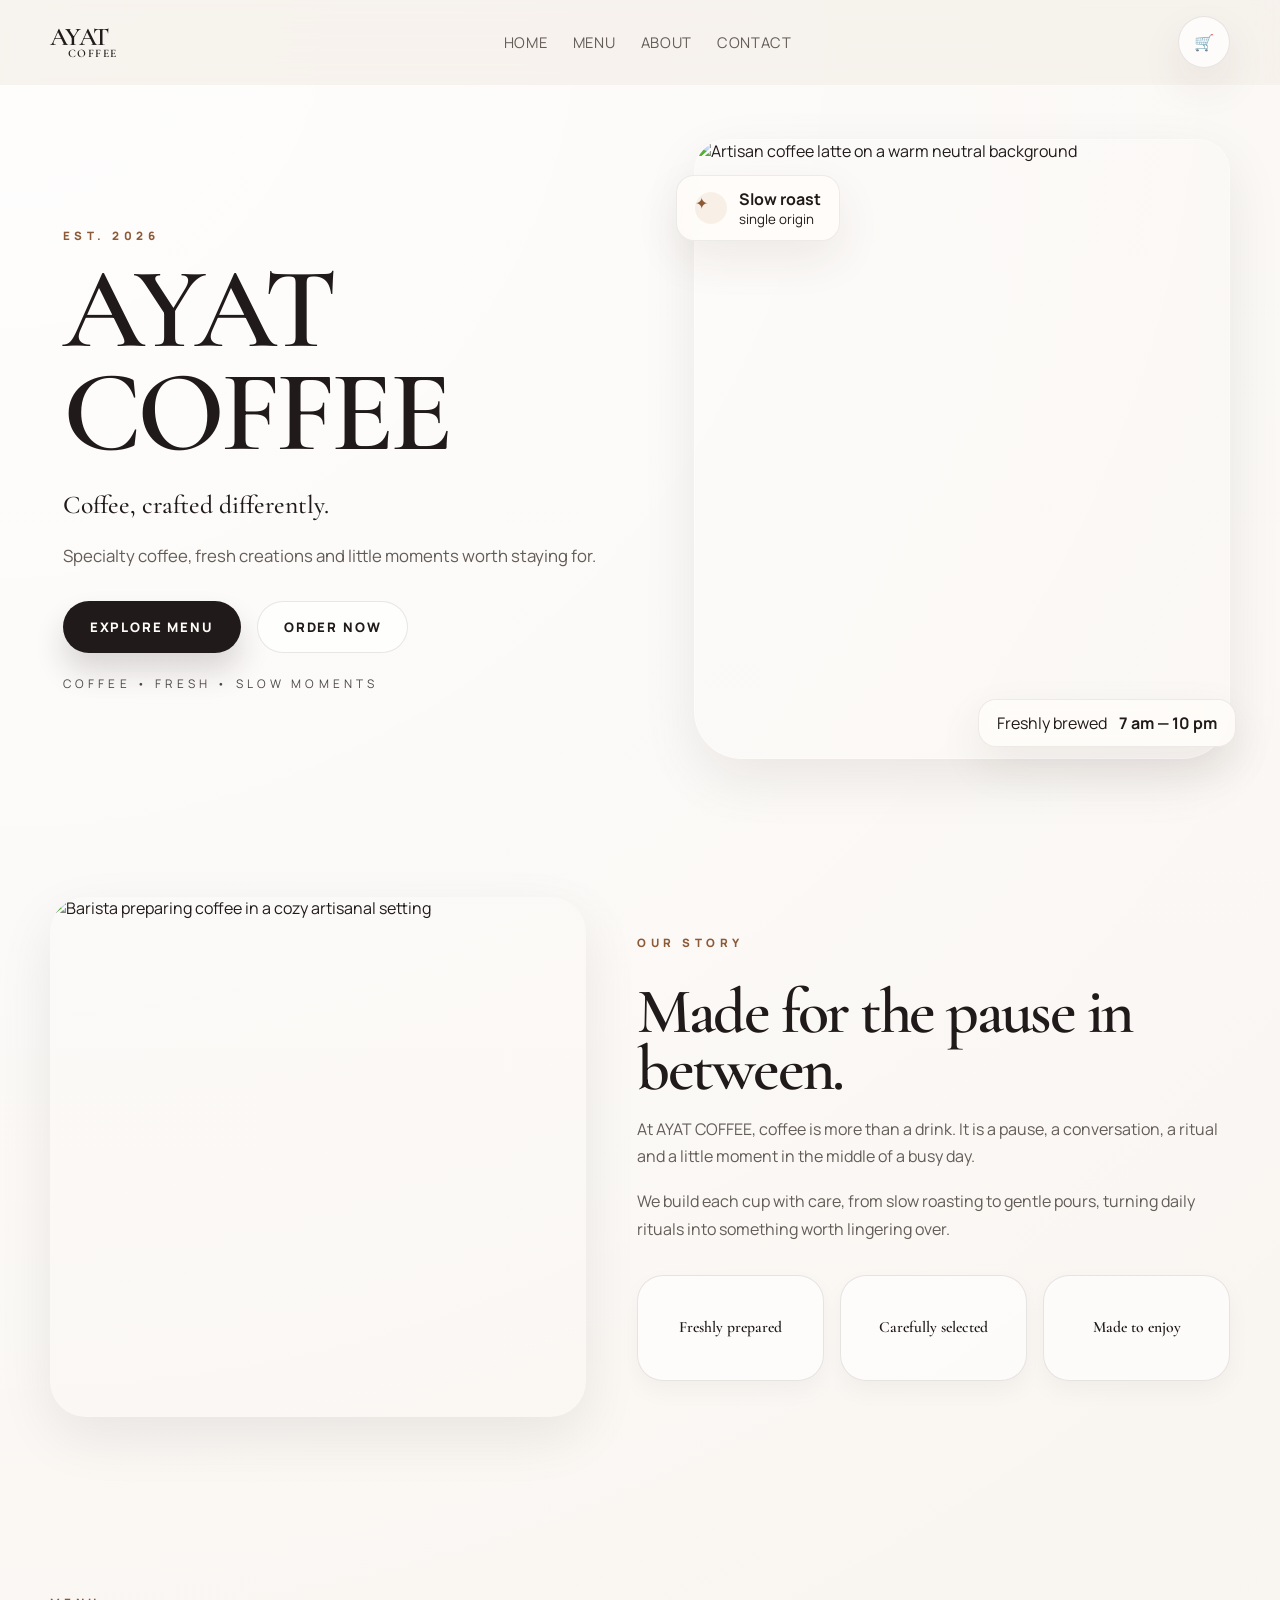
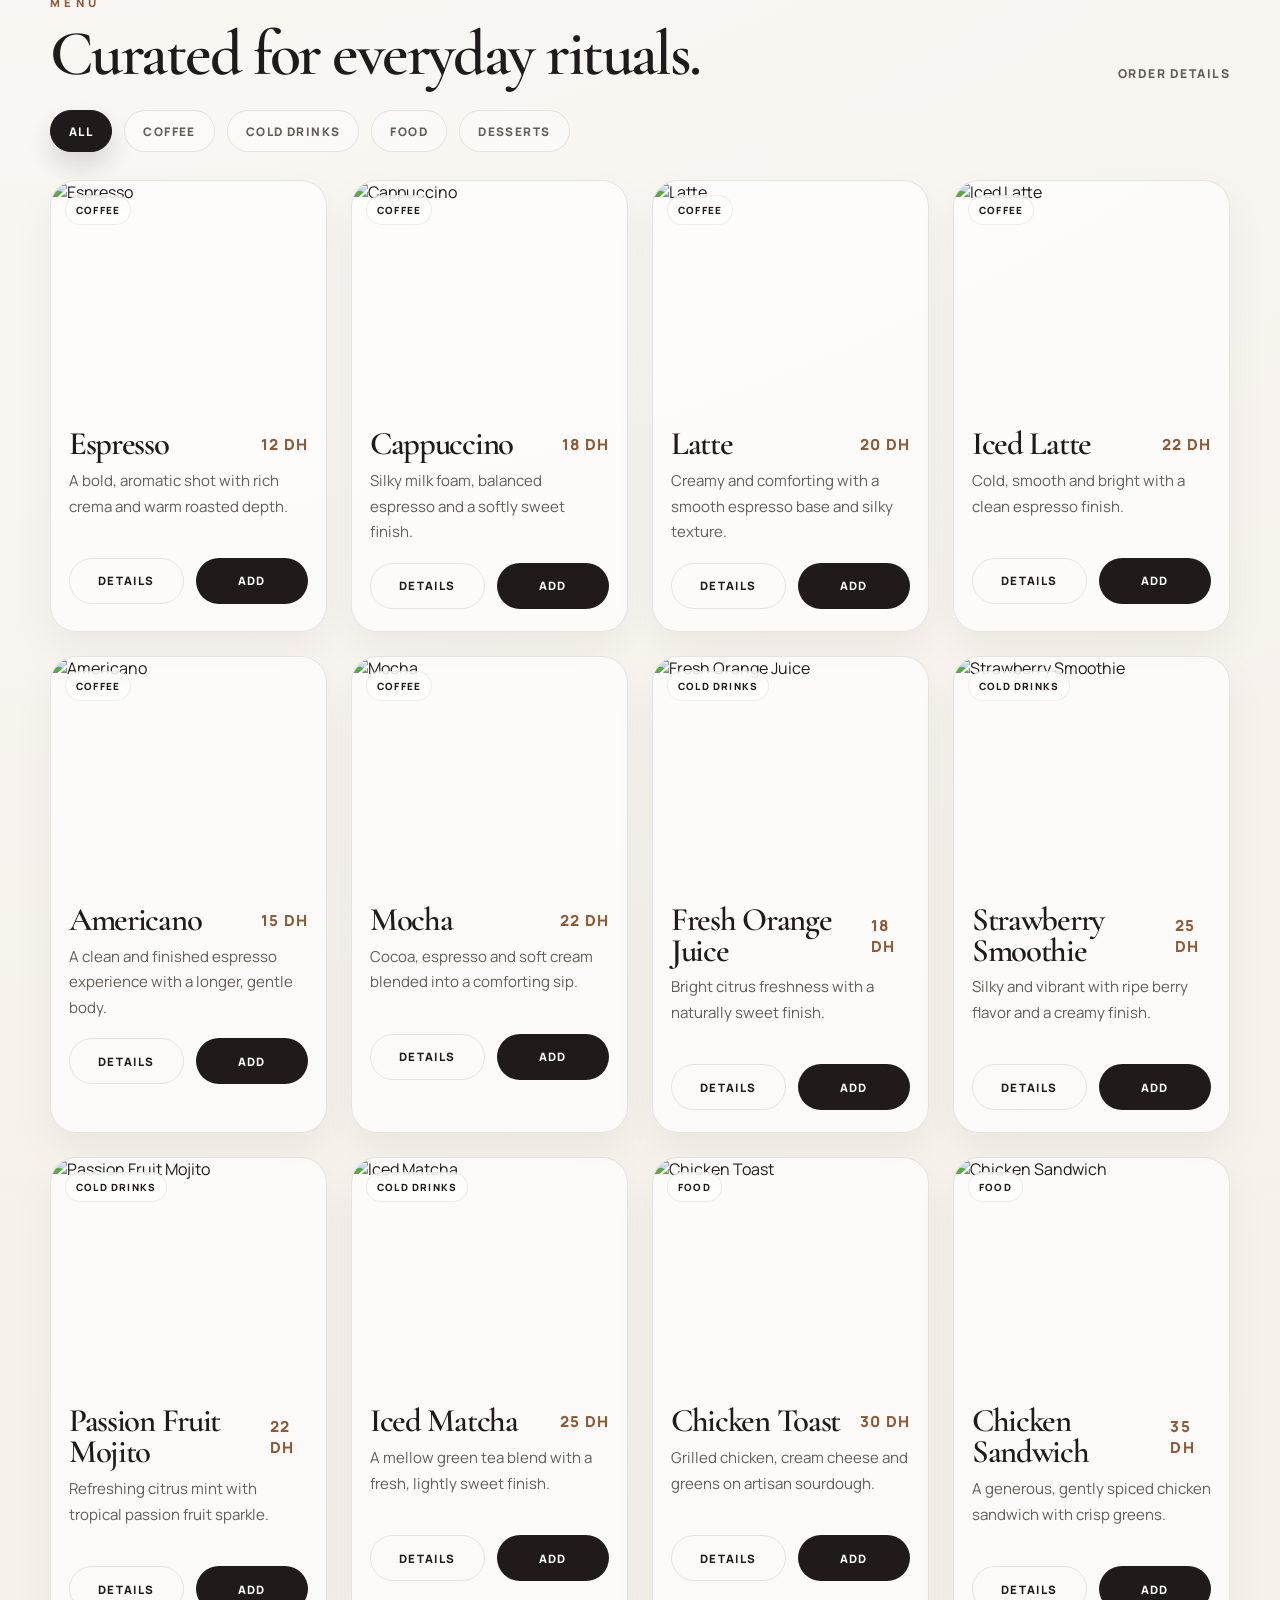
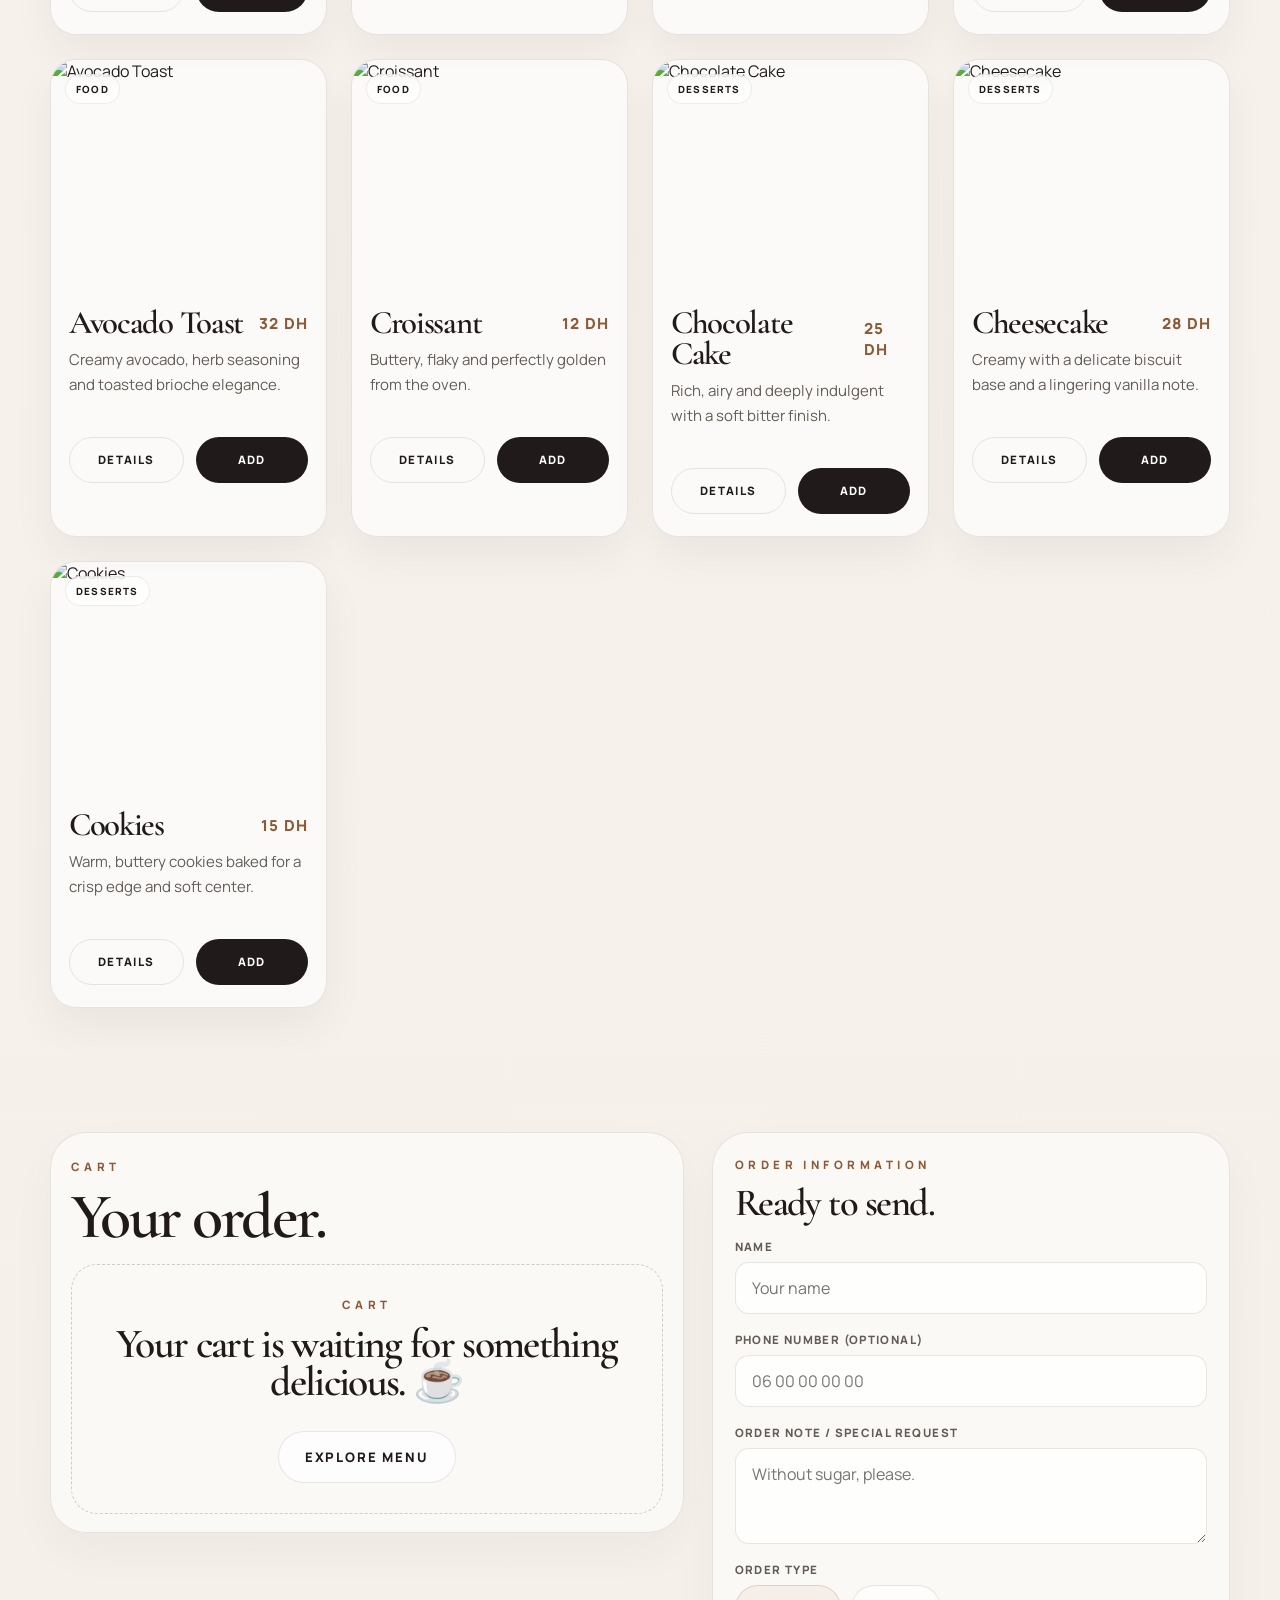
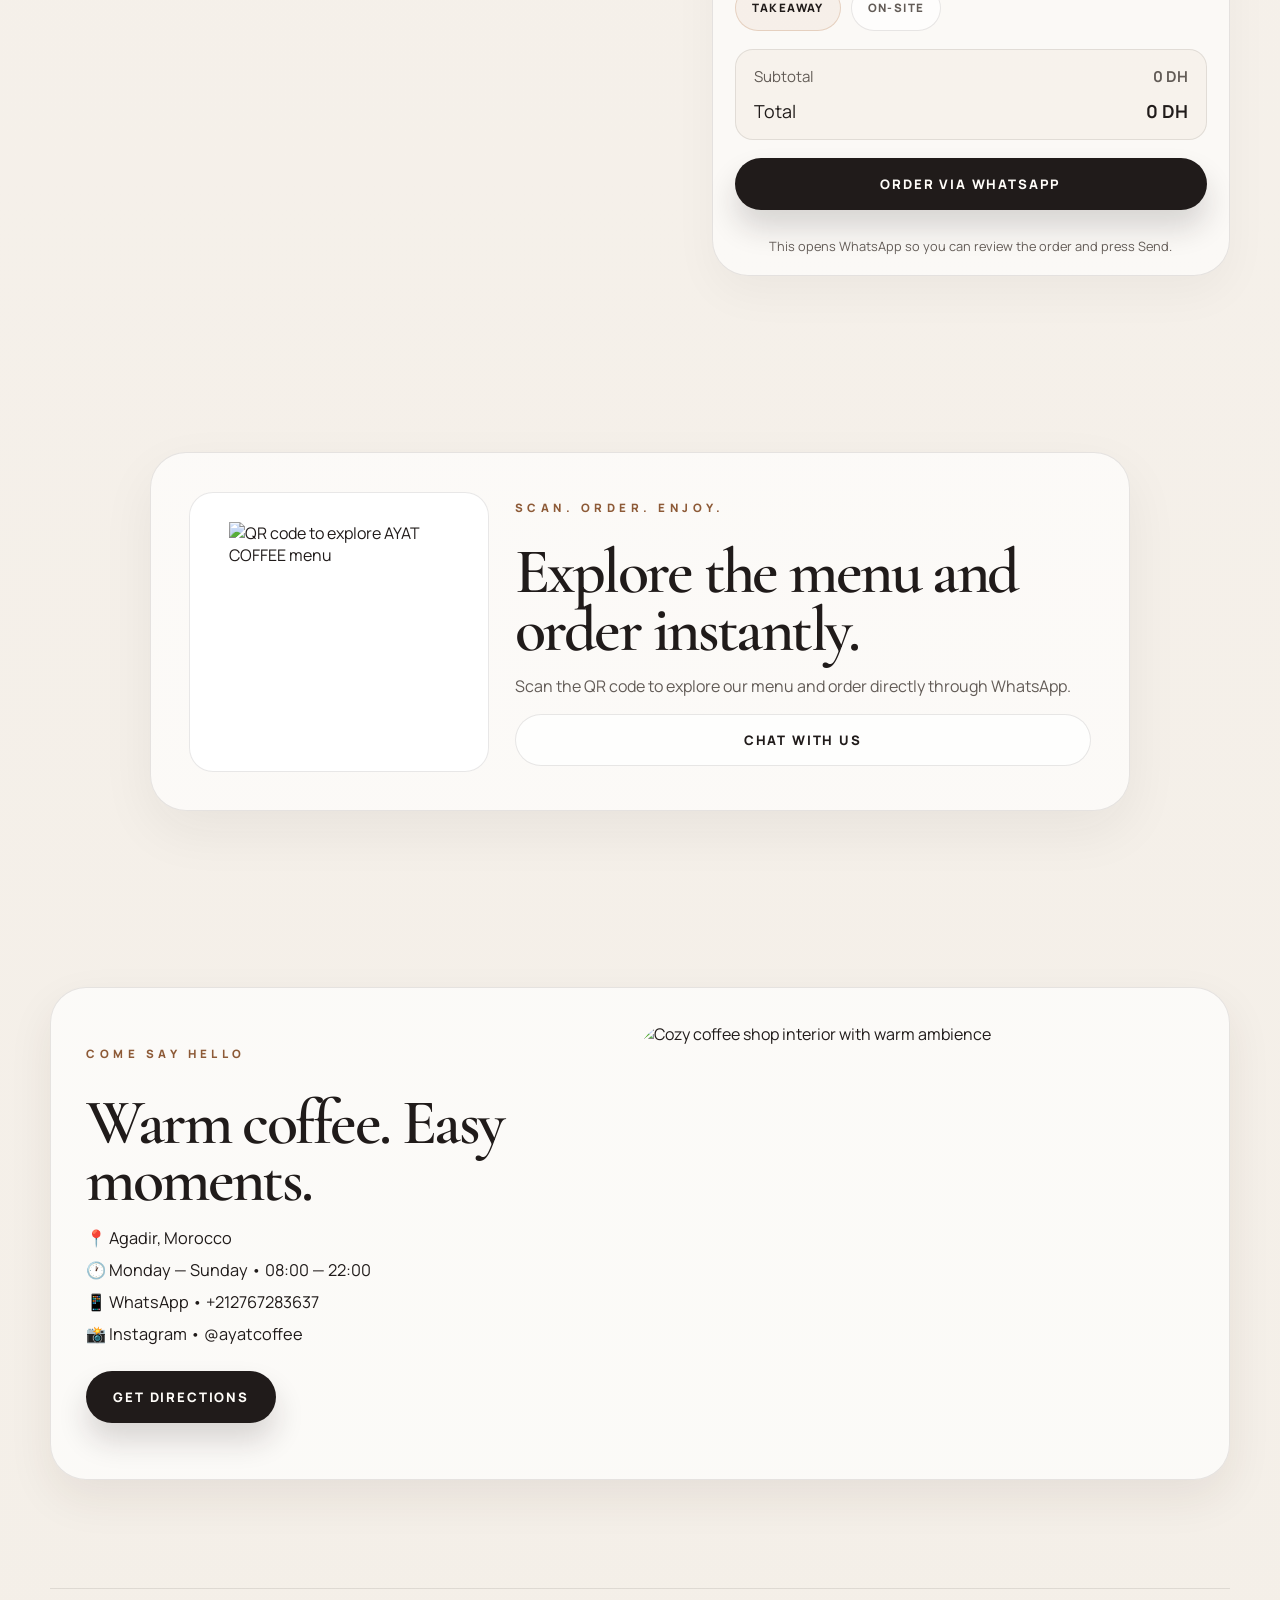
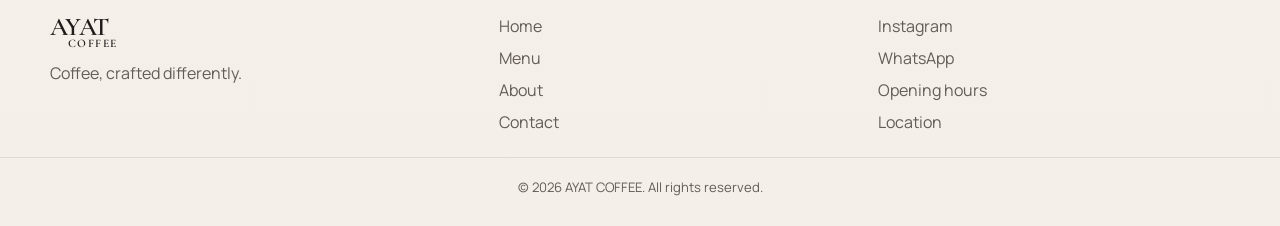
==== index.html @ 73d4ca90 "Initial AYAT COFFEE prototype" ====
<!DOCTYPE html>
<html lang="en">
  <head>
    <meta charset="UTF-8" />
    <meta name="viewport" content="width=device-width, initial-scale=1.0" />
    <title>AYAT COFFEE — Coffee, crafted differently.</title>
    <meta
      name="description"
      content="AYAT COFFEE is a premium coffee and light bites concept designed for a modern digital menu and WhatsApp ordering experience."
    />
    <meta name="theme-color" content="#f4efe8" />
    <meta property="og:title" content="AYAT COFFEE — Coffee, crafted differently." />
    <meta
      property="og:description"
      content="Premium specialty coffee, fresh creations and slow moments designed for a warm and contemporary coffee experience."
    />
    <meta property="og:type" content="website" />
    <meta property="og:image" content="https://images.unsplash.com/photo-1509042239860-f550ce710b93?auto=format&fit=crop&w=1200&q=80" />
    <link rel="icon" type="image/svg+xml" href="data:image/svg+xml,%3Csvg xmlns='http://www.w3.org/2000/svg' viewBox='0 0 120 120'%3E%3Crect width='120' height='120' rx='28' fill='%23f4efe8'/%3E%3Cpath d='M36 35h48c8 0 14 6 14 14v3c0 8-6 14-14 14H58v18c0 11-9 20-20 20h-2V35zm22 18h16c3 0 6-3 6-6v-2c0-3-3-6-6-6H58v14zm12 30h10c8 0 14 6 14 14v2H60v-16z' fill='%23211d1a'/%3E%3C/svg%3E" />
    <link rel="preconnect" href="https://fonts.googleapis.com" />
    <link rel="preconnect" href="https://fonts.gstatic.com" crossorigin />
    <link
      href="https://fonts.googleapis.com/css2?family=Cormorant+Garamond:wght@400;500;600;700&family=Manrope:wght@400;500;600;700;800&display=swap"
      rel="stylesheet"
    />
    <link rel="stylesheet" href="styles.css" />
    <script src="script.js" defer></script>
  </head>
  <body>
    <header class="site-header" id="top">
      <nav class="nav container" aria-label="Main navigation">
        <a class="brand" href="#home" aria-label="AYAT COFFEE home">
          <span class="brand-mark">AYAT</span>
          <span class="brand-sub">COFFEE</span>
        </a>

        <div class="nav-links" aria-label="Main navigation links">
          <a href="#home">Home</a>
          <a href="#menu">Menu</a>
          <a href="#about">About</a>
          <a href="#contact">Contact</a>
        </div>

        <button class="cart-button" id="open-cart-button" type="button" aria-label="Open cart">
          <span class="cart-button__icon">🛒</span>
          <span class="cart-button__count" id="cart-count-badge">0</span>
        </button>
      </nav>
    </header>

    <main>
      <section class="hero section" id="home">
        <div class="container hero-grid">
          <div class="hero-copy">
            <p class="eyebrow">EST. 2026</p>
            <h1>
              AYAT<br />
              COFFEE
            </h1>
            <p class="hero-tagline">Coffee, crafted differently.</p>
            <p class="hero-description">
              Specialty coffee, fresh creations and little moments worth staying for.
            </p>

            <div class="hero-actions">
              <a class="button button--primary" href="#menu">EXPLORE MENU</a>
              <a class="button button--secondary" href="#menu">ORDER NOW</a>
            </div>

            <div class="hero-meta">
              <span>COFFEE • FRESH • SLOW MOMENTS</span>
            </div>
          </div>

          <div class="hero-visual" aria-label="Featured coffee image">
            <div class="hero-visual__frame">
              <img
                src="https://images.unsplash.com/photo-1497636577773-f1231844b336?auto=format&fit=crop&w=1200&q=80"
                alt="Artisan coffee latte on a warm neutral background"
              />
            </div>
            <div class="floating-card floating-card--top">
              <span class="spark">✦</span>
              <div>
                <strong>Slow roast</strong>
                <small>single origin</small>
              </div>
            </div>
            <div class="floating-card floating-card--bottom">
              <span>Freshly brewed</span>
              <strong>7 am — 10 pm</strong>
            </div>
          </div>
        </div>
      </section>

      <section class="section about" id="about">
        <div class="container about-grid">
          <div class="about-visual">
            <img
              src="https://images.unsplash.com/photo-1442512595331-e89e73853f31?auto=format&fit=crop&w=1000&q=80"
              alt="Barista preparing coffee in a cozy artisanal setting"
            />
          </div>

          <div class="about-copy">
            <p class="eyebrow">OUR STORY</p>
            <h2>Made for the pause in between.</h2>
            <p>
              At AYAT COFFEE, coffee is more than a drink. It is a pause, a conversation,
              a ritual and a little moment in the middle of a busy day.
            </p>
            <p>
              We build each cup with care, from slow roasting to gentle pours, turning daily
              rituals into something worth lingering over.
            </p>

            <div class="story-highlights" aria-label="Brand highlights">
              <div>
                <strong>Freshly prepared</strong>
              </div>
              <div>
                <strong>Carefully selected</strong>
              </div>
              <div>
                <strong>Made to enjoy</strong>
              </div>
            </div>
          </div>
        </div>
      </section>

      <section class="section menu" id="menu">
        <div class="container">
          <div class="section-heading">
            <div>
              <p class="eyebrow">MENU</p>
              <h2>Curated for everyday rituals.</h2>
            </div>
            <a href="#order-info" class="inline-link">Order details</a>
          </div>

          <div class="category-nav" id="category-nav" role="tablist" aria-label="Menu categories"></div>
          <div class="menu-grid" id="menu-grid" aria-live="polite"></div>
        </div>
      </section>

      <section class="section cart-section" id="cart">
        <div class="container cart-layout">
          <div class="cart-panel">
            <div class="section-heading compact-heading">
              <div>
                <p class="eyebrow">CART</p>
                <h2>Your order.</h2>
              </div>
            </div>

            <div id="cart-items" class="cart-items" aria-live="polite"></div>
          </div>

          <aside class="order-panel" id="order-info" aria-label="Checkout information">
            <div class="order-card">
              <p class="eyebrow">ORDER INFORMATION</p>
              <h3>Ready to send.</h3>

              <form id="checkout-form" novalidate>
                <div class="field-group">
                  <label for="customer-name">Name</label>
                  <input id="customer-name" name="customer-name" type="text" placeholder="Your name" required />
                </div>

                <div class="field-group">
                  <label for="customer-phone">Phone number (optional)</label>
                  <input id="customer-phone" name="customer-phone" type="tel" placeholder="06 00 00 00 00" />
                </div>

                <div class="field-group">
                  <label for="customer-note">Order note / special request</label>
                  <textarea id="customer-note" name="customer-note" rows="3" placeholder="Without sugar, please."></textarea>
                </div>

                <div class="field-group">
                  <span class="label-title">Order type</span>
                  <div class="radio-row">
                    <label class="choice choice--radio">
                      <input type="radio" name="order-type" value="Takeaway" checked />
                      <span>Takeaway</span>
                    </label>
                    <label class="choice choice--radio">
                      <input type="radio" name="order-type" value="On-site" />
                      <span>On-site</span>
                    </label>
                  </div>
                </div>

                <div class="field-group hidden" id="table-group">
                  <label for="table-number">Table number</label>
                  <input id="table-number" name="table-number" type="text" placeholder="e.g. 12" />
                </div>

                <div class="summary-box" aria-live="polite">
                  <div class="summary-row">
                    <span>Subtotal</span>
                    <strong id="subtotal-value">0 DH</strong>
                  </div>
                  <div class="summary-row total-row">
                    <span>Total</span>
                    <strong id="total-value">0 DH</strong>
                  </div>
                </div>

                <button type="button" class="button button--primary button--full" id="whatsapp-order-button">
                  ORDER VIA WHATSAPP
                </button>
                <p class="order-hint">This opens WhatsApp so you can review the order and press Send.</p>
              </form>
            </div>
          </aside>
        </div>
      </section>

      <section class="section qr-section" id="whatsapp-ordering">
        <div class="container qr-wrap">
          <div class="qr-card">
            <div class="qr-code-box">
              <img
                id="qr-code-image"
                src="https://api.qrserver.com/v1/create-qr-code/?size=240x240&data=https%3A%2F%2Fexample.com%2Fmenu"
                alt="QR code to explore AYAT COFFEE menu"
              />
            </div>

            <div class="qr-copy">
              <p class="eyebrow">SCAN. ORDER. ENJOY.</p>
              <h2>Explore the menu and order instantly.</h2>
              <p>
                Scan the QR code to explore our menu and order directly through WhatsApp.
              </p>
              <a class="button button--secondary" href="https://wa.me/212767283637" target="_blank" rel="noreferrer">
                CHAT WITH US
              </a>
            </div>
          </div>
        </div>
      </section>

      <section class="section contact" id="contact">
        <div class="container contact-card">
          <div class="contact-copy">
            <p class="eyebrow">COME SAY HELLO</p>
            <h2>Warm coffee. Easy moments.</h2>
            <ul class="contact-list">
              <li>📍 Agadir, Morocco</li>
              <li>🕐 Monday — Sunday • 08:00 — 22:00</li>
              <li>📱 WhatsApp • +212767283637</li>
              <li>📸 Instagram • @ayatcoffee</li>
            </ul>
            <div class="contact-actions">
              <a class="button button--primary" href="https://maps.google.com/?q=Agadir%20Morocco" target="_blank" rel="noreferrer">
                GET DIRECTIONS
              </a>
            </div>
          </div>

          <div class="contact-visual">
            <img
              src="https://images.unsplash.com/photo-1554118811-1e0d58224f24?auto=format&fit=crop&w=1200&q=80"
              alt="Cozy coffee shop interior with warm ambience"
            />
          </div>
        </div>
      </section>
    </main>

    <footer class="site-footer">
      <div class="container footer-grid">
        <div class="footer-brand">
          <div class="brand footer-brand__title">
            <span class="brand-mark">AYAT</span>
            <span class="brand-sub">COFFEE</span>
          </div>
          <p>Coffee, crafted differently.</p>
        </div>

        <div class="footer-links">
          <a href="#home">Home</a>
          <a href="#menu">Menu</a>
          <a href="#about">About</a>
          <a href="#contact">Contact</a>
        </div>

        <div class="footer-links">
          <a href="https://instagram.com/ayatcoffee" target="_blank" rel="noreferrer">Instagram</a>
          <a href="https://wa.me/212767283637" target="_blank" rel="noreferrer">WhatsApp</a>
          <a href="#contact">Opening hours</a>
          <a href="https://maps.google.com/?q=Agadir%20Morocco" target="_blank" rel="noreferrer">Location</a>
        </div>
      </div>

      <div class="footer-bottom">
        <div class="container">
          <p>© 2026 AYAT COFFEE. All rights reserved.</p>
        </div>
      </div>
    </footer>

    <div class="mobile-cart-bar" id="mobile-cart-bar" aria-live="polite">
      <button type="button" id="mobile-cart-toggle">
        <span>🛒</span>
        <span id="mobile-cart-summary">0 items · 0 DH</span>
      </button>
    </div>

    <div class="modal" id="product-modal" aria-hidden="true" aria-label="Product details" role="dialog">
      <div class="modal__backdrop" data-close-modal="true"></div>
      <div class="modal__dialog" role="document">
        <button type="button" class="modal__close" id="close-product-modal" aria-label="Close product details">✕</button>
        <div id="modal-content"></div>
      </div>
    </div>

    <div id="toast" class="toast" aria-live="polite"></div>
  </body>
</html>
---- styles.css ----
:root {
  --bg: #f4efe8;
  --bg-strong: #efe6dc;
  --panel: #fffdf9;
  --panel-strong: #f5f0e7;
  --card: rgba(255, 255, 255, 0.72);
  --ink: #201b1a;
  --muted: #635c57;
  --soft: #c9bbaa;
  --line: rgba(32, 27, 26, 0.1);
  --accent: #b77d52;
  --accent-deep: #8d5a37;
  --sage: #8fa08d;
  --shadow-soft: 0 18px 45px rgba(59, 39, 20, 0.08);
  --shadow-card: 0 20px 55px rgba(20, 16, 13, 0.08);
  --radius-xl: 36px;
  --radius-lg: 26px;
  --radius-md: 18px;
  --radius-sm: 12px;
  --container: min(1180px, calc(100% - 32px));
}

* {
  box-sizing: border-box;
}

html {
  scroll-behavior: smooth;
}

body {
  margin: 0;
  font-family: "Manrope", sans-serif;
  background:
    radial-gradient(circle at top left, rgba(255, 255, 255, 0.9) 0%, rgba(255, 255, 255, 0) 40%),
    linear-gradient(180deg, #f8f3ee 0%, #f4efe8 100%);
  color: var(--ink);
}

body::before {
  content: "";
  position: fixed;
  inset: 0;
  background-image: radial-gradient(rgba(32, 27, 26, 0.03) 0.7px, transparent 0.7px);
  background-size: 12px 12px;
  pointer-events: none;
  opacity: 0.5;
}

img {
  max-width: 100%;
  display: block;
}

a {
  color: inherit;
  text-decoration: none;
}

button,
input,
textarea {
  font: inherit;
}

button {
  border: 0;
  background: none;
  cursor: pointer;
}

.container {
  width: var(--container);
  margin: 0 auto;
}

.section {
  position: relative;
  padding: 88px 0;
}

.eyebrow {
  margin: 0 0 12px;
  color: var(--accent-deep);
  font-size: 0.72rem;
  letter-spacing: 0.28rem;
  text-transform: uppercase;
  font-weight: 800;
}

h1,
h2,
h3,
.brand-mark,
.brand-sub {
  font-family: "Cormorant Garamond", serif;
  line-height: 0.9;
  letter-spacing: -0.04em;
}

h1 {
  margin: 0;
  font-size: clamp(4.3rem, 9vw, 8rem);
  font-weight: 600;
  text-transform: uppercase;
}

h2 {
  margin: 0;
  font-size: clamp(2.4rem, 5vw, 4rem);
  font-weight: 600;
}

h3 {
  margin: 0;
  font-size: clamp(2rem, 3vw, 2.6rem);
  font-weight: 600;
}

p {
  margin: 0;
  color: var(--muted);
  line-height: 1.7;
}

.site-header {
  position: sticky;
  top: 0;
  z-index: 50;
  transition: 0.3s ease;
  backdrop-filter: blur(16px);
  background: rgba(244, 239, 232, 0.72);
  border-bottom: 1px solid transparent;
}

body.scrolled .site-header {
  border-color: var(--line);
  box-shadow: 0 10px 30px rgba(32, 27, 26, 0.04);
}

.nav {
  display: flex;
  align-items: center;
  justify-content: space-between;
  min-height: 84px;
  transition: min-height 0.25s ease;
}

body.scrolled .nav {
  min-height: 72px;
}

.brand {
  display: inline-flex;
  flex-direction: column;
  gap: 0;
  line-height: 0.8;
}

.brand-mark,
.brand-sub {
  display: block;
  font-size: clamp(1.4rem, 2vw, 2.2rem);
  font-weight: 600;
  letter-spacing: -0.06em;
}

.brand-sub {
  margin-left: 18px;
  letter-spacing: 0.12em;
  font-size: 0.72rem;
  text-transform: uppercase;
}

.nav-links {
  display: flex;
  align-items: center;
  gap: clamp(0.8rem, 2vw, 2rem);
  color: var(--muted);
  font-size: 0.92rem;
  letter-spacing: 0.04em;
  text-transform: uppercase;
}

.nav-links a {
  position: relative;
  transition: color 0.2s ease;
}

.nav-links a::after {
  content: "";
  position: absolute;
  left: 0;
  bottom: -8px;
  width: 100%;
  height: 1px;
  background: var(--ink);
  transform: scaleX(0);
  transform-origin: left;
  transition: transform 0.25s ease;
}

.nav-links a:hover,
.nav-links a:focus-visible {
  color: var(--ink);
}

.nav-links a:hover::after,
.nav-links a:focus-visible::after {
  transform: scaleX(1);
}

.cart-button {
  position: relative;
  display: inline-flex;
  width: 52px;
  height: 52px;
  align-items: center;
  justify-content: center;
  border-radius: 50%;
  background: rgba(255, 255, 255, 0.72);
  border: 1px solid var(--line);
  box-shadow: var(--shadow-soft);
  transition: transform 0.22s ease, box-shadow 0.22s ease;
}

.cart-button:hover,
.cart-button:focus-visible,
.mobile-cart-bar button:hover,
.mobile-cart-bar button:focus-visible {
  transform: translateY(-1px);
}

.cart-button__count {
  position: absolute;
  right: -3px;
  top: -3px;
  min-width: 22px;
  height: 22px;
  padding: 2px 6px;
  border-radius: 999px;
  background: var(--ink);
  color: white;
  font-size: 0.7rem;
  display: grid;
  place-items: center;
  font-weight: 700;
}

.hero {
  padding-top: 54px;
}

.hero-grid {
  display: grid;
  grid-template-columns: 1.05fr 0.95fr;
  align-items: center;
  gap: clamp(2rem, 4vw, 5rem);
}

.hero-copy {
  padding-left: clamp(0rem, 1vw, 1rem);
}

.hero-tagline {
  margin-top: 18px;
  font-size: clamp(1.3rem, 2vw, 2rem);
  font-family: "Cormorant Garamond", serif;
  color: var(--ink);
  font-weight: 500;
}

.hero-description {
  max-width: 620px;
  margin-top: 16px;
  font-size: 1.05rem;
}

.hero-actions {
  display: flex;
  flex-wrap: wrap;
  gap: 16px;
  margin-top: 30px;
}

.button {
  display: inline-flex;
  align-items: center;
  justify-content: center;
  min-height: 52px;
  padding: 0 26px;
  border-radius: 999px;
  border: 1px solid transparent;
  font-size: 0.82rem;
  letter-spacing: 0.14em;
  text-transform: uppercase;
  font-weight: 800;
  transition: transform 0.22s ease, box-shadow 0.22s ease, background 0.22s ease;
}

.button:hover,
.button:focus-visible {
  transform: translateY(-2px);
}

.button--primary {
  background: var(--ink);
  color: #fffdf9;
  box-shadow: 0 18px 30px rgba(32, 27, 26, 0.16);
}

.button--secondary {
  background: rgba(255, 255, 255, 0.7);
  border-color: var(--line);
  color: var(--ink);
}

.button--full {
  width: 100%;
}

.hero-meta {
  margin-top: 22px;
  font-size: 0.74rem;
  letter-spacing: 0.26rem;
  text-transform: uppercase;
  color: var(--ink);
  opacity: 0.8;
}

.hero-visual {
  position: relative;
  min-height: 640px;
}

.hero-visual__frame {
  position: relative;
  overflow: hidden;
  border-radius: 32px 32px 48px 48px;
  height: min(76vw, 620px);
  box-shadow: var(--shadow-card);
  border: 1px solid rgba(255, 255, 255, 0.4);
}

.hero-visual__frame img {
  width: 100%;
  height: 100%;
  object-fit: cover;
}

.floating-card {
  position: absolute;
  display: flex;
  align-items: center;
  gap: 12px;
  padding: 12px 18px;
  background: rgba(255, 253, 249, 0.8);
  border: 1px solid rgba(32, 27, 26, 0.08);
  border-radius: 18px;
  backdrop-filter: blur(8px);
  box-shadow: var(--shadow-soft);
}

.floating-card strong,
.floating-card span,
.floating-card small {
  display: block;
}

.floating-card--top {
  left: -18px;
  top: 36px;
}

.floating-card--bottom {
  right: -6px;
  bottom: 32px;
}

.spark {
  display: grid;
  place-items: center;
  width: 32px;
  height: 32px;
  border-radius: 50%;
  background: rgba(183, 125, 82, 0.1);
  color: var(--accent-deep);
  font-size: 1rem;
}

.about {
  padding-top: 30px;
}

.about-grid {
  display: grid;
  grid-template-columns: 0.95fr 1.05fr;
  gap: clamp(1.8rem, 4vw, 4rem);
  align-items: center;
}

.about-visual img {
  height: 520px;
  width: 100%;
  object-fit: cover;
  border-radius: var(--radius-xl);
  box-shadow: var(--shadow-card);
}

.about-copy {
  display: grid;
  gap: 18px;
}

.story-highlights {
  display: grid;
  grid-template-columns: repeat(3, minmax(0, 1fr));
  gap: 16px;
  margin-top: 14px;
}

.story-highlights div {
  display: grid;
  place-items: center;
  min-height: 106px;
  padding: 24px 18px;
  text-align: center;
  border-radius: var(--radius-lg);
  background: rgba(255, 255, 255, 0.56);
  border: 1px solid var(--line);
  box-shadow: 0 10px 25px rgba(32, 27, 26, 0.04);
}

.story-highlights strong {
  font-size: 0.98rem;
  font-family: "Cormorant Garamond", serif;
  font-weight: 600;
  color: var(--ink);
}

.section-heading {
  display: flex;
  align-items: end;
  justify-content: space-between;
  gap: 16px;
  margin-bottom: 28px;
}

.compact-heading {
  margin-bottom: 18px;
}

.inline-link {
  color: var(--muted);
  text-transform: uppercase;
  letter-spacing: 0.12em;
  font-size: 0.76rem;
  font-weight: 800;
}

.category-nav {
  display: flex;
  flex-wrap: wrap;
  gap: 12px;
  margin-bottom: 28px;
}

.category-pill {
  min-height: 42px;
  padding: 0 18px;
  border-radius: 999px;
  font-size: 0.74rem;
  letter-spacing: 0.12em;
  font-weight: 800;
  text-transform: uppercase;
  color: var(--muted);
  border: 1px solid var(--line);
  background: rgba(255, 255, 255, 0.38);
  transition: all 0.22s ease;
}

.category-pill.is-active {
  background: var(--ink);
  color: white;
  border-color: var(--ink);
  box-shadow: 0 14px 24px rgba(32, 27, 26, 0.14);
}

.menu-grid {
  display: grid;
  grid-template-columns: repeat(4, minmax(0, 1fr));
  gap: 24px;
}

.menu-card {
  position: relative;
  overflow: hidden;
  border-radius: 26px;
  background: rgba(255, 255, 255, 0.66);
  border: 1px solid var(--line);
  box-shadow: 0 18px 44px rgba(32, 27, 26, 0.05);
  transition: transform 0.22s ease, box-shadow 0.22s ease;
}

.menu-card:hover,
.menu-card:focus-within {
  transform: translateY(-5px);
  box-shadow: 0 18px 46px rgba(32, 27, 26, 0.08);
}

.menu-card__image {
  position: relative;
  height: 230px;
  overflow: hidden;
}

.menu-card__image img {
  width: 100%;
  height: 100%;
  object-fit: cover;
  transition: transform 0.35s ease;
}

.menu-card:hover .menu-card__image img {
  transform: scale(1.05);
}

.menu-card__badge {
  position: absolute;
  left: 14px;
  top: 14px;
  padding: 7px 10px;
  border-radius: 999px;
  background: rgba(255, 255, 255, 0.7);
  backdrop-filter: blur(8px);
  border: 1px solid rgba(32, 27, 26, 0.08);
  font-size: 0.62rem;
  font-weight: 800;
  letter-spacing: 0.12em;
  text-transform: uppercase;
}

.menu-card__body {
  padding: 18px 18px 22px;
}

.menu-card__header {
  display: flex;
  align-items: center;
  justify-content: space-between;
  gap: 15px;
  margin-bottom: 8px;
}

.menu-card__title {
  margin: 0;
  font-size: 2.05rem;
  line-height: 0.94;
  font-family: "Cormorant Garamond", serif;
  color: var(--ink);
}

.menu-card__price {
  font-size: 0.95rem;
  font-weight: 800;
  letter-spacing: 0.08em;
  color: var(--accent-deep);
}

.menu-card__description {
  min-height: 72px;
  margin-top: 8px;
  font-size: 0.94rem;
}

.menu-card__actions {
  display: flex;
  align-items: center;
  justify-content: space-between;
  gap: 12px;
  margin-top: 18px;
}

.card-button {
  flex: 1;
  min-height: 46px;
  border-radius: 999px;
  background: var(--ink);
  color: white;
  font-size: 0.72rem;
  font-weight: 800;
  letter-spacing: 0.12em;
  text-transform: uppercase;
}

.card-button--ghost {
  background: transparent;
  color: var(--ink);
  border: 1px solid var(--line);
}

.cart-section {
  padding-top: 36px;
}

.cart-layout {
  display: grid;
  grid-template-columns: 1.1fr 0.9fr;
  gap: 28px;
  align-items: start;
}

.cart-panel,
.order-card {
  background: rgba(255, 255, 255, 0.58);
  border: 1px solid var(--line);
  border-radius: var(--radius-xl);
  box-shadow: 0 18px 46px rgba(32, 27, 26, 0.04);
}

.cart-panel {
  padding: 24px 20px 18px;
}

.cart-items {
  display: grid;
  gap: 18px;
}

.cart-empty {
  display: grid;
  place-items: center;
  gap: 18px;
  min-height: 250px;
  text-align: center;
  padding: 24px 16px;
  border-radius: var(--radius-lg);
  border: 1px dashed rgba(32, 27, 26, 0.2);
}

.cart-empty h3 {
  font-size: 2.6rem;
}

.cart-item {
  display: grid;
  grid-template-columns: 92px 1fr auto;
  gap: 16px;
  align-items: center;
  padding: 12px;
  border-radius: var(--radius-lg);
  background: rgba(255, 255, 255, 0.58);
  border: 1px solid rgba(32, 27, 26, 0.08);
}

.cart-item__image {
  width: 92px;
  height: 92px;
  border-radius: 18px;
  overflow: hidden;
}

.cart-item__image img {
  width: 100%;
  height: 100%;
  object-fit: cover;
}

.cart-item__content {
  min-width: 0;
}

.cart-item__top {
  display: flex;
  align-items: center;
  justify-content: space-between;
  gap: 10px;
}

.cart-item__name {
  margin: 0;
  font-size: 1.5rem;
  font-family: "Cormorant Garamond", serif;
  color: var(--ink);
}

.cart-item__meta {
  margin-top: 5px;
  font-size: 0.74rem;
  letter-spacing: 0.05em;
  text-transform: uppercase;
  color: var(--muted);
  line-height: 1.6;
}

.cart-item__qty {
  display: inline-flex;
  align-items: center;
  gap: 8px;
  padding: 8px 10px;
  border-radius: 999px;
  background: var(--panel-strong);
  border: 1px solid var(--line);
  margin-top: 10px;
}

.qty-button {
  width: 22px;
  height: 22px;
  display: grid;
  place-items: center;
  border-radius: 50%;
  background: rgba(32, 27, 26, 0.04);
  font-weight: 700;
}

.cart-item__right {
  display: grid;
  justify-items: end;
  gap: 10px;
}

.remove-button {
  background: transparent;
  color: var(--muted);
  border: 1px solid var(--line);
  border-radius: 999px;
  min-height: 34px;
  padding: 0 12px;
  font-size: 0.7rem;
  font-weight: 700;
  letter-spacing: 0.08em;
  text-transform: uppercase;
}

.order-card {
  padding: 22px 22px 18px;
}

#checkout-form {
  display: grid;
  gap: 18px;
  margin-top: 18px;
}

.field-group {
  display: grid;
  gap: 8px;
}

.field-group label,
.label-title {
  font-size: 0.72rem;
  letter-spacing: 0.12em;
  text-transform: uppercase;
  color: var(--muted);
  font-weight: 800;
}

input[type="text"],
input[type="tel"],
textarea {
  width: 100%;
  border: 1px solid var(--line);
  background: rgba(255, 255, 255, 0.72);
  border-radius: 14px;
  min-height: 52px;
  padding: 14px 16px;
  color: var(--ink);
  transition: border-color 0.2s ease, box-shadow 0.2s ease;
}

input[type="text"]:focus,
input[type="tel"]:focus,
textarea:focus {
  outline: none;
  border-color: rgba(32, 27, 26, 0.28);
  box-shadow: 0 0 0 4px rgba(32, 27, 26, 0.03);
}

textarea {
  resize: vertical;
  min-height: 96px;
}

.radio-row {
  display: flex;
  gap: 10px;
  flex-wrap: wrap;
}

.choice {
  position: relative;
  display: inline-flex;
  align-items: center;
  justify-content: center;
  min-height: 46px;
  padding: 0 16px;
  border-radius: 999px;
  border: 1px solid var(--line);
  background: rgba(255, 255, 255, 0.6);
  color: var(--ink);
  cursor: pointer;
}

.choice input {
  position: absolute;
  opacity: 0;
  pointer-events: none;
}

.choice--radio input:checked + span,
.choice--checkbox input:checked + span {
  color: var(--ink);
}

.choice--radio input:checked ~ span,
.choice--checkbox input:checked ~ span {
  font-weight: 800;
}

.choice--radio,
.choice--checkbox {
  transition: background 0.2s ease, border-color 0.2s ease;
}

.choice--radio:has(input:checked),
.choice--checkbox:has(input:checked) {
  background: rgba(183, 125, 82, 0.08);
  border-color: rgba(183, 125, 82, 0.28);
}

.summary-box {
  display: grid;
  gap: 12px;
  padding: 16px 18px;
  border-radius: 18px;
  border: 1px solid var(--line);
  background: rgba(245, 240, 231, 0.7);
}

.summary-row {
  display: flex;
  align-items: center;
  justify-content: space-between;
  gap: 12px;
  color: var(--muted);
  font-size: 0.94rem;
}

.total-row {
  color: var(--ink);
  font-size: 1.12rem;
}

.order-hint {
  text-align: center;
  font-size: 0.8rem;
  color: var(--muted);
  margin-top: 8px;
}

.qr-wrap {
  display: flex;
  justify-content: center;
}

.qr-card {
  display: grid;
  grid-template-columns: 300px 1fr;
  gap: clamp(1.5rem, 2vw, 2rem);
  align-items: center;
  padding: clamp(1.5rem, 3vw, 2.4rem);
  width: min(980px, 100%);
  background: rgba(255, 255, 255, 0.64);
  border: 1px solid var(--line);
  border-radius: var(--radius-xl);
  box-shadow: 0 20px 55px rgba(32, 27, 26, 0.06);
}

.qr-code-box {
  display: flex;
  justify-content: center;
  align-items: center;
  min-height: 280px;
  border: 1px solid var(--line);
  border-radius: 24px;
  background: white;
  padding: 18px;
}

.qr-code-box img {
  width: 220px;
  height: 220px;
  object-fit: cover;
}

.qr-copy {
  display: grid;
  gap: 14px;
}

.contact-card {
  display: grid;
  grid-template-columns: 0.95fr 1.05fr;
  gap: clamp(2rem, 4vw, 3rem);
  padding: clamp(1.5rem, 3vw, 2.2rem);
  border-radius: var(--radius-xl);
  background: rgba(255, 255, 255, 0.66);
  border: 1px solid var(--line);
  box-shadow: var(--shadow-soft);
}

.contact-copy {
  display: grid;
  gap: 18px;
  align-content: center;
}

.contact-list {
  list-style: none;
  padding: 0;
  margin: 0;
  display: grid;
  gap: 10px;
  color: var(--ink);
  font-size: 1.02rem;
}

.contact-actions {
  display: flex;
  flex-wrap: wrap;
  gap: 12px;
  margin-top: 8px;
}

.contact-visual img {
  width: 100%;
  height: 100%;
  min-height: 420px;
  object-fit: cover;
  border-radius: var(--radius-xl);
}

.site-footer {
  padding-top: 20px;
}

.footer-grid {
  display: grid;
  grid-template-columns: 1.2fr 1fr 1fr;
  gap: 26px;
  align-items: start;
  padding: 26px 0 24px;
  border-top: 1px solid var(--line);
}

.footer-brand__title {
  margin-bottom: 12px;
}

.footer-links {
  display: grid;
  gap: 10px;
  color: var(--muted);
}

.footer-links a {
  transition: color 0.2s ease;
}

.footer-links a:hover,
.footer-links a:focus-visible {
  color: var(--ink);
}

.footer-bottom {
  padding: 18px 0 28px;
  border-top: 1px solid var(--line);
}

.footer-bottom p {
  text-align: center;
  color: var(--muted);
  font-size: 0.82rem;
}

.mobile-cart-bar {
  position: fixed;
  left: 50%;
  transform: translateX(-50%);
  bottom: 18px;
  width: min(92vw, 420px);
  z-index: 40;
  display: none;
}

.mobile-cart-bar button {
  width: 100%;
  display: flex;
  align-items: center;
  justify-content: center;
  gap: 10px;
  min-height: 58px;
  border-radius: 999px;
  background: var(--ink);
  color: white;
  box-shadow: 0 24px 42px rgba(32, 27, 26, 0.16);
  font-size: 0.8rem;
  letter-spacing: 0.12em;
  text-transform: uppercase;
  font-weight: 800;
}

.modal {
  position: fixed;
  inset: 0;
  z-index: 120;
  display: none;
  align-items: center;
  justify-content: center;
  padding: 20px;
}

.modal.is-open {
  display: flex;
}

.modal__backdrop {
  position: absolute;
  inset: 0;
  background: rgba(22, 17, 15, 0.4);
  backdrop-filter: blur(6px);
}

.modal__dialog {
  position: relative;
  width: min(760px, 100%);
  max-height: min(90vh, 900px);
  overflow: auto;
  background: var(--panel);
  border: 1px solid var(--line);
  border-radius: 32px;
  box-shadow: 0 30px 70px rgba(18, 13, 12, 0.14);
  z-index: 1;
}

.modal__close {
  position: absolute;
  top: 18px;
  right: 18px;
  width: 42px;
  height: 42px;
  border-radius: 50%;
  background: rgba(255, 255, 255, 0.82);
  border: 1px solid var(--line);
  z-index: 2;
}

.modal__content {
  padding: 18px 18px 24px;
}

.modal-product {
  display: grid;
  grid-template-columns: 0.9fr 1.1fr;
  gap: 24px;
}

.modal-product__image {
  overflow: hidden;
  min-height: 420px;
  border-radius: 28px;
}

.modal-product__image img {
  width: 100%;
  height: 100%;
  object-fit: cover;
}

.modal-product__body {
  display: grid;
  gap: 20px;
  padding: 10px 8px 0 0;
}

.modal-product__header {
  display: flex;
  align-items: center;
  justify-content: space-between;
  gap: 16px;
}

.modal-product__name {
  margin: 0;
  font-size: clamp(2.5rem, 4vw, 3.6rem);
  line-height: 0.95;
  font-family: "Cormorant Garamond", serif;
}

.modal-product__price {
  font-size: 1.1rem;
  font-weight: 800;
  letter-spacing: 0.08em;
  color: var(--accent-deep);
}

.option-groups {
  display: grid;
  gap: 18px;
}

.option-group {
  display: grid;
  gap: 10px;
}

.option-group__title {
  margin: 0;
  font-size: 0.72rem;
  letter-spacing: 0.12em;
  text-transform: uppercase;
  color: var(--muted);
  font-weight: 800;
}

.option-set {
  display: flex;
  flex-wrap: wrap;
  gap: 10px;
}

.option-choice {
  position: relative;
  display: inline-flex;
  align-items: center;
  justify-content: center;
  min-height: 44px;
  padding: 0 14px;
  border-radius: 999px;
  background: rgba(255, 255, 255, 0.7);
  border: 1px solid var(--line);
  color: var(--ink);
  cursor: pointer;
  transition: all 0.2s ease;
}

.option-choice input {
  position: absolute;
  opacity: 0;
  pointer-events: none;
}

.option-choice span {
  display: inline-flex;
  align-items: center;
  gap: 6px;
  font-size: 0.8rem;
  font-weight: 600;
}

.option-choice--checked {
  background: rgba(183, 125, 82, 0.08);
  border-color: rgba(183, 125, 82, 0.28);
}

.option-choice em {
  font-style: normal;
  color: var(--accent-deep);
  font-weight: 800;
}

.modal-product__quantity {
  display: flex;
  justify-content: space-between;
  align-items: center;
  gap: 18px;
  padding-top: 4px;
}

.quantity-control {
  display: inline-flex;
  align-items: center;
  gap: 10px;
  padding: 7px 10px;
  border-radius: 999px;
  background: rgba(245, 240, 231, 0.7);
  border: 1px solid var(--line);
}

.quantity-control button {
  width: 28px;
  height: 28px;
  display: grid;
  place-items: center;
  border-radius: 50%;
  background: rgba(32, 27, 26, 0.05);
}

.quantity-value {
  width: 26px;
  text-align: center;
  font-weight: 800;
}

.modal-product__total {
  display: flex;
  align-items: center;
  justify-content: space-between;
  gap: 12px;
  padding-top: 8px;
  border-top: 1px solid var(--line);
  font-size: 0.92rem;
}

.modal-product__total strong {
  font-size: 1.4rem;
  color: var(--ink);
  font-family: "Cormorant Garamond", serif;
}

.add-to-cart-button {
  min-height: 54px;
  width: 100%;
  border-radius: 999px;
  background: var(--ink);
  color: white;
  font-size: 0.72rem;
  font-weight: 800;
  letter-spacing: 0.12em;
  text-transform: uppercase;
}

.toast {
  position: fixed;
  left: 50%;
  bottom: 88px;
  transform: translateX(-50%) translateY(20px);
  opacity: 0;
  background: rgba(32, 27, 26, 0.92);
  color: white;
  padding: 12px 18px;
  border-radius: 999px;
  font-size: 0.76rem;
  letter-spacing: 0.08em;
  text-transform: uppercase;
  font-weight: 800;
  pointer-events: none;
  transition: opacity 0.2s ease, transform 0.2s ease;
  z-index: 130;
}

.toast.is-visible {
  opacity: 1;
  transform: translateX(-50%) translateY(0);
}

.hidden {
  display: none !important;
}

@media (max-width: 980px) {
  .menu-grid {
    grid-template-columns: repeat(2, minmax(0, 1fr));
  }

  .cart-layout,
  .hero-grid,
  .about-grid,
  .contact-card,
  .modal-product {
    grid-template-columns: 1fr;
  }

  .footer-grid {
    grid-template-columns: 1fr 1fr;
  }

  .nav-links {
    display: none;
  }

  .hero-visual {
    min-height: auto;
  }

  .qr-card {
    grid-template-columns: 1fr;
  }
}

@media (max-width: 640px) {
  .section {
    padding: 72px 0;
  }

  .hero {
    padding-top: 34px;
  }

  .hero-copy {
    text-align: center;
  }

  .hero-actions {
    justify-content: center;
  }

  .hero-meta {
    text-align: center;
    letter-spacing: 0.18rem;
  }

  .story-highlights {
    grid-template-columns: 1fr;
  }

  .menu-grid {
    grid-template-columns: 1fr;
  }

  .cart-item {
    grid-template-columns: 76px 1fr;
  }

  .cart-item__right {
    grid-column: 1 / -1;
    justify-items: stretch;
    display: flex;
    align-items: center;
    justify-content: space-between;
  }

  .mobile-cart-bar {
    display: block;
  }

  .site-footer {
    padding-bottom: 110px;
  }

  .footer-grid {
    grid-template-columns: 1fr;
  }

  .modal {
    padding: 16px 12px;
  }

  .modal__dialog {
    border-radius: 22px;
  }

  .modal-product__image {
    min-height: 260px;
  }

  .modal-product__body {
    padding-right: 0;
  }
}
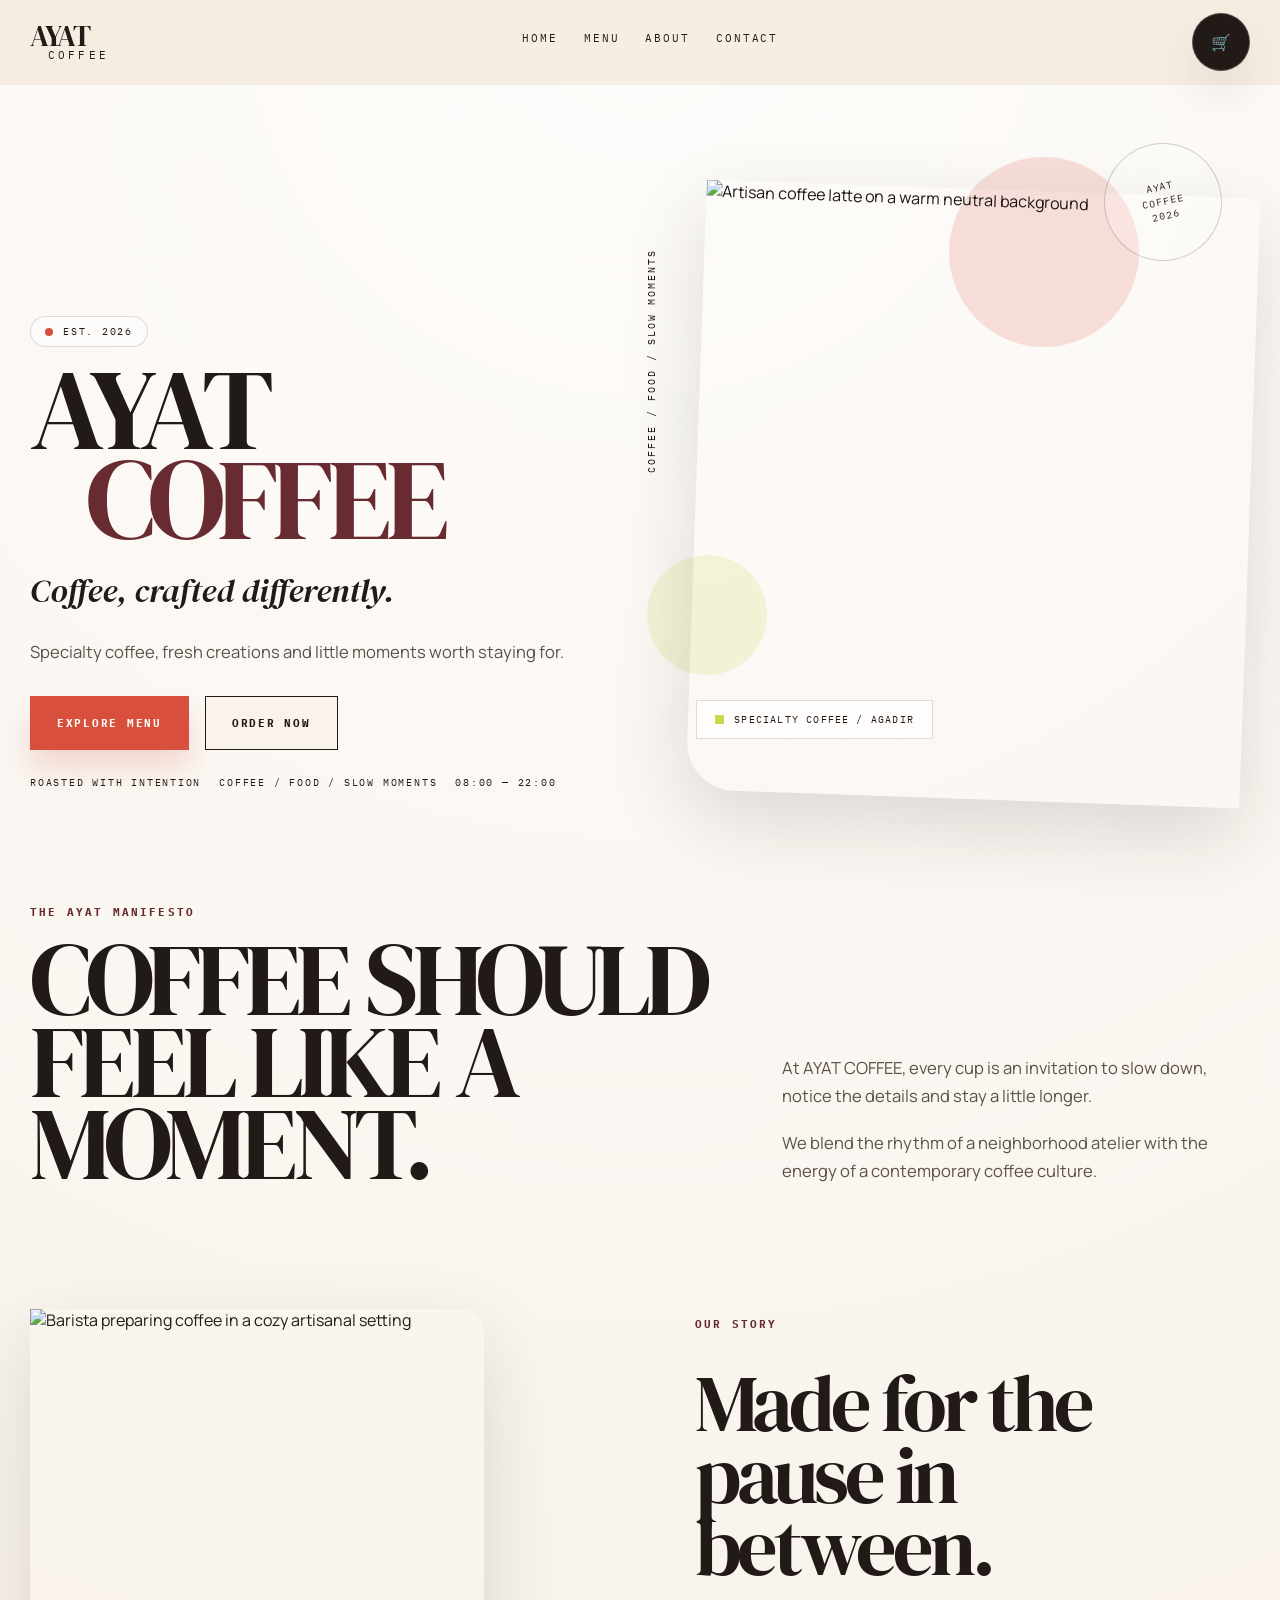
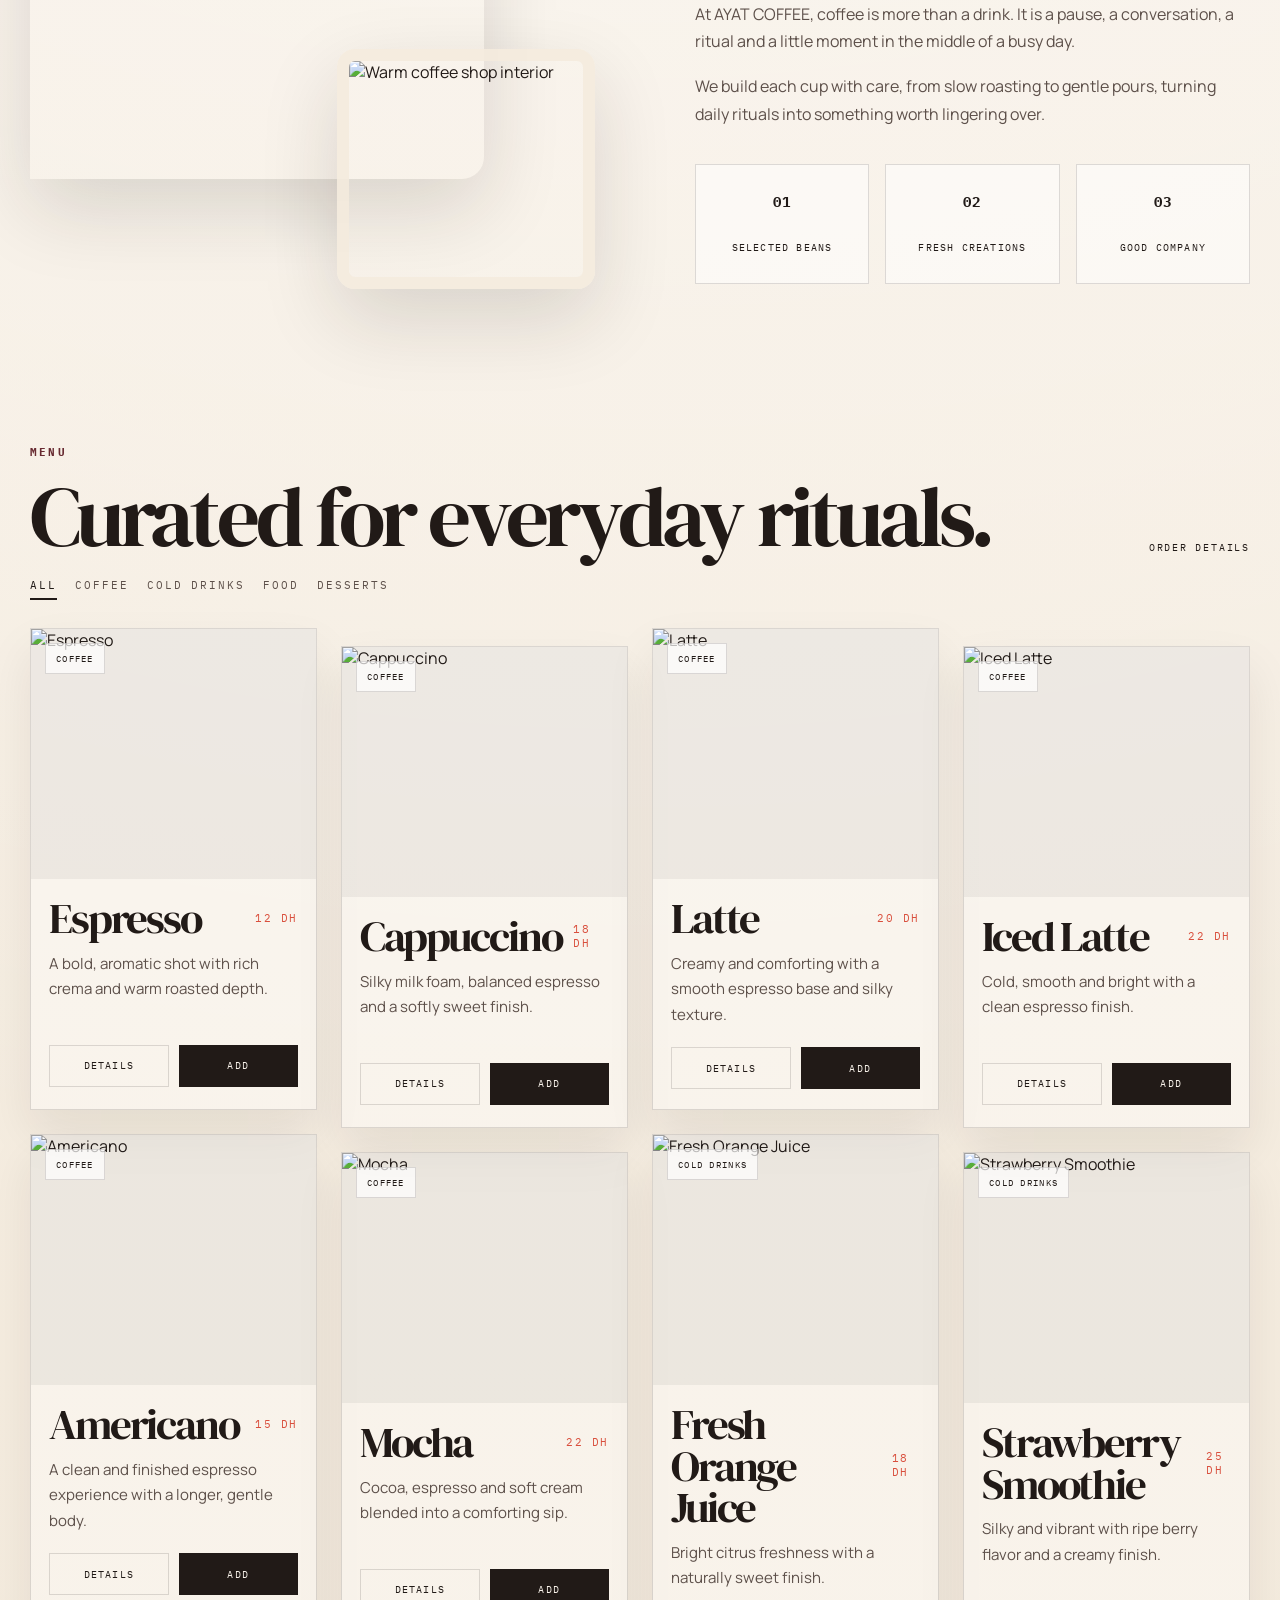
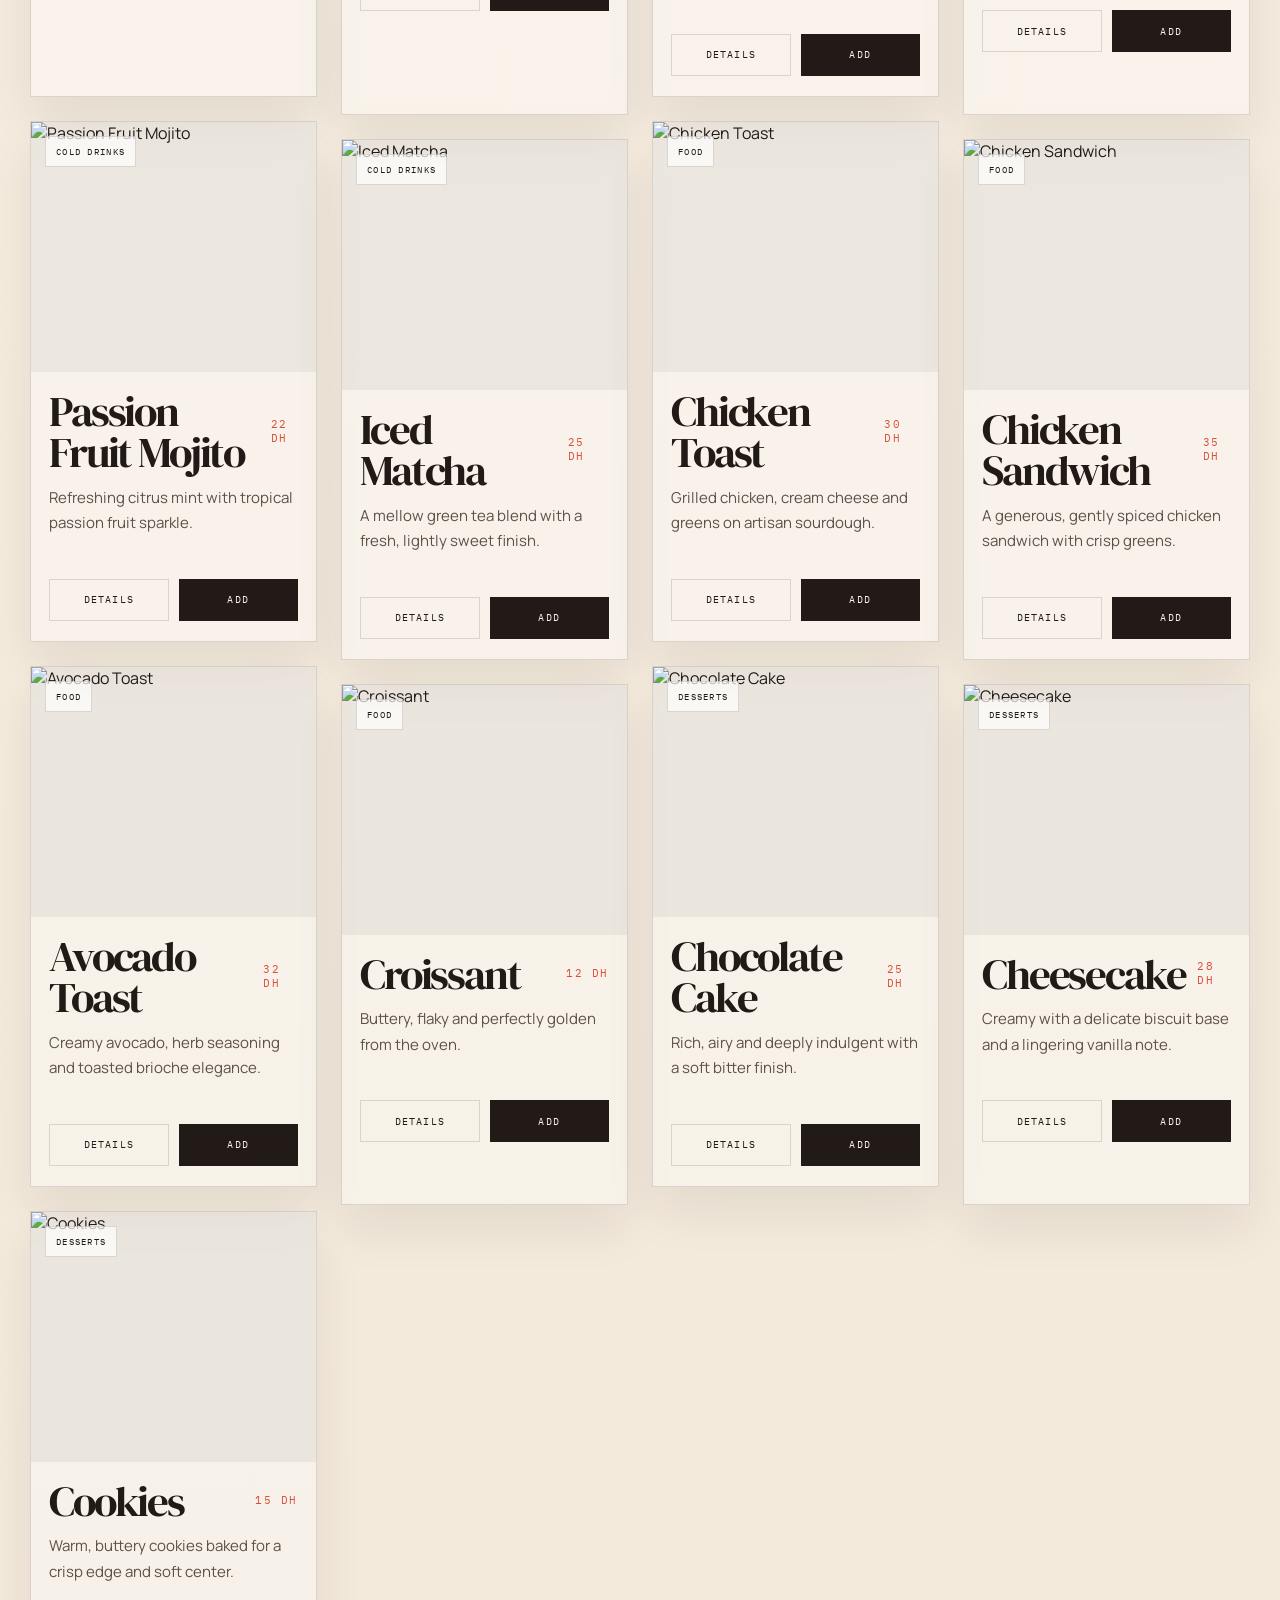
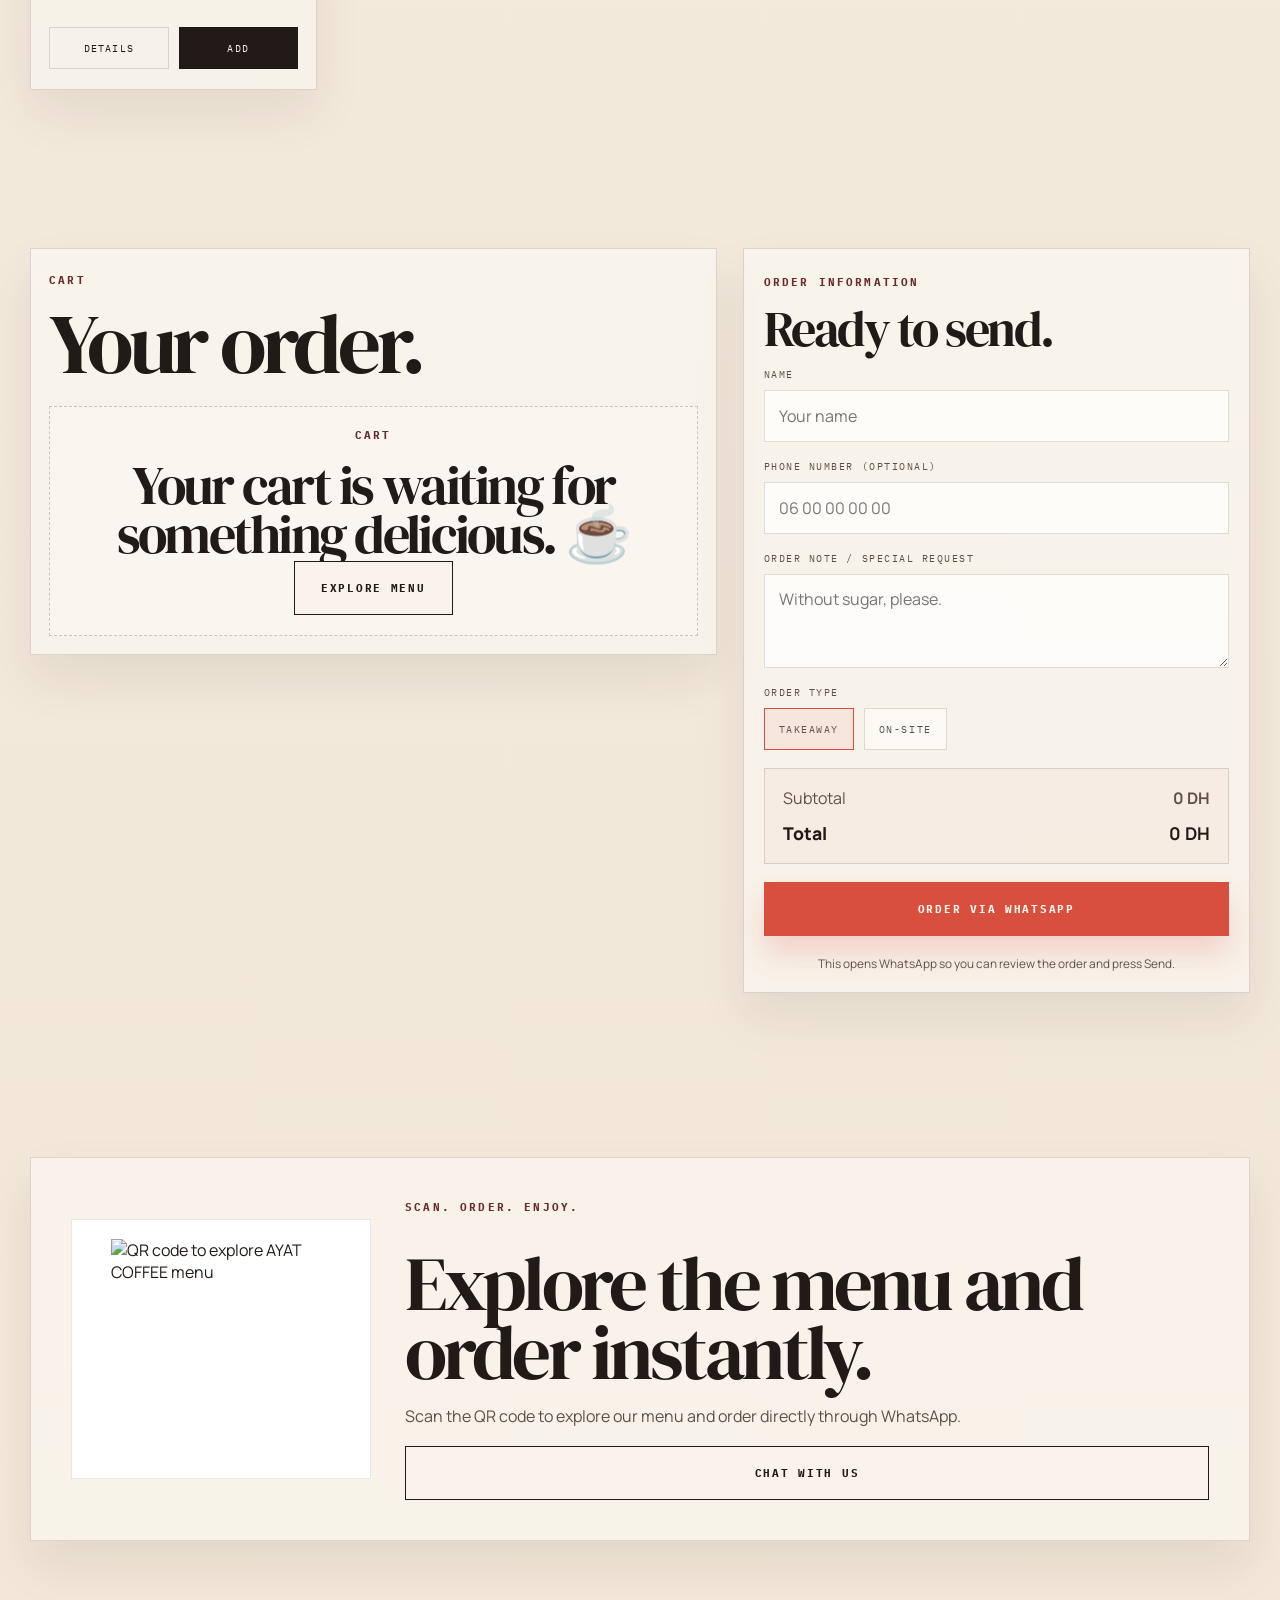
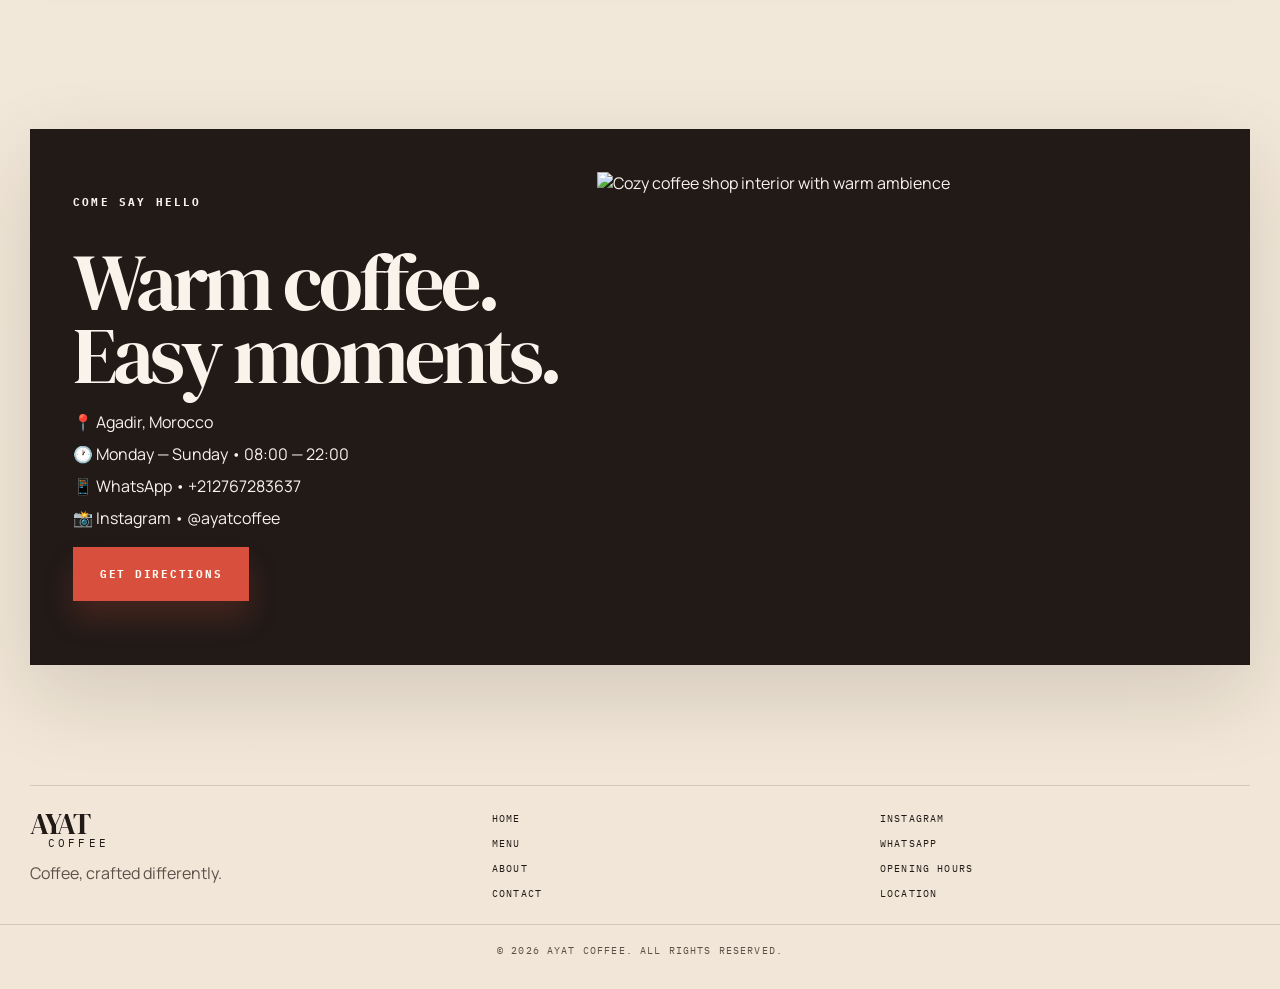
==== commit 0cbd9646: "Refine AYAT COFFEE premium editorial redesign" ====
--- a/index.html
+++ b/index.html
@@ -20,7 +20,7 @@
     <link rel="preconnect" href="https://fonts.googleapis.com" />
     <link rel="preconnect" href="https://fonts.gstatic.com" crossorigin />
     <link
-      href="https://fonts.googleapis.com/css2?family=Cormorant+Garamond:wght@400;500;600;700&family=Manrope:wght@400;500;600;700;800&display=swap"
+      href="https://fonts.googleapis.com/css2?family=DM+Serif+Display:ital@0;1&family=IBM+Plex+Mono:wght@400;500;600;700&family=Manrope:wght@400;500;600;700;800&display=swap"
       rel="stylesheet"
     />
     <link rel="stylesheet" href="styles.css" />
@@ -50,61 +50,82 @@
 
     <main>
       <section class="hero section" id="home">
-        <div class="container hero-grid">
+        <div class="container hero-shell">
           <div class="hero-copy">
-            <p class="eyebrow">EST. 2026</p>
-            <h1>
-              AYAT<br />
-              COFFEE
-            </h1>
+            <div class="hero-kicker">Est. 2026</div>
+            <div class="hero-word-wrap">
+              <span class="hero-word">AYAT</span>
+              <span class="hero-word hero-word--two">COFFEE</span>
+            </div>
             <p class="hero-tagline">Coffee, crafted differently.</p>
             <p class="hero-description">
               Specialty coffee, fresh creations and little moments worth staying for.
             </p>
 
             <div class="hero-actions">
-              <a class="button button--primary" href="#menu">EXPLORE MENU</a>
-              <a class="button button--secondary" href="#menu">ORDER NOW</a>
-            </div>
-
-            <div class="hero-meta">
-              <span>COFFEE • FRESH • SLOW MOMENTS</span>
-            </div>
-          </div>
-
-          <div class="hero-visual" aria-label="Featured coffee image">
-            <div class="hero-visual__frame">
+              <a class="button button--primary" href="#menu">Explore menu</a>
+              <a class="button button--secondary" href="#menu">Order now</a>
+            </div>
+
+            <div class="hero-meta" aria-label="Brand details">
+              <span>Roasted with intention</span>
+              <span>Coffee / food / slow moments</span>
+              <span>08:00 — 22:00</span>
+            </div>
+          </div>
+
+          <div class="hero-art" aria-label="Featured coffee image">
+            <div class="shape shape--coral" aria-hidden="true"></div>
+            <div class="shape shape--chartreuse" aria-hidden="true"></div>
+            <div class="hero-label">Coffee / food / slow moments</div>
+            <div class="hero-stamp">AYAT<br />COFFEE<br />2026</div>
+            <div class="hero-photo">
               <img
                 src="https://images.unsplash.com/photo-1497636577773-f1231844b336?auto=format&fit=crop&w=1200&q=80"
                 alt="Artisan coffee latte on a warm neutral background"
               />
             </div>
-            <div class="floating-card floating-card--top">
-              <span class="spark">✦</span>
-              <div>
-                <strong>Slow roast</strong>
-                <small>single origin</small>
-              </div>
-            </div>
-            <div class="floating-card floating-card--bottom">
-              <span>Freshly brewed</span>
-              <strong>7 am — 10 pm</strong>
-            </div>
+            <div class="hero-badge">Specialty coffee / Agadir</div>
+          </div>
+        </div>
+      </section>
+
+      <section class="section manifesto" aria-label="Coffee manifesto">
+        <div class="container manifesto-grid">
+          <div class="manifesto-copy">
+            <p class="eyebrow">The AYAT manifesto</p>
+            <h2>COFFEE SHOULD FEEL LIKE A MOMENT.</h2>
+          </div>
+          <div class="manifesto-text">
+            <p>
+              At AYAT COFFEE, every cup is an invitation to slow down, notice the details and stay a little longer.
+            </p>
+            <p>
+              We blend the rhythm of a neighborhood atelier with the energy of a contemporary coffee culture.
+            </p>
           </div>
         </div>
       </section>
 
       <section class="section about" id="about">
         <div class="container about-grid">
-          <div class="about-visual">
-            <img
-              src="https://images.unsplash.com/photo-1442512595331-e89e73853f31?auto=format&fit=crop&w=1000&q=80"
-              alt="Barista preparing coffee in a cozy artisanal setting"
-            />
+          <div class="about-collage" aria-label="Coffee shop editorial collage">
+            <div class="about-photo-large">
+              <img
+                src="https://images.unsplash.com/photo-1442512595331-e89e73853f31?auto=format&fit=crop&w=1000&q=80"
+                alt="Barista preparing coffee in a cozy artisanal setting"
+              />
+            </div>
+            <div class="about-photo-small">
+              <img
+                src="https://images.unsplash.com/photo-1554118811-1e0d58224f24?auto=format&fit=crop&w=800&q=80"
+                alt="Warm coffee shop interior"
+              />
+            </div>
           </div>
 
           <div class="about-copy">
-            <p class="eyebrow">OUR STORY</p>
+            <p class="eyebrow">Our story</p>
             <h2>Made for the pause in between.</h2>
             <p>
               At AYAT COFFEE, coffee is more than a drink. It is a pause, a conversation,
@@ -117,13 +138,16 @@
 
             <div class="story-highlights" aria-label="Brand highlights">
               <div>
-                <strong>Freshly prepared</strong>
+                <strong>01</strong><br />
+                Selected beans
               </div>
               <div>
-                <strong>Carefully selected</strong>
+                <strong>02</strong><br />
+                Fresh creations
               </div>
               <div>
-                <strong>Made to enjoy</strong>
+                <strong>03</strong><br />
+                Good company
               </div>
             </div>
           </div>
--- a/styles.css
+++ b/styles.css
@@ -1,23 +1,22 @@
 :root {
-  --bg: #f4efe8;
-  --bg-strong: #efe6dc;
-  --panel: #fffdf9;
-  --panel-strong: #f5f0e7;
-  --card: rgba(255, 255, 255, 0.72);
-  --ink: #201b1a;
-  --muted: #635c57;
-  --soft: #c9bbaa;
-  --line: rgba(32, 27, 26, 0.1);
-  --accent: #b77d52;
-  --accent-deep: #8d5a37;
-  --sage: #8fa08d;
-  --shadow-soft: 0 18px 45px rgba(59, 39, 20, 0.08);
-  --shadow-card: 0 20px 55px rgba(20, 16, 13, 0.08);
-  --radius-xl: 36px;
-  --radius-lg: 26px;
+  --parchment: #f4ebdd;
+  --parchment-strong: #eadfc5;
+  --paper: #f9f3eb;
+  --ink: #211a17;
+  --muted: #5d504a;
+  --line: rgba(33, 26, 23, 0.14);
+  --coral: #d94f3d;
+  --chartreuse: #c7d94a;
+  --burgundy: #682b32;
+  --cobalt: #3155a6;
+  --soft-white: rgba(255, 255, 255, 0.8);
+  --shadow-soft: 0 24px 46px rgba(33, 26, 23, 0.08);
+  --shadow-strong: 0 30px 80px rgba(33, 26, 23, 0.14);
+  --radius-xl: 32px;
+  --radius-lg: 24px;
   --radius-md: 18px;
   --radius-sm: 12px;
-  --container: min(1180px, calc(100% - 32px));
+  --container: min(1220px, calc(100% - 28px));
 }
 
 * {
@@ -31,20 +30,29 @@
 body {
   margin: 0;
   font-family: "Manrope", sans-serif;
+  color: var(--ink);
   background:
-    radial-gradient(circle at top left, rgba(255, 255, 255, 0.9) 0%, rgba(255, 255, 255, 0) 40%),
-    linear-gradient(180deg, #f8f3ee 0%, #f4efe8 100%);
-  color: var(--ink);
+    radial-gradient(circle at top, rgba(255, 255, 255, 0.8), transparent 38%),
+    linear-gradient(180deg, #f7f0e7 0%, var(--parchment) 50%, #f1e6d7 100%);
 }
 
 body::before {
   content: "";
   position: fixed;
   inset: 0;
-  background-image: radial-gradient(rgba(32, 27, 26, 0.03) 0.7px, transparent 0.7px);
-  background-size: 12px 12px;
+  background-image:
+    radial-gradient(rgba(33, 26, 23, 0.05) 0.7px, transparent 0.7px),
+    radial-gradient(rgba(255, 255, 255, 0.8) 0.8px, transparent 0.8px);
+  background-position: 0 0, 7px 7px;
+  background-size: 14px 14px;
+  opacity: 0.28;
   pointer-events: none;
-  opacity: 0.5;
+  z-index: 0;
+}
+
+body > * {
+  position: relative;
+  z-index: 1;
 }
 
 img {
@@ -76,45 +84,54 @@
 
 .section {
   position: relative;
-  padding: 88px 0;
+  padding: 94px 0;
+}
+
+.eyebrow,
+.meta-tag,
+.label-small {
+  font-family: "IBM Plex Mono", monospace;
+  letter-spacing: 0.2em;
+  text-transform: uppercase;
+  font-weight: 700;
 }
 
 .eyebrow {
-  margin: 0 0 12px;
-  color: var(--accent-deep);
-  font-size: 0.72rem;
-  letter-spacing: 0.28rem;
-  text-transform: uppercase;
-  font-weight: 800;
+  margin: 0 0 16px;
+  color: var(--burgundy);
+  font-size: 0.68rem;
 }
 
 h1,
 h2,
 h3,
+.hero-word,
+.menu-card__title,
+.cart-item__name,
+.modal-product__name,
 .brand-mark,
 .brand-sub {
-  font-family: "Cormorant Garamond", serif;
+  font-family: "DM Serif Display", serif;
+  letter-spacing: -0.05em;
   line-height: 0.9;
-  letter-spacing: -0.04em;
 }
 
 h1 {
   margin: 0;
-  font-size: clamp(4.3rem, 9vw, 8rem);
-  font-weight: 600;
-  text-transform: uppercase;
+  font-size: clamp(4.6rem, 9vw, 9.5rem);
+  font-weight: 400;
 }
 
 h2 {
   margin: 0;
-  font-size: clamp(2.4rem, 5vw, 4rem);
-  font-weight: 600;
+  font-size: clamp(2.6rem, 6vw, 5.1rem);
+  font-weight: 400;
 }
 
 h3 {
   margin: 0;
-  font-size: clamp(2rem, 3vw, 2.6rem);
-  font-weight: 600;
+  font-size: clamp(2.2rem, 4vw, 3.1rem);
+  font-weight: 400;
 }
 
 p {
@@ -127,15 +144,15 @@
   position: sticky;
   top: 0;
   z-index: 50;
-  transition: 0.3s ease;
-  backdrop-filter: blur(16px);
-  background: rgba(244, 239, 232, 0.72);
+  backdrop-filter: blur(18px);
+  background: rgba(244, 235, 221, 0.82);
   border-bottom: 1px solid transparent;
+  transition: box-shadow 0.25s ease, border-color 0.25s ease;
 }
 
 body.scrolled .site-header {
   border-color: var(--line);
-  box-shadow: 0 10px 30px rgba(32, 27, 26, 0.04);
+  box-shadow: 0 10px 36px rgba(33, 26, 23, 0.05);
 }
 
 .nav {
@@ -143,66 +160,62 @@
   align-items: center;
   justify-content: space-between;
   min-height: 84px;
-  transition: min-height 0.25s ease;
-}
-
-body.scrolled .nav {
-  min-height: 72px;
+  gap: 18px;
 }
 
 .brand {
   display: inline-flex;
   flex-direction: column;
   gap: 0;
-  line-height: 0.8;
+  line-height: 0.7;
 }
 
 .brand-mark,
 .brand-sub {
   display: block;
-  font-size: clamp(1.4rem, 2vw, 2.2rem);
-  font-weight: 600;
-  letter-spacing: -0.06em;
+  font-weight: 400;
+}
+
+.brand-mark {
+  font-size: clamp(1.8rem, 2vw, 2.5rem);
 }
 
 .brand-sub {
   margin-left: 18px;
-  letter-spacing: 0.12em;
-  font-size: 0.72rem;
-  text-transform: uppercase;
+  font-size: 0.7rem;
+  letter-spacing: 0.28em;
+  text-transform: uppercase;
+  font-family: "IBM Plex Mono", monospace;
 }
 
 .nav-links {
   display: flex;
   align-items: center;
-  gap: clamp(0.8rem, 2vw, 2rem);
-  color: var(--muted);
-  font-size: 0.92rem;
-  letter-spacing: 0.04em;
-  text-transform: uppercase;
+  gap: clamp(1rem, 2vw, 2rem);
+  font-family: "IBM Plex Mono", monospace;
+  font-size: 0.68rem;
+  letter-spacing: 0.18em;
+  text-transform: uppercase;
+  color: var(--ink);
 }
 
 .nav-links a {
   position: relative;
-  transition: color 0.2s ease;
+  display: inline-block;
+  padding-bottom: 8px;
 }
 
 .nav-links a::after {
   content: "";
   position: absolute;
   left: 0;
-  bottom: -8px;
+  bottom: 0;
   width: 100%;
   height: 1px;
   background: var(--ink);
   transform: scaleX(0);
   transform-origin: left;
-  transition: transform 0.25s ease;
-}
-
-.nav-links a:hover,
-.nav-links a:focus-visible {
-  color: var(--ink);
+  transition: transform 0.22s ease;
 }
 
 .nav-links a:hover::after,
@@ -212,68 +225,108 @@
 
 .cart-button {
   position: relative;
-  display: inline-flex;
-  width: 52px;
-  height: 52px;
-  align-items: center;
-  justify-content: center;
+  width: 58px;
+  height: 58px;
   border-radius: 50%;
-  background: rgba(255, 255, 255, 0.72);
-  border: 1px solid var(--line);
+  background: var(--ink);
+  color: var(--paper);
+  border: 1px solid rgba(255, 255, 255, 0.2);
   box-shadow: var(--shadow-soft);
-  transition: transform 0.22s ease, box-shadow 0.22s ease;
+  transition: transform 0.18s ease, box-shadow 0.18s ease;
 }
 
 .cart-button:hover,
-.cart-button:focus-visible,
-.mobile-cart-bar button:hover,
-.mobile-cart-bar button:focus-visible {
-  transform: translateY(-1px);
+.mobile-cart-bar button:hover {
+  transform: translateY(-2px);
 }
 
 .cart-button__count {
   position: absolute;
-  right: -3px;
-  top: -3px;
+  top: -7px;
+  right: -5px;
+  display: grid;
+  place-items: center;
   min-width: 22px;
   height: 22px;
-  padding: 2px 6px;
+  padding: 0 6px;
   border-radius: 999px;
-  background: var(--ink);
+  background: var(--coral);
   color: white;
-  font-size: 0.7rem;
-  display: grid;
-  place-items: center;
-  font-weight: 700;
+  font-size: 0.64rem;
+  font-weight: 800;
 }
 
 .hero {
-  padding-top: 54px;
-}
-
-.hero-grid {
-  display: grid;
-  grid-template-columns: 1.05fr 0.95fr;
-  align-items: center;
-  gap: clamp(2rem, 4vw, 5rem);
+  padding-top: 24px;
+}
+
+.hero-shell {
+  display: grid;
+  grid-template-columns: 0.95fr 1.05fr;
+  align-items: end;
+  gap: clamp(18px, 4vw, 48px);
 }
 
 .hero-copy {
-  padding-left: clamp(0rem, 1vw, 1rem);
+  position: relative;
+  padding: 16px 0 10px;
+}
+
+.hero-kicker {
+  display: inline-flex;
+  align-items: center;
+  gap: 10px;
+  padding: 8px 14px;
+  border: 1px solid var(--line);
+  border-radius: 999px;
+  background: rgba(255, 255, 255, 0.42);
+  font-family: "IBM Plex Mono", monospace;
+  text-transform: uppercase;
+  letter-spacing: 0.18em;
+  font-size: 0.62rem;
+  color: var(--ink);
+}
+
+.hero-kicker::before {
+  content: "";
+  width: 8px;
+  height: 8px;
+  border-radius: 50%;
+  background: var(--coral);
+  display: inline-block;
+}
+
+.hero-word-wrap {
+  position: relative;
+  margin-top: 18px;
+}
+
+.hero-word {
+  display: block;
+  font-size: clamp(5rem, 9vw, 9.3rem);
+  font-weight: 400;
+  line-height: 0.78;
+  text-transform: uppercase;
+  color: var(--ink);
+}
+
+.hero-word--two {
+  margin-left: 10%;
+  color: var(--burgundy);
 }
 
 .hero-tagline {
   margin-top: 18px;
-  font-size: clamp(1.3rem, 2vw, 2rem);
-  font-family: "Cormorant Garamond", serif;
+  font-size: clamp(1.5rem, 2.6vw, 2.7rem);
+  font-family: "DM Serif Display", serif;
+  font-style: italic;
   color: var(--ink);
-  font-weight: 500;
 }
 
 .hero-description {
-  max-width: 620px;
-  margin-top: 16px;
-  font-size: 1.05rem;
+  max-width: 560px;
+  margin-top: 18px;
+  font-size: 1.04rem;
 }
 
 .hero-actions {
@@ -287,15 +340,16 @@
   display: inline-flex;
   align-items: center;
   justify-content: center;
-  min-height: 52px;
+  min-height: 54px;
   padding: 0 26px;
-  border-radius: 999px;
-  border: 1px solid transparent;
-  font-size: 0.82rem;
-  letter-spacing: 0.14em;
-  text-transform: uppercase;
-  font-weight: 800;
-  transition: transform 0.22s ease, box-shadow 0.22s ease, background 0.22s ease;
+  border-radius: 0;
+  border: 1px solid var(--ink);
+  font-family: "IBM Plex Mono", monospace;
+  letter-spacing: 0.16em;
+  text-transform: uppercase;
+  font-size: 0.68rem;
+  font-weight: 700;
+  transition: transform 0.18s ease, background 0.2s ease, color 0.2s ease, border-color 0.2s ease;
 }
 
 .button:hover,
@@ -304,88 +358,164 @@
 }
 
 .button--primary {
+  background: var(--coral);
+  border-color: var(--coral);
+  color: #fffaf3;
+  box-shadow: 0 18px 30px rgba(217, 79, 61, 0.2);
+}
+
+.button--primary:hover,
+.button--primary:focus-visible {
   background: var(--ink);
-  color: #fffdf9;
-  box-shadow: 0 18px 30px rgba(32, 27, 26, 0.16);
+  border-color: var(--ink);
 }
 
 .button--secondary {
-  background: rgba(255, 255, 255, 0.7);
-  border-color: var(--line);
+  background: var(--paper);
   color: var(--ink);
 }
 
-.button--full {
-  width: 100%;
-}
-
 .hero-meta {
-  margin-top: 22px;
-  font-size: 0.74rem;
-  letter-spacing: 0.26rem;
-  text-transform: uppercase;
+  display: flex;
+  flex-wrap: wrap;
+  gap: 10px 18px;
+  margin-top: 26px;
   color: var(--ink);
-  opacity: 0.8;
-}
-
-.hero-visual {
+  font-family: "IBM Plex Mono", monospace;
+  letter-spacing: 0.18em;
+  text-transform: uppercase;
+  font-size: 0.62rem;
+}
+
+.hero-art {
   position: relative;
-  min-height: 640px;
-}
-
-.hero-visual__frame {
-  position: relative;
+  min-height: 690px;
+}
+
+.hero-photo {
+  position: absolute;
+  right: 0;
+  bottom: 0;
+  width: min(90%, 720px);
+  height: 610px;
   overflow: hidden;
-  border-radius: 32px 32px 48px 48px;
-  height: min(76vw, 620px);
-  box-shadow: var(--shadow-card);
-  border: 1px solid rgba(255, 255, 255, 0.4);
-}
-
-.hero-visual__frame img {
+  border-radius: 0 0 0 48px;
+  box-shadow: var(--shadow-strong);
+  transform: rotate(2deg);
+}
+
+.hero-photo img {
   width: 100%;
   height: 100%;
   object-fit: cover;
-}
-
-.floating-card {
+  filter: saturate(0.95) contrast(1.05);
+}
+
+.shape {
   position: absolute;
-  display: flex;
-  align-items: center;
-  gap: 12px;
+  display: block;
+  border-radius: 50%;
+  filter: blur(0.5px);
+}
+
+.shape--coral {
+  width: 190px;
+  height: 190px;
+  right: 18%;
+  top: 7%;
+  background: rgba(217, 79, 61, 0.16);
+}
+
+.shape--chartreuse {
+  width: 120px;
+  height: 120px;
+  left: 2%;
+  bottom: 18%;
+  background: rgba(199, 217, 74, 0.18);
+}
+
+.hero-label {
+  position: absolute;
+  left: 10px;
+  top: 140px;
+  writing-mode: vertical-rl;
+  transform: rotate(180deg);
+  font-family: "IBM Plex Mono", monospace;
+  font-size: 0.63rem;
+  letter-spacing: 0.2em;
+  text-transform: uppercase;
+  color: var(--ink);
+}
+
+.hero-stamp {
+  position: absolute;
+  right: 28px;
+  top: 34px;
+  display: grid;
+  place-items: center;
+  width: 118px;
+  height: 118px;
+  border-radius: 50%;
+  border: 1px solid rgba(33, 26, 23, 0.2);
+  background: rgba(255, 255, 255, 0.2);
+  font-family: "IBM Plex Mono", monospace;
+  text-transform: uppercase;
+  letter-spacing: 0.12em;
+  font-size: 0.6rem;
+  line-height: 1.5;
+  text-align: center;
+  transform: rotate(-12deg);
+}
+
+.hero-badge {
+  position: absolute;
+  left: 10%;
+  bottom: 60px;
+  display: inline-flex;
+  align-items: center;
+  gap: 10px;
   padding: 12px 18px;
-  background: rgba(255, 253, 249, 0.8);
-  border: 1px solid rgba(32, 27, 26, 0.08);
-  border-radius: 18px;
+  background: rgba(255, 255, 255, 0.66);
+  border: 1px solid var(--line);
   backdrop-filter: blur(8px);
-  box-shadow: var(--shadow-soft);
-}
-
-.floating-card strong,
-.floating-card span,
-.floating-card small {
-  display: block;
-}
-
-.floating-card--top {
-  left: -18px;
-  top: 36px;
-}
-
-.floating-card--bottom {
-  right: -6px;
-  bottom: 32px;
-}
-
-.spark {
-  display: grid;
-  place-items: center;
-  width: 32px;
-  height: 32px;
-  border-radius: 50%;
-  background: rgba(183, 125, 82, 0.1);
-  color: var(--accent-deep);
-  font-size: 1rem;
+  font-family: "IBM Plex Mono", monospace;
+  letter-spacing: 0.12em;
+  text-transform: uppercase;
+  font-size: 0.62rem;
+}
+
+.hero-badge::before {
+  content: "";
+  width: 9px;
+  height: 9px;
+  background: var(--chartreuse);
+  display: inline-block;
+}
+
+.manifesto {
+  padding-top: 10px;
+}
+
+.manifesto-grid {
+  display: grid;
+  grid-template-columns: 1.2fr 0.8fr;
+  align-items: end;
+  gap: clamp(20px, 4vw, 60px);
+}
+
+.manifesto-copy h2 {
+  font-size: clamp(3rem, 8vw, 7rem);
+  line-height: 0.8;
+}
+
+.manifesto-copy .eyebrow {
+  margin-bottom: 18px;
+}
+
+.manifesto-text {
+  display: grid;
+  gap: 18px;
+  font-size: 1.04rem;
 }
 
 .about {
@@ -394,48 +524,84 @@
 
 .about-grid {
   display: grid;
-  grid-template-columns: 0.95fr 1.05fr;
-  gap: clamp(1.8rem, 4vw, 4rem);
-  align-items: center;
-}
-
-.about-visual img {
-  height: 520px;
+  grid-template-columns: 1.05fr 0.95fr;
+  gap: clamp(22px, 4vw, 52px);
+  align-items: center;
+}
+
+.about-collage {
+  position: relative;
+  min-height: 580px;
+}
+
+.about-photo-large,
+.about-photo-small {
+  overflow: hidden;
+  position: absolute;
+  box-shadow: var(--shadow-strong);
+}
+
+.about-photo-large {
+  left: 0;
+  top: 0;
+  width: 74%;
+  height: 470px;
+  border-radius: 0 22px 22px 0;
+}
+
+.about-photo-large img,
+.about-photo-small img {
   width: 100%;
+  height: 100%;
   object-fit: cover;
-  border-radius: var(--radius-xl);
-  box-shadow: var(--shadow-card);
+}
+
+.about-photo-small {
+  right: 8%;
+  bottom: 0;
+  width: 42%;
+  height: 240px;
+  border-radius: 18px;
+  border: 12px solid rgba(244, 235, 221, 0.88);
 }
 
 .about-copy {
   display: grid;
   gap: 18px;
+}
+
+.about-copy h2 {
+  font-size: clamp(3rem, 7vw, 5rem);
 }
 
 .story-highlights {
   display: grid;
   grid-template-columns: repeat(3, minmax(0, 1fr));
   gap: 16px;
-  margin-top: 14px;
+  margin-top: 18px;
 }
 
 .story-highlights div {
+  min-height: 120px;
+  padding: 20px 14px;
   display: grid;
   place-items: center;
-  min-height: 106px;
-  padding: 24px 18px;
+  border: 1px solid var(--line);
+  background: rgba(255, 255, 255, 0.5);
+  font-family: "IBM Plex Mono", monospace;
+  letter-spacing: 0.12em;
+  text-transform: uppercase;
+  font-size: 0.62rem;
   text-align: center;
-  border-radius: var(--radius-lg);
-  background: rgba(255, 255, 255, 0.56);
-  border: 1px solid var(--line);
-  box-shadow: 0 10px 25px rgba(32, 27, 26, 0.04);
 }
 
 .story-highlights strong {
-  font-size: 0.98rem;
-  font-family: "Cormorant Garamond", serif;
-  font-weight: 600;
-  color: var(--ink);
+  font-size: 0.88rem;
+  font-weight: 700;
+}
+
+.menu {
+  padding-top: 60px;
 }
 
 .section-heading {
@@ -443,47 +609,60 @@
   align-items: end;
   justify-content: space-between;
   gap: 16px;
+  margin-bottom: 24px;
+}
+
+.section-heading h2 {
+  font-size: clamp(3rem, 7vw, 5.3rem);
+}
+
+.inline-link {
+  font-family: "IBM Plex Mono", monospace;
+  letter-spacing: 0.18em;
+  text-transform: uppercase;
+  font-size: 0.62rem;
+  color: var(--ink);
+}
+
+.category-nav {
+  display: flex;
+  flex-wrap: wrap;
+  gap: 18px;
   margin-bottom: 28px;
 }
 
-.compact-heading {
-  margin-bottom: 18px;
-}
-
-.inline-link {
+.category-pill {
+  position: relative;
+  padding: 0 0 8px;
+  border: 0;
+  background: transparent;
   color: var(--muted);
-  text-transform: uppercase;
-  letter-spacing: 0.12em;
-  font-size: 0.76rem;
-  font-weight: 800;
-}
-
-.category-nav {
-  display: flex;
-  flex-wrap: wrap;
-  gap: 12px;
-  margin-bottom: 28px;
-}
-
-.category-pill {
-  min-height: 42px;
-  padding: 0 18px;
-  border-radius: 999px;
-  font-size: 0.74rem;
-  letter-spacing: 0.12em;
-  font-weight: 800;
-  text-transform: uppercase;
-  color: var(--muted);
-  border: 1px solid var(--line);
-  background: rgba(255, 255, 255, 0.38);
-  transition: all 0.22s ease;
+  font-family: "IBM Plex Mono", monospace;
+  font-size: 0.68rem;
+  letter-spacing: 0.18em;
+  text-transform: uppercase;
+  cursor: pointer;
+}
+
+.category-pill::after {
+  content: "";
+  position: absolute;
+  left: 0;
+  bottom: 0;
+  width: 100%;
+  height: 2px;
+  background: var(--ink);
+  transform: scaleX(0);
+  transform-origin: left;
+  transition: transform 0.2s ease;
 }
 
 .category-pill.is-active {
-  background: var(--ink);
-  color: white;
-  border-color: var(--ink);
-  box-shadow: 0 14px 24px rgba(32, 27, 26, 0.14);
+  color: var(--ink);
+}
+
+.category-pill.is-active::after {
+  transform: scaleX(1);
 }
 
 .menu-grid {
@@ -495,102 +674,103 @@
 .menu-card {
   position: relative;
   overflow: hidden;
-  border-radius: 26px;
-  background: rgba(255, 255, 255, 0.66);
-  border: 1px solid var(--line);
-  box-shadow: 0 18px 44px rgba(32, 27, 26, 0.05);
-  transition: transform 0.22s ease, box-shadow 0.22s ease;
+  border: 1px solid var(--line);
+  background: rgba(255, 255, 255, 0.38);
+  box-shadow: var(--shadow-soft);
+  transition: transform 0.18s ease, box-shadow 0.18s ease;
+}
+
+.menu-card:nth-child(2n) {
+  transform: translateY(18px);
 }
 
 .menu-card:hover,
 .menu-card:focus-within {
-  transform: translateY(-5px);
-  box-shadow: 0 18px 46px rgba(32, 27, 26, 0.08);
+  transform: translateY(-4px);
+  box-shadow: 0 26px 55px rgba(33, 26, 23, 0.08);
 }
 
 .menu-card__image {
   position: relative;
-  height: 230px;
+  height: 250px;
   overflow: hidden;
+  background: rgba(0, 0, 0, 0.05);
 }
 
 .menu-card__image img {
   width: 100%;
   height: 100%;
   object-fit: cover;
-  transition: transform 0.35s ease;
+  transition: transform 0.3s ease;
 }
 
 .menu-card:hover .menu-card__image img {
-  transform: scale(1.05);
+  transform: scale(1.04);
 }
 
 .menu-card__badge {
   position: absolute;
   left: 14px;
   top: 14px;
-  padding: 7px 10px;
-  border-radius: 999px;
+  border: 1px solid rgba(33, 26, 23, 0.15);
   background: rgba(255, 255, 255, 0.7);
-  backdrop-filter: blur(8px);
-  border: 1px solid rgba(32, 27, 26, 0.08);
-  font-size: 0.62rem;
-  font-weight: 800;
-  letter-spacing: 0.12em;
+  padding: 8px 10px;
+  font-family: "IBM Plex Mono", monospace;
+  font-size: 0.58rem;
+  letter-spacing: 0.14em;
   text-transform: uppercase;
 }
 
 .menu-card__body {
-  padding: 18px 18px 22px;
+  padding: 18px 18px 20px;
 }
 
 .menu-card__header {
-  display: flex;
-  align-items: center;
-  justify-content: space-between;
-  gap: 15px;
-  margin-bottom: 8px;
-}
-
-.menu-card__title {
-  margin: 0;
-  font-size: 2.05rem;
-  line-height: 0.94;
-  font-family: "Cormorant Garamond", serif;
-  color: var(--ink);
-}
-
-.menu-card__price {
-  font-size: 0.95rem;
-  font-weight: 800;
-  letter-spacing: 0.08em;
-  color: var(--accent-deep);
-}
-
-.menu-card__description {
-  min-height: 72px;
-  margin-top: 8px;
-  font-size: 0.94rem;
-}
-
-.menu-card__actions {
   display: flex;
   align-items: center;
   justify-content: space-between;
   gap: 12px;
-  margin-top: 18px;
+  margin-bottom: 12px;
+}
+
+.menu-card__title {
+  font-size: clamp(2rem, 4vw, 2.7rem);
+  line-height: 0.96;
+}
+
+.menu-card__price {
+  font-family: "IBM Plex Mono", monospace;
+  font-size: 0.68rem;
+  letter-spacing: 0.14em;
+  text-transform: uppercase;
+  color: var(--coral);
+}
+
+.menu-card__description {
+  min-height: 74px;
+  font-size: 0.94rem;
+}
+
+.menu-card__actions {
+  display: flex;
+  gap: 10px;
+  margin-top: 20px;
+}
+
+.card-button,
+.card-button--ghost {
+  flex: 1;
+  min-height: 42px;
+  font-family: "IBM Plex Mono", monospace;
+  letter-spacing: 0.12em;
+  text-transform: uppercase;
+  font-size: 0.62rem;
 }
 
 .card-button {
-  flex: 1;
-  min-height: 46px;
-  border-radius: 999px;
   background: var(--ink);
-  color: white;
-  font-size: 0.72rem;
-  font-weight: 800;
-  letter-spacing: 0.12em;
-  text-transform: uppercase;
+  color: var(--paper);
+  border: 1px solid var(--ink);
 }
 
 .card-button--ghost {
@@ -600,63 +780,58 @@
 }
 
 .cart-section {
-  padding-top: 36px;
+  padding-top: 64px;
 }
 
 .cart-layout {
   display: grid;
-  grid-template-columns: 1.1fr 0.9fr;
-  gap: 28px;
+  grid-template-columns: 1.15fr 0.85fr;
+  gap: 26px;
   align-items: start;
 }
 
 .cart-panel,
 .order-card {
-  background: rgba(255, 255, 255, 0.58);
-  border: 1px solid var(--line);
-  border-radius: var(--radius-xl);
-  box-shadow: 0 18px 46px rgba(32, 27, 26, 0.04);
+  background: rgba(255, 255, 255, 0.44);
+  border: 1px solid var(--line);
+  box-shadow: var(--shadow-soft);
 }
 
 .cart-panel {
-  padding: 24px 20px 18px;
+  padding: 22px 18px 18px;
 }
 
 .cart-items {
   display: grid;
-  gap: 18px;
+  gap: 16px;
 }
 
 .cart-empty {
+  min-height: 230px;
   display: grid;
   place-items: center;
-  gap: 18px;
-  min-height: 250px;
   text-align: center;
-  padding: 24px 16px;
-  border-radius: var(--radius-lg);
-  border: 1px dashed rgba(32, 27, 26, 0.2);
+  border: 1px dashed rgba(33, 26, 23, 0.22);
+  background: rgba(255, 255, 255, 0.22);
+  padding: 18px;
 }
 
 .cart-empty h3 {
-  font-size: 2.6rem;
+  font-size: clamp(2.1rem, 5vw, 3.4rem);
 }
 
 .cart-item {
   display: grid;
-  grid-template-columns: 92px 1fr auto;
+  grid-template-columns: 94px 1fr auto;
   gap: 16px;
-  align-items: center;
   padding: 12px;
-  border-radius: var(--radius-lg);
-  background: rgba(255, 255, 255, 0.58);
-  border: 1px solid rgba(32, 27, 26, 0.08);
+  border: 1px solid rgba(33, 26, 23, 0.1);
+  background: rgba(255, 255, 255, 0.48);
 }
 
 .cart-item__image {
-  width: 92px;
-  height: 92px;
-  border-radius: 18px;
+  width: 94px;
+  height: 94px;
   overflow: hidden;
 }
 
@@ -672,36 +847,34 @@
 
 .cart-item__top {
   display: flex;
-  align-items: center;
   justify-content: space-between;
-  gap: 10px;
+  gap: 12px;
+  align-items: center;
 }
 
 .cart-item__name {
-  margin: 0;
-  font-size: 1.5rem;
-  font-family: "Cormorant Garamond", serif;
-  color: var(--ink);
+  font-size: 2rem;
+  line-height: 0.95;
 }
 
 .cart-item__meta {
   margin-top: 5px;
-  font-size: 0.74rem;
-  letter-spacing: 0.05em;
+  font-family: "IBM Plex Mono", monospace;
+  font-size: 0.58rem;
+  letter-spacing: 0.12em;
   text-transform: uppercase;
   color: var(--muted);
-  line-height: 1.6;
 }
 
 .cart-item__qty {
   display: inline-flex;
   align-items: center;
-  gap: 8px;
-  padding: 8px 10px;
+  gap: 10px;
+  margin-top: 10px;
+  padding: 7px 10px;
   border-radius: 999px;
-  background: var(--panel-strong);
-  border: 1px solid var(--line);
-  margin-top: 10px;
+  border: 1px solid var(--line);
+  background: rgba(255, 255, 255, 0.6);
 }
 
 .qty-button {
@@ -710,7 +883,7 @@
   display: grid;
   place-items: center;
   border-radius: 50%;
-  background: rgba(32, 27, 26, 0.04);
+  background: rgba(33, 26, 23, 0.06);
   font-weight: 700;
 }
 
@@ -721,86 +894,77 @@
 }
 
 .remove-button {
+  padding: 9px 12px;
+  border: 1px solid var(--line);
   background: transparent;
-  color: var(--muted);
-  border: 1px solid var(--line);
-  border-radius: 999px;
-  min-height: 34px;
-  padding: 0 12px;
-  font-size: 0.7rem;
-  font-weight: 700;
-  letter-spacing: 0.08em;
+  font-family: "IBM Plex Mono", monospace;
+  font-size: 0.56rem;
+  letter-spacing: 0.14em;
   text-transform: uppercase;
 }
 
 .order-card {
-  padding: 22px 22px 18px;
+  padding: 24px 20px 18px;
 }
 
 #checkout-form {
   display: grid;
   gap: 18px;
-  margin-top: 18px;
+  margin-top: 16px;
 }
 
 .field-group {
   display: grid;
-  gap: 8px;
+  gap: 9px;
 }
 
 .field-group label,
 .label-title {
-  font-size: 0.72rem;
-  letter-spacing: 0.12em;
+  font-family: "IBM Plex Mono", monospace;
+  font-size: 0.6rem;
+  letter-spacing: 0.16em;
   text-transform: uppercase;
   color: var(--muted);
-  font-weight: 800;
 }
 
 input[type="text"],
 input[type="tel"],
 textarea {
   width: 100%;
-  border: 1px solid var(--line);
-  background: rgba(255, 255, 255, 0.72);
-  border-radius: 14px;
   min-height: 52px;
-  padding: 14px 16px;
+  border: 1px solid var(--line);
+  background: rgba(255, 255, 255, 0.7);
+  border-radius: 0;
+  padding: 13px 14px;
   color: var(--ink);
-  transition: border-color 0.2s ease, box-shadow 0.2s ease;
-}
-
-input[type="text"]:focus,
-input[type="tel"]:focus,
+}
+
+input:focus,
 textarea:focus {
-  outline: none;
-  border-color: rgba(32, 27, 26, 0.28);
-  box-shadow: 0 0 0 4px rgba(32, 27, 26, 0.03);
+  outline: 2px solid rgba(217, 79, 61, 0.2);
+  outline-offset: 2px;
 }
 
 textarea {
+  min-height: 92px;
   resize: vertical;
-  min-height: 96px;
 }
 
 .radio-row {
   display: flex;
+  flex-wrap: wrap;
   gap: 10px;
-  flex-wrap: wrap;
 }
 
 .choice {
+  display: inline-flex;
+  align-items: center;
+  justify-content: center;
+  min-height: 42px;
+  border: 1px solid var(--line);
+  background: rgba(255, 255, 255, 0.5);
+  padding: 0 14px;
   position: relative;
-  display: inline-flex;
-  align-items: center;
-  justify-content: center;
-  min-height: 46px;
-  padding: 0 16px;
-  border-radius: 999px;
-  border: 1px solid var(--line);
-  background: rgba(255, 255, 255, 0.6);
-  color: var(--ink);
-  cursor: pointer;
 }
 
 .choice input {
@@ -809,112 +973,105 @@
   pointer-events: none;
 }
 
-.choice--radio input:checked + span,
-.choice--checkbox input:checked + span {
-  color: var(--ink);
-}
-
-.choice--radio input:checked ~ span,
-.choice--checkbox input:checked ~ span {
-  font-weight: 800;
-}
-
-.choice--radio,
-.choice--checkbox {
-  transition: background 0.2s ease, border-color 0.2s ease;
-}
-
 .choice--radio:has(input:checked),
 .choice--checkbox:has(input:checked) {
-  background: rgba(183, 125, 82, 0.08);
-  border-color: rgba(183, 125, 82, 0.28);
+  border-color: var(--coral);
+  background: rgba(217, 79, 61, 0.08);
 }
 
 .summary-box {
   display: grid;
   gap: 12px;
-  padding: 16px 18px;
-  border-radius: 18px;
-  border: 1px solid var(--line);
-  background: rgba(245, 240, 231, 0.7);
+  padding: 18px;
+  border: 1px solid var(--line);
+  background: rgba(217, 79, 61, 0.04);
 }
 
 .summary-row {
   display: flex;
-  align-items: center;
   justify-content: space-between;
-  gap: 12px;
+  gap: 10px;
   color: var(--muted);
-  font-size: 0.94rem;
 }
 
 .total-row {
   color: var(--ink);
-  font-size: 1.12rem;
+  font-size: 1.1rem;
+  font-weight: 800;
 }
 
 .order-hint {
+  font-size: 0.74rem;
   text-align: center;
-  font-size: 0.8rem;
   color: var(--muted);
-  margin-top: 8px;
-}
-
-.qr-wrap {
-  display: flex;
-  justify-content: center;
+}
+
+.qr-section {
+  padding-top: 70px;
 }
 
 .qr-card {
   display: grid;
   grid-template-columns: 300px 1fr;
-  gap: clamp(1.5rem, 2vw, 2rem);
-  align-items: center;
-  padding: clamp(1.5rem, 3vw, 2.4rem);
-  width: min(980px, 100%);
-  background: rgba(255, 255, 255, 0.64);
-  border: 1px solid var(--line);
-  border-radius: var(--radius-xl);
-  box-shadow: 0 20px 55px rgba(32, 27, 26, 0.06);
+  gap: clamp(18px, 3vw, 34px);
+  align-items: center;
+  border: 1px solid var(--line);
+  background: rgba(255, 255, 255, 0.45);
+  padding: clamp(18px, 4vw, 40px);
+  box-shadow: var(--shadow-soft);
 }
 
 .qr-code-box {
-  display: flex;
-  justify-content: center;
-  align-items: center;
-  min-height: 280px;
-  border: 1px solid var(--line);
-  border-radius: 24px;
-  background: white;
+  display: grid;
+  place-items: center;
+  min-height: 260px;
+  background: #fff;
+  border: 1px solid rgba(33, 26, 23, 0.1);
   padding: 18px;
 }
 
 .qr-code-box img {
   width: 220px;
   height: 220px;
-  object-fit: cover;
+  object-fit: contain;
 }
 
 .qr-copy {
   display: grid;
-  gap: 14px;
+  gap: 16px;
+}
+
+.qr-copy h2 {
+  font-size: clamp(2.9rem, 6vw, 4.8rem);
 }
 
 .contact-card {
   display: grid;
-  grid-template-columns: 0.95fr 1.05fr;
-  gap: clamp(2rem, 4vw, 3rem);
-  padding: clamp(1.5rem, 3vw, 2.2rem);
-  border-radius: var(--radius-xl);
-  background: rgba(255, 255, 255, 0.66);
-  border: 1px solid var(--line);
-  box-shadow: var(--shadow-soft);
+  grid-template-columns: 0.9fr 1.1fr;
+  gap: 24px;
+  align-items: center;
+  border: 1px solid var(--line);
+  background: var(--ink);
+  color: var(--paper);
+  padding: clamp(22px, 4vw, 42px);
+  box-shadow: var(--shadow-strong);
+}
+
+.contact-card .eyebrow,
+.contact-card .contact-list,
+.contact-card .contact-list li,
+.contact-card h2 {
+  color: var(--paper);
 }
 
 .contact-copy {
   display: grid;
   gap: 18px;
-  align-content: center;
+}
+
+.contact-copy h2 {
+  font-size: clamp(3rem, 7vw, 5rem);
+  line-height: 0.92;
 }
 
 .contact-list {
@@ -923,33 +1080,25 @@
   margin: 0;
   display: grid;
   gap: 10px;
-  color: var(--ink);
-  font-size: 1.02rem;
-}
-
-.contact-actions {
-  display: flex;
-  flex-wrap: wrap;
-  gap: 12px;
-  margin-top: 8px;
+  font-size: 1rem;
 }
 
 .contact-visual img {
   width: 100%;
   height: 100%;
-  min-height: 420px;
+  min-height: 450px;
   object-fit: cover;
-  border-radius: var(--radius-xl);
+  border-radius: 0;
 }
 
 .site-footer {
-  padding-top: 20px;
+  padding-top: 26px;
 }
 
 .footer-grid {
   display: grid;
   grid-template-columns: 1.2fr 1fr 1fr;
-  gap: 26px;
+  gap: 18px;
   align-items: start;
   padding: 26px 0 24px;
   border-top: 1px solid var(--line);
@@ -961,28 +1110,24 @@
 
 .footer-links {
   display: grid;
-  gap: 10px;
-  color: var(--muted);
-}
-
-.footer-links a {
-  transition: color 0.2s ease;
-}
-
-.footer-links a:hover,
-.footer-links a:focus-visible {
-  color: var(--ink);
+  gap: 12px;
+  font-family: "IBM Plex Mono", monospace;
+  font-size: 0.6rem;
+  letter-spacing: 0.12em;
+  text-transform: uppercase;
 }
 
 .footer-bottom {
-  padding: 18px 0 28px;
   border-top: 1px solid var(--line);
+  padding: 18px 0 30px;
 }
 
 .footer-bottom p {
   text-align: center;
-  color: var(--muted);
-  font-size: 0.82rem;
+  font-family: "IBM Plex Mono", monospace;
+  font-size: 0.6rem;
+  letter-spacing: 0.12em;
+  text-transform: uppercase;
 }
 
 .mobile-cart-bar {
@@ -990,32 +1135,31 @@
   left: 50%;
   transform: translateX(-50%);
   bottom: 18px;
-  width: min(92vw, 420px);
+  width: min(92vw, 440px);
   z-index: 40;
   display: none;
 }
 
 .mobile-cart-bar button {
   width: 100%;
+  min-height: 60px;
   display: flex;
   align-items: center;
   justify-content: center;
-  gap: 10px;
-  min-height: 58px;
-  border-radius: 999px;
+  gap: 12px;
   background: var(--ink);
-  color: white;
-  box-shadow: 0 24px 42px rgba(32, 27, 26, 0.16);
-  font-size: 0.8rem;
-  letter-spacing: 0.12em;
-  text-transform: uppercase;
-  font-weight: 800;
+  color: var(--paper);
+  box-shadow: 0 24px 45px rgba(33, 26, 23, 0.15);
+  font-family: "IBM Plex Mono", monospace;
+  letter-spacing: 0.14em;
+  text-transform: uppercase;
+  font-size: 0.62rem;
 }
 
 .modal {
   position: fixed;
   inset: 0;
-  z-index: 120;
+  z-index: 110;
   display: none;
   align-items: center;
   justify-content: center;
@@ -1029,36 +1173,35 @@
 .modal__backdrop {
   position: absolute;
   inset: 0;
-  background: rgba(22, 17, 15, 0.4);
-  backdrop-filter: blur(6px);
+  background: rgba(17, 15, 14, 0.44);
+  backdrop-filter: blur(8px);
 }
 
 .modal__dialog {
   position: relative;
-  width: min(760px, 100%);
-  max-height: min(90vh, 900px);
+  z-index: 1;
+  width: min(780px, 100%);
+  max-height: min(92vh, 900px);
   overflow: auto;
-  background: var(--panel);
-  border: 1px solid var(--line);
-  border-radius: 32px;
-  box-shadow: 0 30px 70px rgba(18, 13, 12, 0.14);
-  z-index: 1;
+  background: var(--paper);
+  border: 1px solid var(--line);
+  box-shadow: var(--shadow-strong);
 }
 
 .modal__close {
   position: absolute;
   top: 18px;
   right: 18px;
+  z-index: 2;
   width: 42px;
   height: 42px;
   border-radius: 50%;
-  background: rgba(255, 255, 255, 0.82);
-  border: 1px solid var(--line);
-  z-index: 2;
+  background: rgba(255, 255, 255, 0.94);
+  border: 1px solid var(--line);
 }
 
 .modal__content {
-  padding: 18px 18px 24px;
+  padding: 18px 18px 22px;
 }
 
 .modal-product {
@@ -1068,9 +1211,9 @@
 }
 
 .modal-product__image {
+  min-height: 420px;
   overflow: hidden;
-  min-height: 420px;
-  border-radius: 28px;
+  background: rgba(0, 0, 0, 0.04);
 }
 
 .modal-product__image img {
@@ -1082,68 +1225,58 @@
 .modal-product__body {
   display: grid;
   gap: 20px;
-  padding: 10px 8px 0 0;
+  padding: 8px 4px 6px 0;
 }
 
 .modal-product__header {
   display: flex;
-  align-items: center;
   justify-content: space-between;
+  gap: 14px;
+  align-items: start;
+}
+
+.modal-product__price {
+  font-family: "IBM Plex Mono", monospace;
+  font-size: 0.62rem;
+  letter-spacing: 0.14em;
+  text-transform: uppercase;
+  color: var(--coral);
+}
+
+.option-groups {
+  display: grid;
   gap: 16px;
 }
 
-.modal-product__name {
-  margin: 0;
-  font-size: clamp(2.5rem, 4vw, 3.6rem);
-  line-height: 0.95;
-  font-family: "Cormorant Garamond", serif;
-}
-
-.modal-product__price {
-  font-size: 1.1rem;
-  font-weight: 800;
-  letter-spacing: 0.08em;
-  color: var(--accent-deep);
-}
-
-.option-groups {
-  display: grid;
-  gap: 18px;
-}
-
 .option-group {
   display: grid;
   gap: 10px;
 }
 
 .option-group__title {
-  margin: 0;
-  font-size: 0.72rem;
-  letter-spacing: 0.12em;
+  font-family: "IBM Plex Mono", monospace;
+  font-size: 0.6rem;
+  letter-spacing: 0.16em;
   text-transform: uppercase;
   color: var(--muted);
-  font-weight: 800;
 }
 
 .option-set {
   display: flex;
   flex-wrap: wrap;
-  gap: 10px;
+  gap: 8px;
 }
 
 .option-choice {
+  display: inline-flex;
+  align-items: center;
+  justify-content: center;
+  min-height: 40px;
+  padding: 0 14px;
+  border: 1px solid var(--line);
+  background: rgba(255, 255, 255, 0.72);
+  color: var(--ink);
   position: relative;
-  display: inline-flex;
-  align-items: center;
-  justify-content: center;
-  min-height: 44px;
-  padding: 0 14px;
-  border-radius: 999px;
-  background: rgba(255, 255, 255, 0.7);
-  border: 1px solid var(--line);
-  color: var(--ink);
-  cursor: pointer;
-  transition: all 0.2s ease;
 }
 
 .option-choice input {
@@ -1156,19 +1289,17 @@
   display: inline-flex;
   align-items: center;
   gap: 6px;
-  font-size: 0.8rem;
-  font-weight: 600;
-}
-
-.option-choice--checked {
-  background: rgba(183, 125, 82, 0.08);
-  border-color: rgba(183, 125, 82, 0.28);
+  font-size: 0.76rem;
 }
 
 .option-choice em {
   font-style: normal;
-  color: var(--accent-deep);
-  font-weight: 800;
+  color: var(--coral);
+}
+
+.option-choice--checked {
+  background: rgba(217, 79, 61, 0.08);
+  border-color: rgba(217, 79, 61, 0.28);
 }
 
 .modal-product__quantity {
@@ -1176,17 +1307,15 @@
   justify-content: space-between;
   align-items: center;
   gap: 18px;
-  padding-top: 4px;
 }
 
 .quantity-control {
   display: inline-flex;
-  align-items: center;
   gap: 10px;
+  align-items: center;
+  border: 1px solid var(--line);
+  background: rgba(255, 255, 255, 0.7);
   padding: 7px 10px;
-  border-radius: 999px;
-  background: rgba(245, 240, 231, 0.7);
-  border: 1px solid var(--line);
 }
 
 .quantity-control button {
@@ -1195,41 +1324,40 @@
   display: grid;
   place-items: center;
   border-radius: 50%;
-  background: rgba(32, 27, 26, 0.05);
+  background: rgba(33, 26, 23, 0.04);
 }
 
 .quantity-value {
-  width: 26px;
+  min-width: 24px;
   text-align: center;
   font-weight: 800;
 }
 
 .modal-product__total {
   display: flex;
-  align-items: center;
   justify-content: space-between;
   gap: 12px;
+  align-items: center;
   padding-top: 8px;
   border-top: 1px solid var(--line);
-  font-size: 0.92rem;
 }
 
 .modal-product__total strong {
-  font-size: 1.4rem;
-  color: var(--ink);
-  font-family: "Cormorant Garamond", serif;
+  font-size: 1.6rem;
+  font-family: "DM Serif Display", serif;
+  font-weight: 400;
 }
 
 .add-to-cart-button {
+  width: 100%;
   min-height: 54px;
-  width: 100%;
-  border-radius: 999px;
   background: var(--ink);
-  color: white;
-  font-size: 0.72rem;
-  font-weight: 800;
-  letter-spacing: 0.12em;
-  text-transform: uppercase;
+  border: 1px solid var(--ink);
+  color: var(--paper);
+  font-family: "IBM Plex Mono", monospace;
+  letter-spacing: 0.16em;
+  text-transform: uppercase;
+  font-size: 0.62rem;
 }
 
 .toast {
@@ -1238,17 +1366,16 @@
   bottom: 88px;
   transform: translateX(-50%) translateY(20px);
   opacity: 0;
-  background: rgba(32, 27, 26, 0.92);
-  color: white;
+  background: var(--ink);
+  color: var(--paper);
   padding: 12px 18px;
-  border-radius: 999px;
-  font-size: 0.76rem;
-  letter-spacing: 0.08em;
-  text-transform: uppercase;
-  font-weight: 800;
+  font-family: "IBM Plex Mono", monospace;
+  font-size: 0.58rem;
+  letter-spacing: 0.12em;
+  text-transform: uppercase;
   pointer-events: none;
   transition: opacity 0.2s ease, transform 0.2s ease;
-  z-index: 130;
+  z-index: 120;
 }
 
 .toast.is-visible {
@@ -1261,55 +1388,79 @@
 }
 
 @media (max-width: 980px) {
+  .hero-shell,
+  .manifesto-grid,
+  .about-grid,
+  .cart-layout,
+  .contact-card,
+  .modal-product,
+  .qr-card {
+    grid-template-columns: 1fr;
+  }
+
   .menu-grid {
     grid-template-columns: repeat(2, minmax(0, 1fr));
   }
 
-  .cart-layout,
-  .hero-grid,
-  .about-grid,
-  .contact-card,
-  .modal-product {
-    grid-template-columns: 1fr;
+  .nav-links {
+    display: none;
+  }
+
+  .hero-art {
+    min-height: 560px;
   }
 
   .footer-grid {
     grid-template-columns: 1fr 1fr;
   }
-
-  .nav-links {
-    display: none;
-  }
-
-  .hero-visual {
-    min-height: auto;
-  }
-
-  .qr-card {
-    grid-template-columns: 1fr;
-  }
 }
 
 @media (max-width: 640px) {
   .section {
-    padding: 72px 0;
+    padding: 80px 0;
   }
 
   .hero {
-    padding-top: 34px;
+    padding-top: 18px;
   }
 
   .hero-copy {
     text-align: center;
   }
 
-  .hero-actions {
+  .hero-actions,
+  .hero-meta {
     justify-content: center;
   }
 
-  .hero-meta {
-    text-align: center;
-    letter-spacing: 0.18rem;
+  .hero-word {
+    font-size: clamp(4.2rem, 24vw, 6.3rem);
+  }
+
+  .hero-word--two {
+    margin-left: 0;
+  }
+
+  .hero-photo {
+    position: relative;
+    width: 100%;
+    height: 420px;
+    margin-top: 20px;
+    transform: none;
+  }
+
+  .hero-badge,
+  .hero-label,
+  .hero-stamp,
+  .shape {
+    display: none;
+  }
+
+  .manifesto-copy h2,
+  .section-heading h2,
+  .qr-copy h2,
+  .contact-copy h2 {
+    line-height: 0.94;
   }
 
   .story-highlights {
@@ -1320,16 +1471,20 @@
     grid-template-columns: 1fr;
   }
 
+  .menu-card:nth-child(2n) {
+    transform: none;
+  }
+
   .cart-item {
-    grid-template-columns: 76px 1fr;
+    grid-template-columns: 80px 1fr;
   }
 
   .cart-item__right {
     grid-column: 1 / -1;
     justify-items: stretch;
     display: flex;
+    justify-content: space-between;
     align-items: center;
-    justify-content: space-between;
   }
 
   .mobile-cart-bar {
@@ -1337,26 +1492,10 @@
   }
 
   .site-footer {
-    padding-bottom: 110px;
+    padding-bottom: 96px;
   }
 
   .footer-grid {
     grid-template-columns: 1fr;
   }
-
-  .modal {
-    padding: 16px 12px;
-  }
-
-  .modal__dialog {
-    border-radius: 22px;
-  }
-
-  .modal-product__image {
-    min-height: 260px;
-  }
-
-  .modal-product__body {
-    padding-right: 0;
-  }
-}
+}
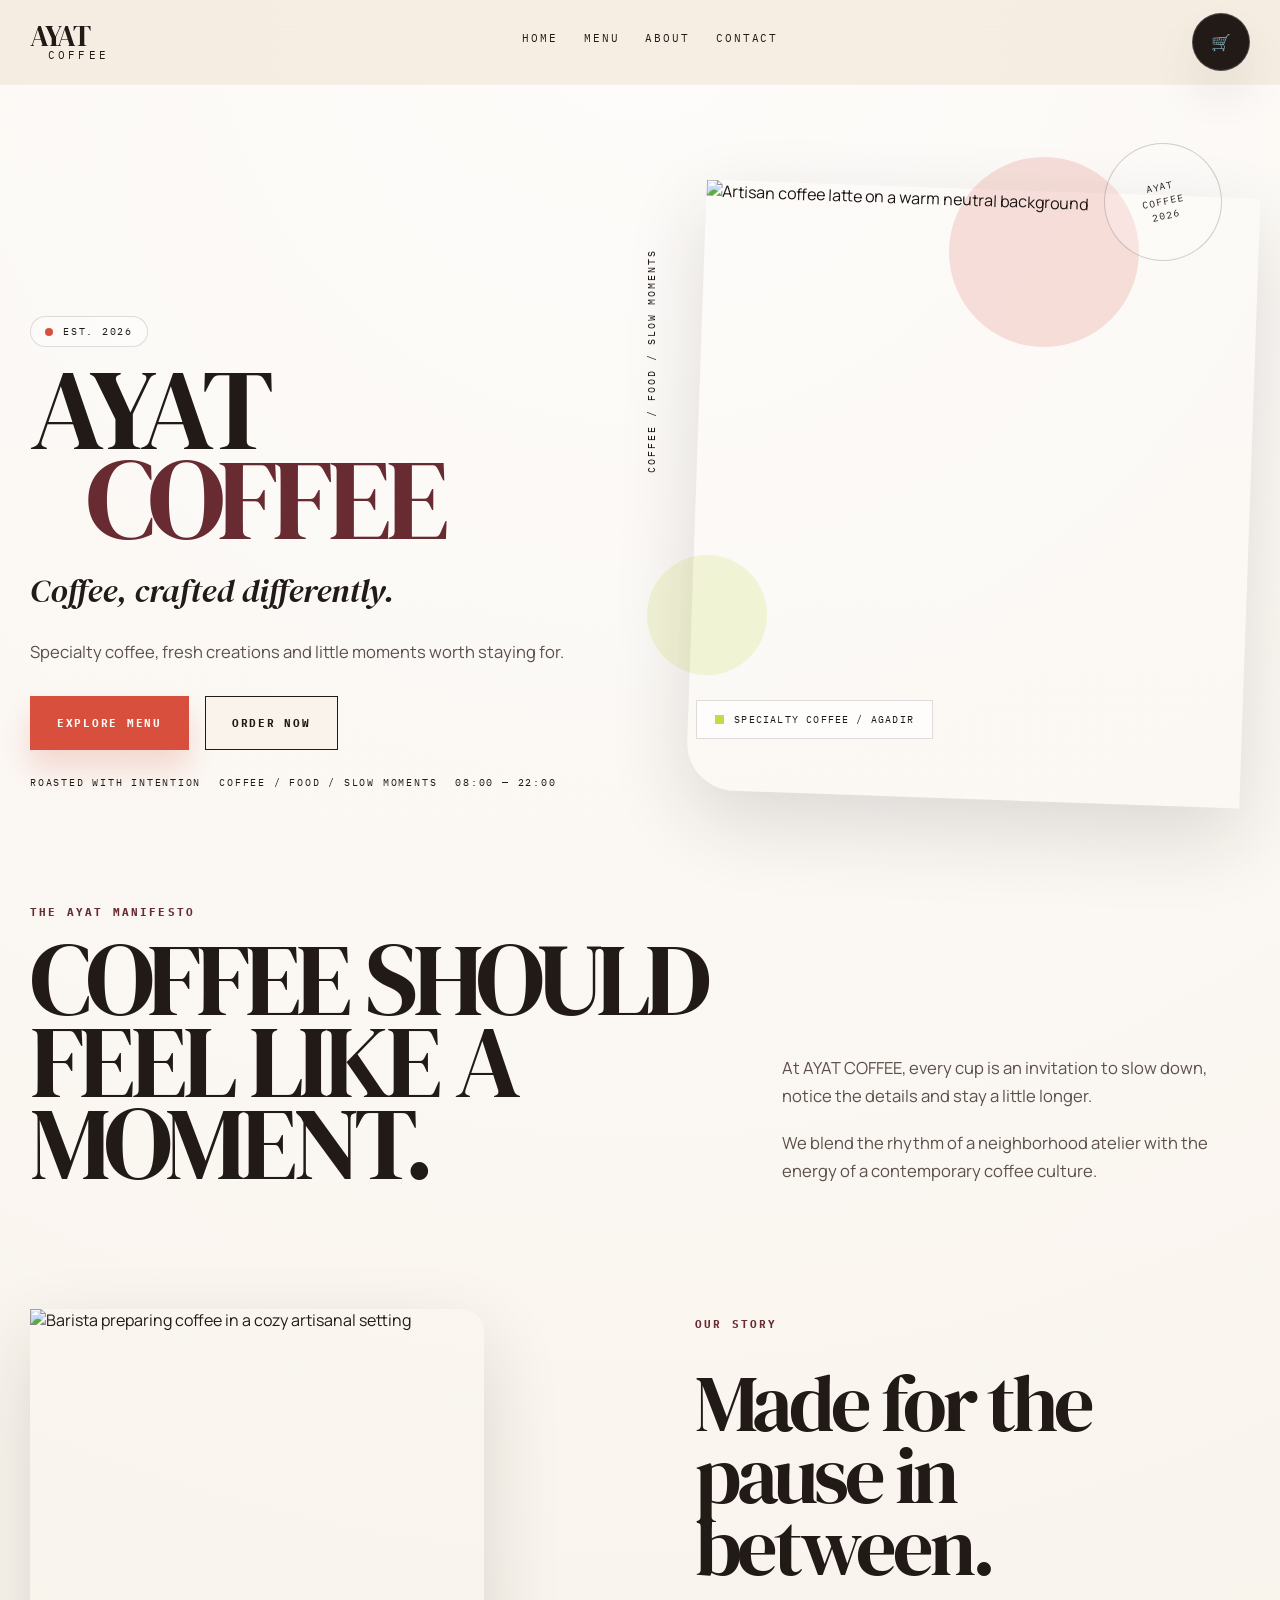
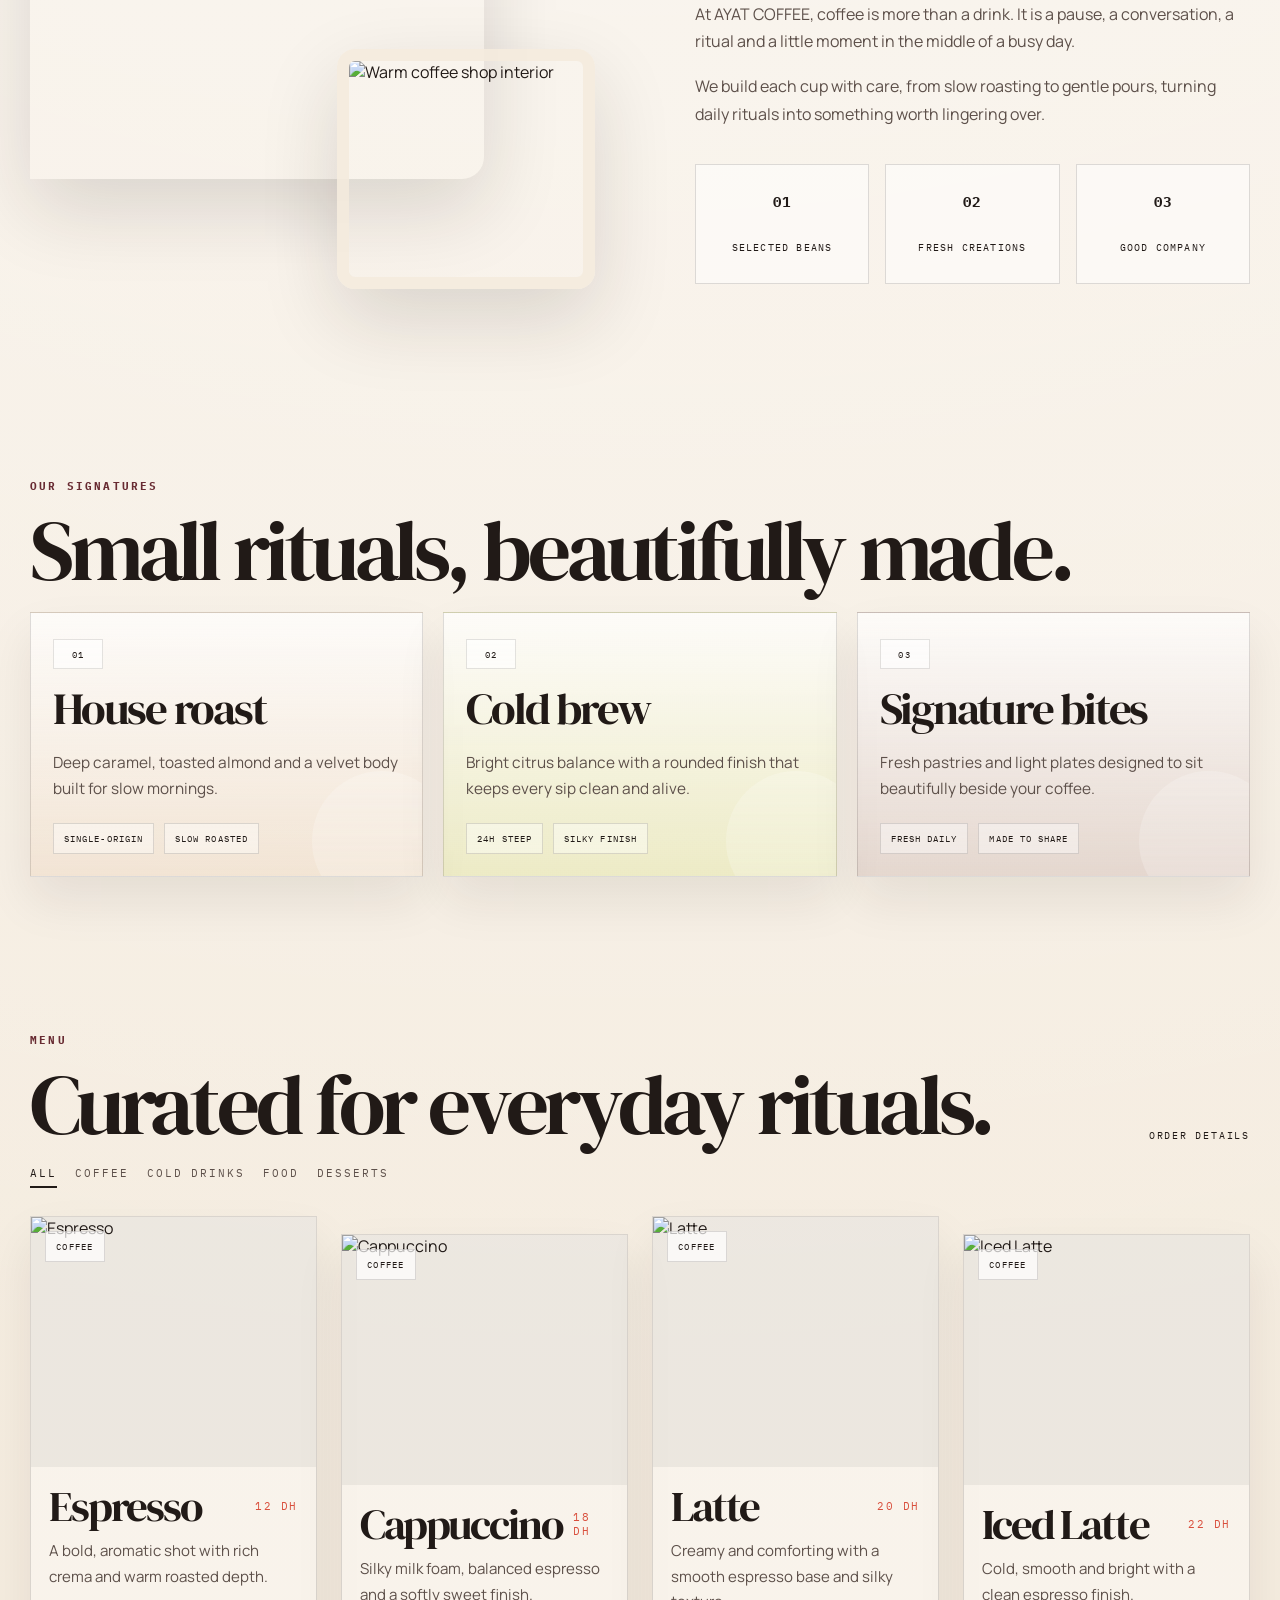
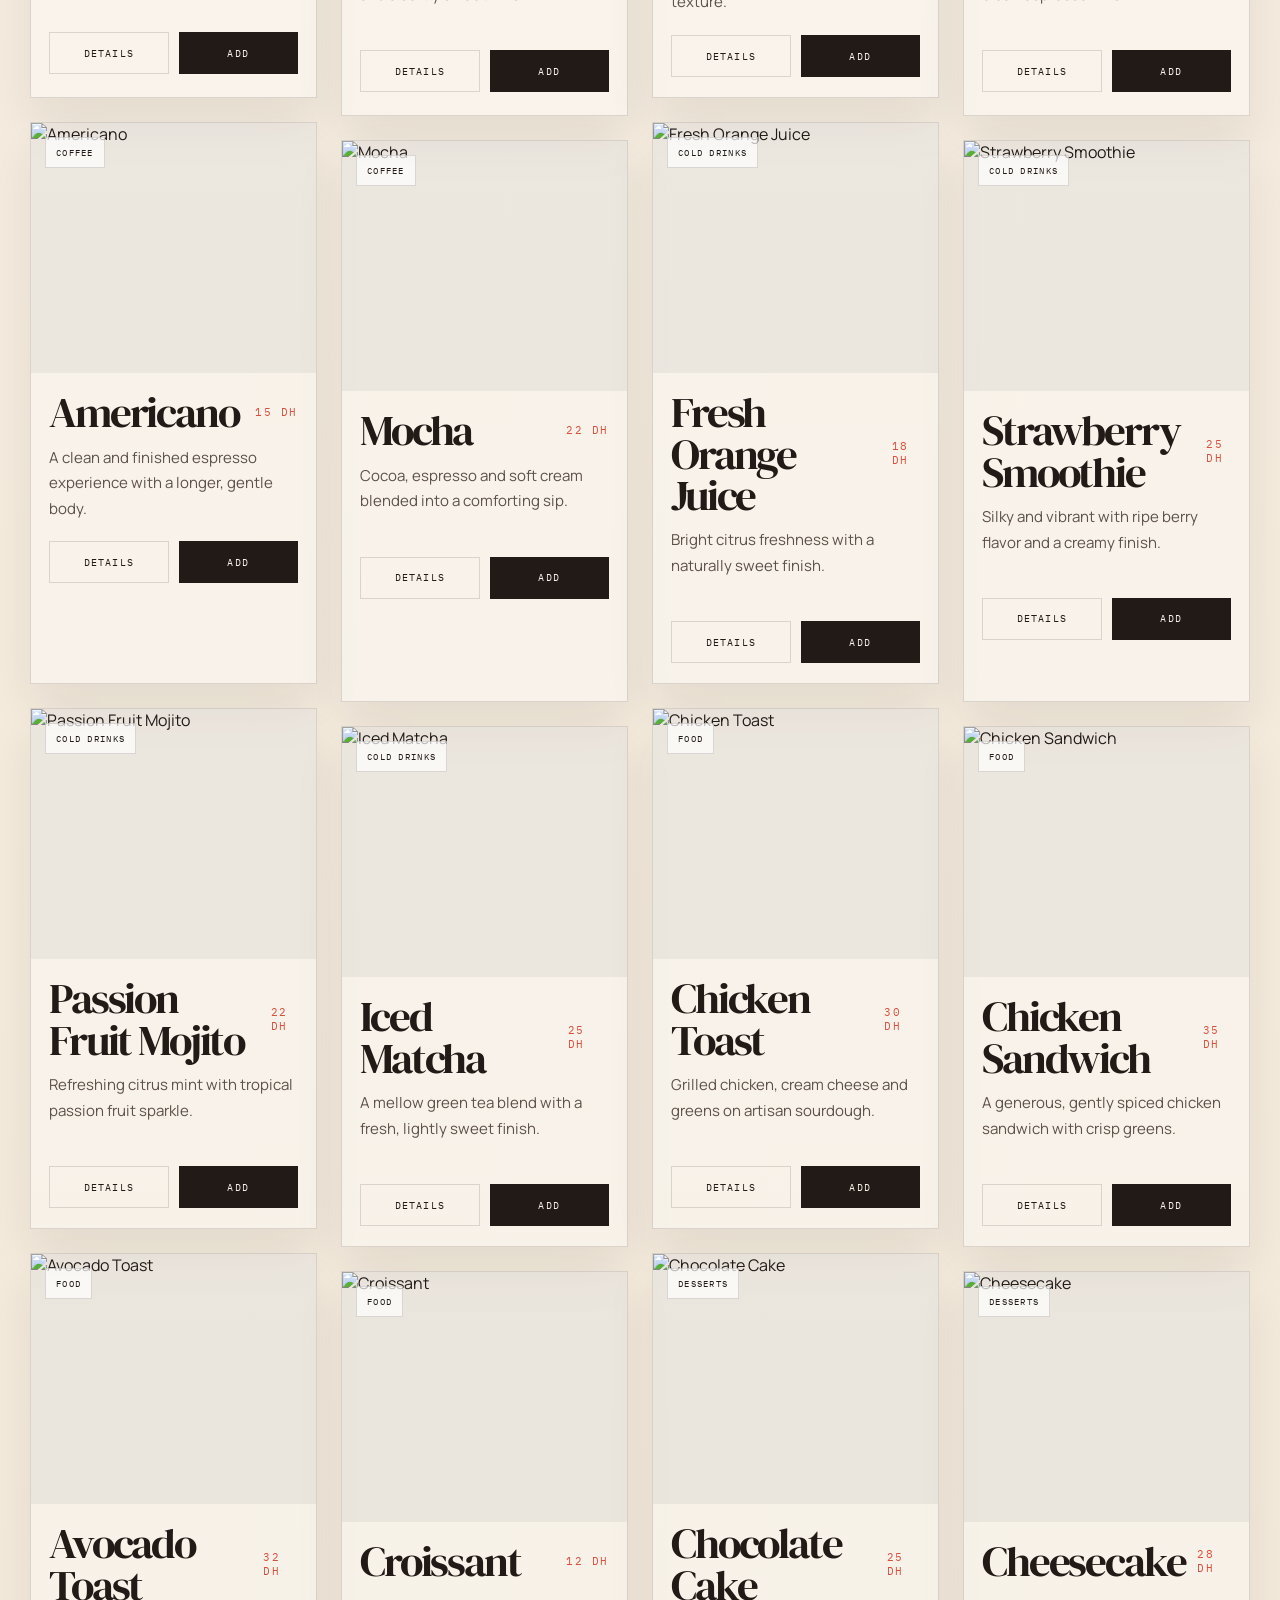
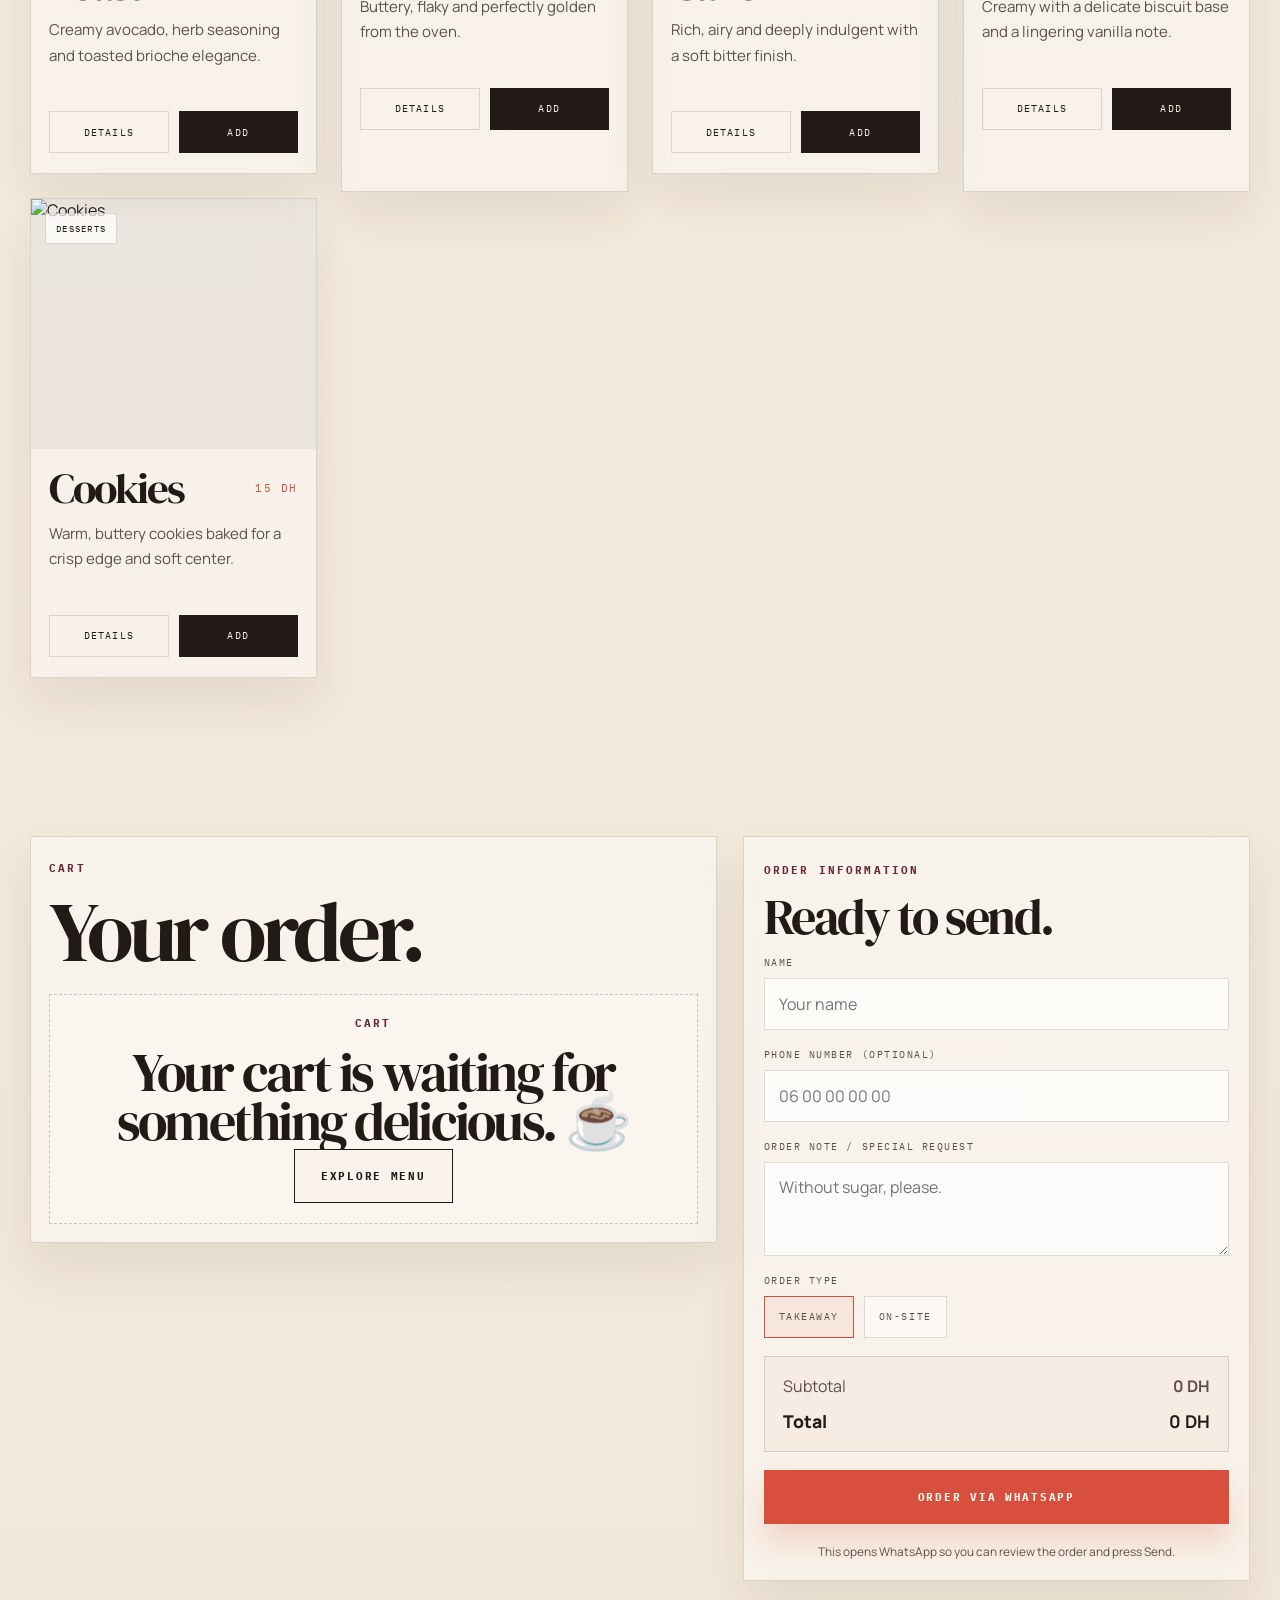
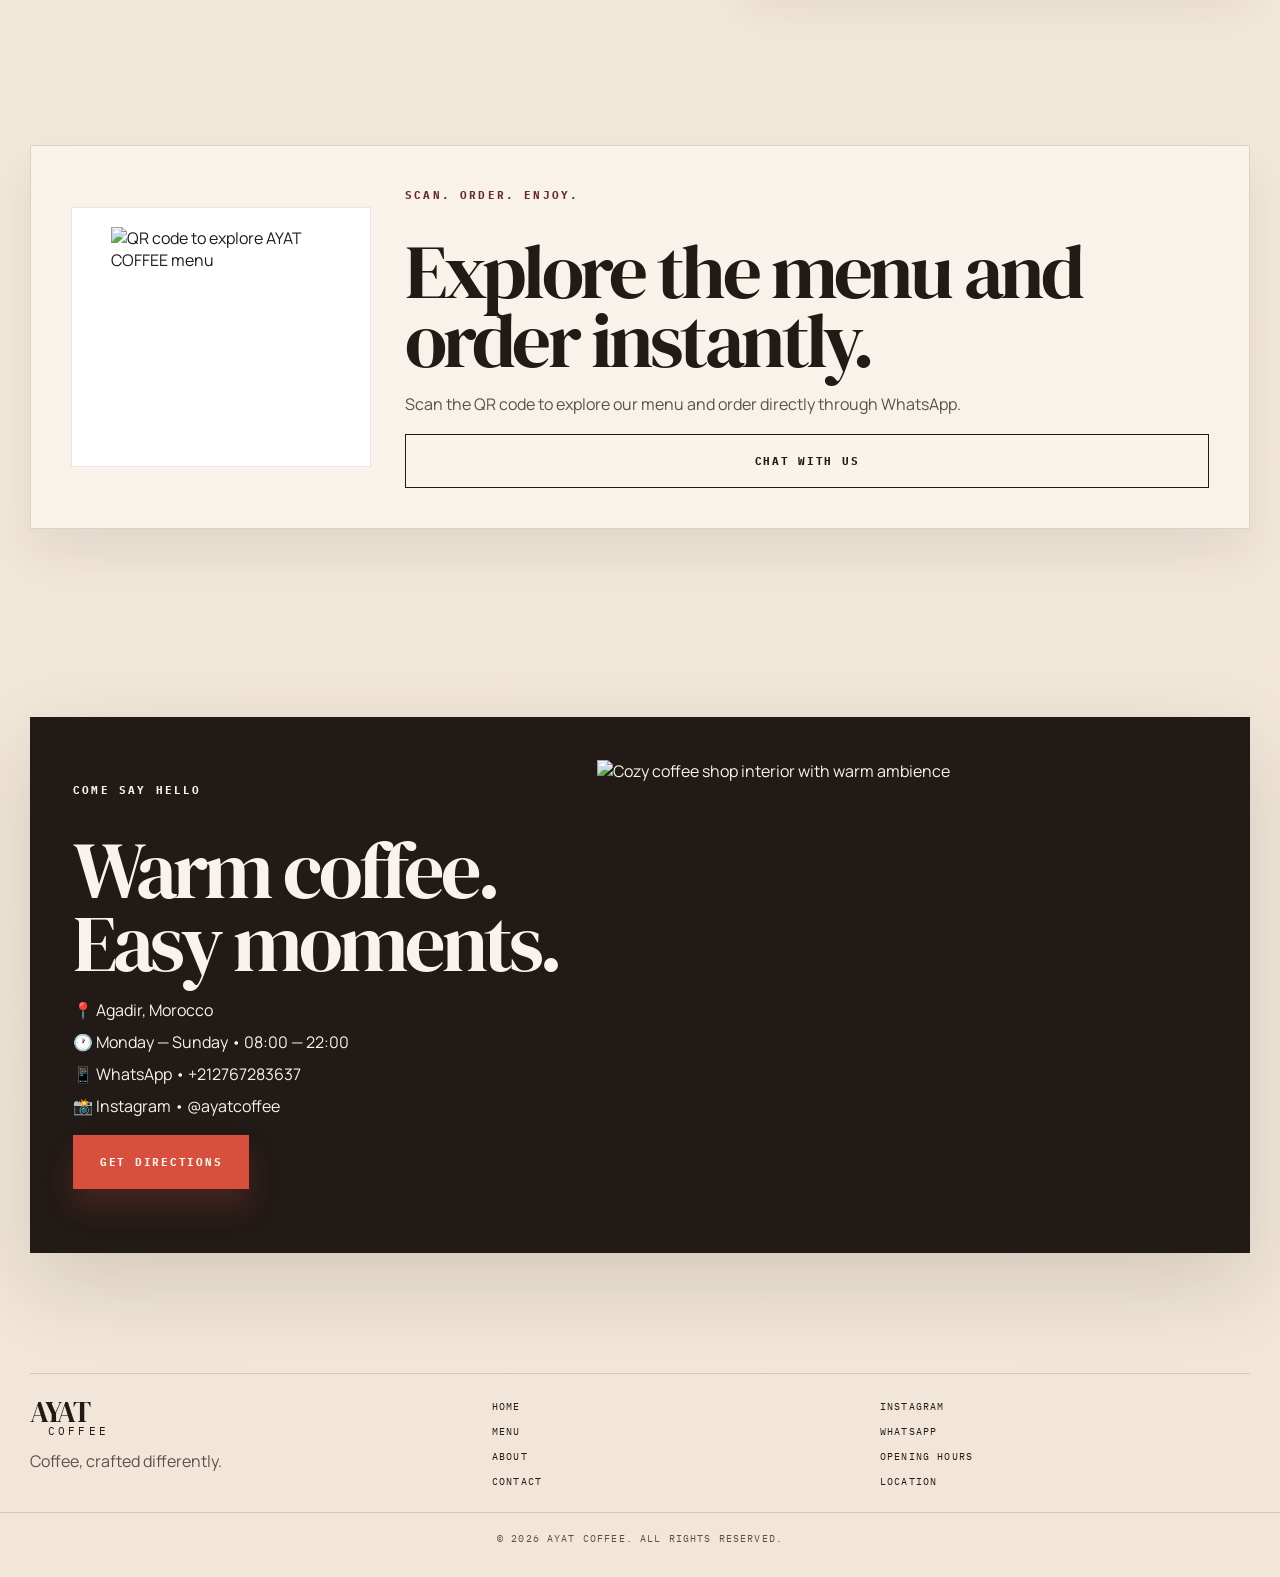
==== commit 161b153c: "Refine AYAT COFFEE v3 with premium editorial details" ====
--- a/index.html
+++ b/index.html
@@ -154,6 +154,49 @@
         </div>
       </section>
 
+      <section class="section ritual" aria-label="Signature coffee experiences">
+        <div class="container">
+          <div class="section-heading">
+            <div>
+              <p class="eyebrow">OUR SIGNATURES</p>
+              <h2>Small rituals, beautifully made.</h2>
+            </div>
+          </div>
+
+          <div class="ritual-strip">
+            <article class="ritual-card ritual-card--warm">
+              <span class="ritual-index">01</span>
+              <h3>House roast</h3>
+              <p>Deep caramel, toasted almond and a velvet body built for slow mornings.</p>
+              <ul>
+                <li>Single-origin</li>
+                <li>Slow roasted</li>
+              </ul>
+            </article>
+
+            <article class="ritual-card ritual-card--mid">
+              <span class="ritual-index">02</span>
+              <h3>Cold brew</h3>
+              <p>Bright citrus balance with a rounded finish that keeps every sip clean and alive.</p>
+              <ul>
+                <li>24h steep</li>
+                <li>Silky finish</li>
+              </ul>
+            </article>
+
+            <article class="ritual-card ritual-card--dark">
+              <span class="ritual-index">03</span>
+              <h3>Signature bites</h3>
+              <p>Fresh pastries and light plates designed to sit beautifully beside your coffee.</p>
+              <ul>
+                <li>Fresh daily</li>
+                <li>Made to share</li>
+              </ul>
+            </article>
+          </div>
+        </div>
+      </section>
+
       <section class="section menu" id="menu">
         <div class="container">
           <div class="section-heading">
--- a/styles.css
+++ b/styles.css
@@ -1402,6 +1402,10 @@
     grid-template-columns: repeat(2, minmax(0, 1fr));
   }
 
+  .ritual-strip {
+    grid-template-columns: 1fr;
+  }
+
   .nav-links {
     display: none;
   }
@@ -1413,6 +1417,97 @@
   .footer-grid {
     grid-template-columns: 1fr 1fr;
   }
+}
+
+.ritual-strip {
+  display: grid;
+  grid-template-columns: repeat(3, minmax(0, 1fr));
+  gap: 20px;
+  margin-top: 10px;
+}
+
+.ritual-card {
+  position: relative;
+  display: grid;
+  gap: 18px;
+  padding: 26px 22px 22px;
+  min-height: 265px;
+  border: 1px solid var(--line);
+  background: rgba(255, 255, 255, 0.46);
+  box-shadow: var(--shadow-soft);
+  overflow: hidden;
+}
+
+.ritual-card::before {
+  content: "";
+  position: absolute;
+  inset: auto -30px -35px auto;
+  width: 140px;
+  height: 140px;
+  border-radius: 50%;
+  background: rgba(255, 255, 255, 0.2);
+}
+
+.ritual-card--warm {
+  background: linear-gradient(180deg, rgba(255, 255, 255, 0.72), rgba(234, 206, 179, 0.32));
+}
+
+.ritual-card--mid {
+  background: linear-gradient(180deg, rgba(255, 255, 255, 0.72), rgba(199, 217, 74, 0.2));
+}
+
+.ritual-card--dark {
+  background: linear-gradient(180deg, rgba(255, 255, 255, 0.72), rgba(104, 43, 50, 0.12));
+}
+
+.ritual-index {
+  display: inline-flex;
+  align-items: center;
+  justify-content: center;
+  width: 50px;
+  height: 30px;
+  border: 1px solid rgba(33, 26, 23, 0.12);
+  background: rgba(255, 255, 255, 0.62);
+  font-family: "IBM Plex Mono", monospace;
+  font-size: 0.58rem;
+  letter-spacing: 0.14em;
+  text-transform: uppercase;
+}
+
+.ritual-card h3 {
+  position: relative;
+  z-index: 1;
+  font-size: clamp(2.2rem, 4vw, 2.8rem);
+}
+
+.ritual-card p {
+  position: relative;
+  z-index: 1;
+  font-size: 0.96rem;
+}
+
+.ritual-card ul {
+  position: relative;
+  z-index: 1;
+  list-style: none;
+  padding: 0;
+  margin: 0;
+  display: flex;
+  gap: 10px;
+  flex-wrap: wrap;
+  font-family: "IBM Plex Mono", monospace;
+  font-size: 0.56rem;
+  letter-spacing: 0.12em;
+  text-transform: uppercase;
+  color: var(--ink);
+}
+
+.ritual-card li {
+  display: inline-flex;
+  align-items: center;
+  padding: 8px 10px;
+  border: 1px solid rgba(33, 26, 23, 0.14);
+  background: rgba(255, 255, 255, 0.42);
 }
 
 @media (max-width: 640px) {
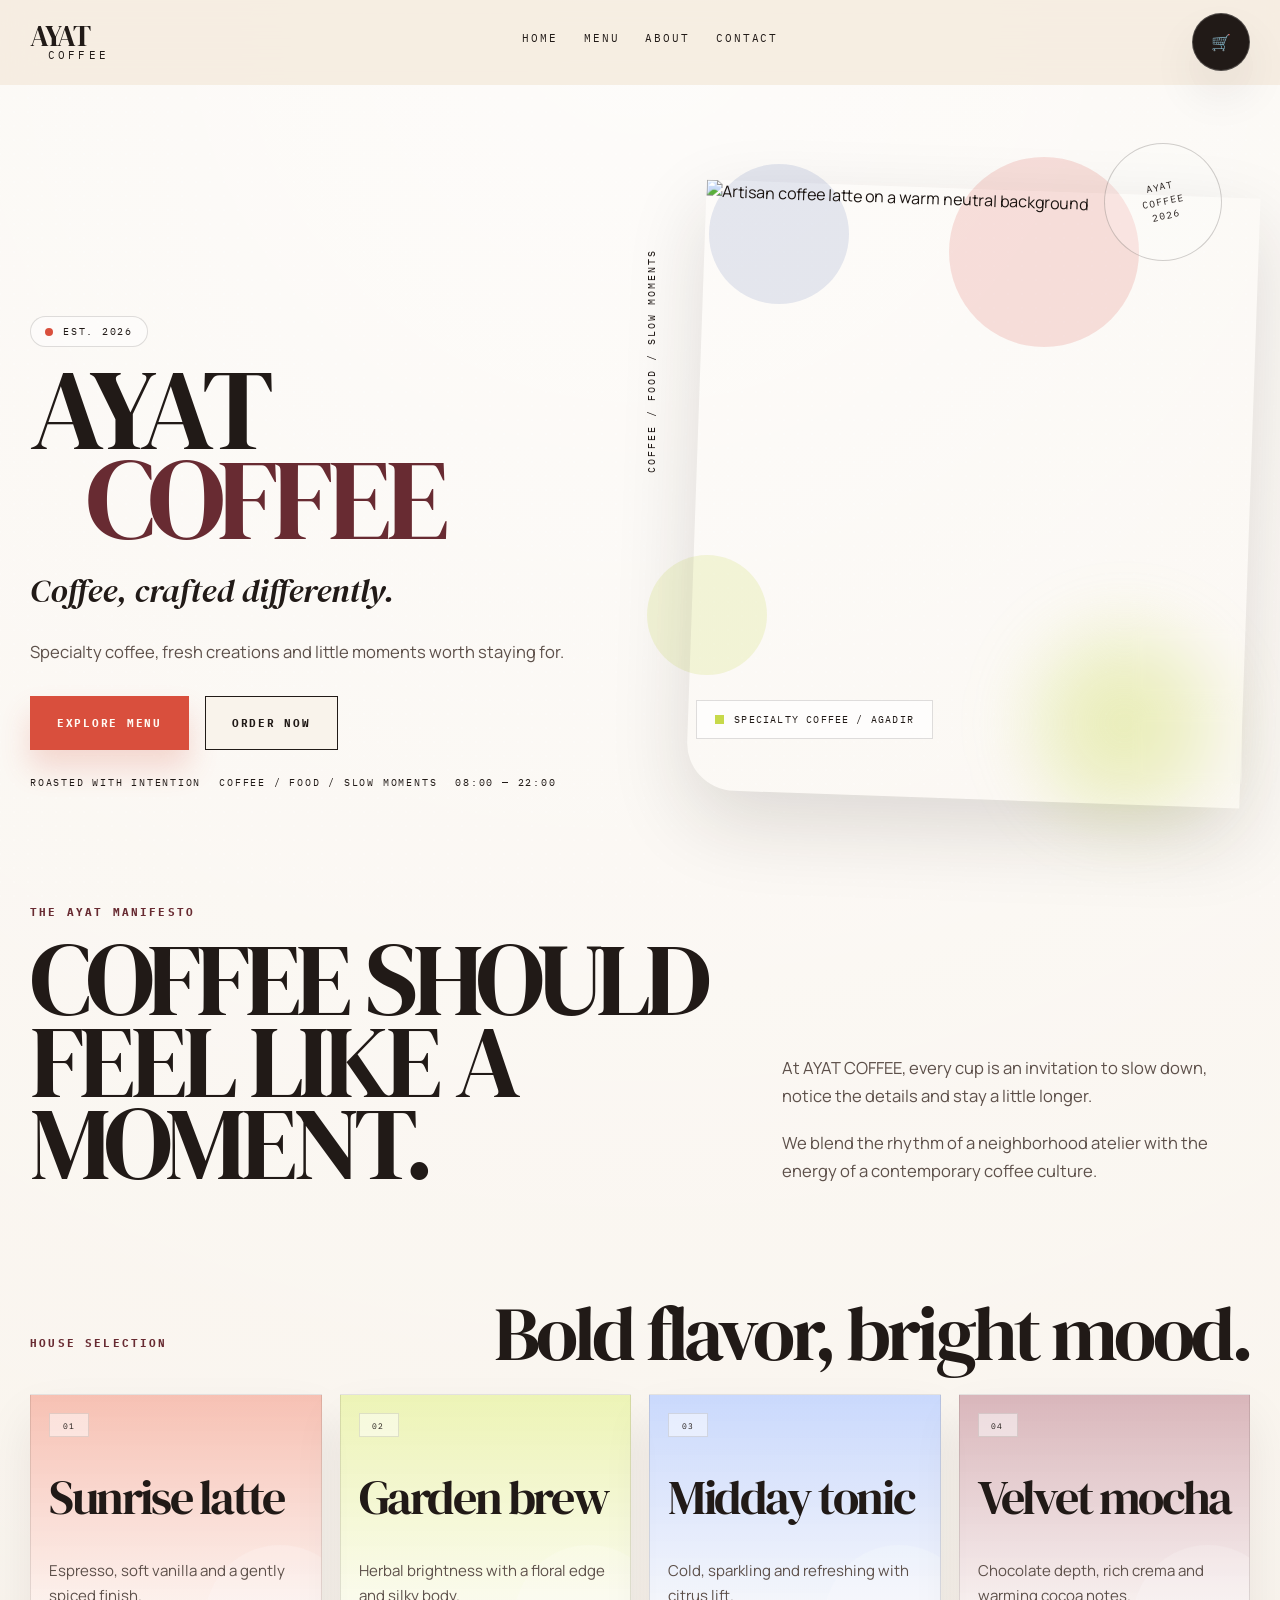
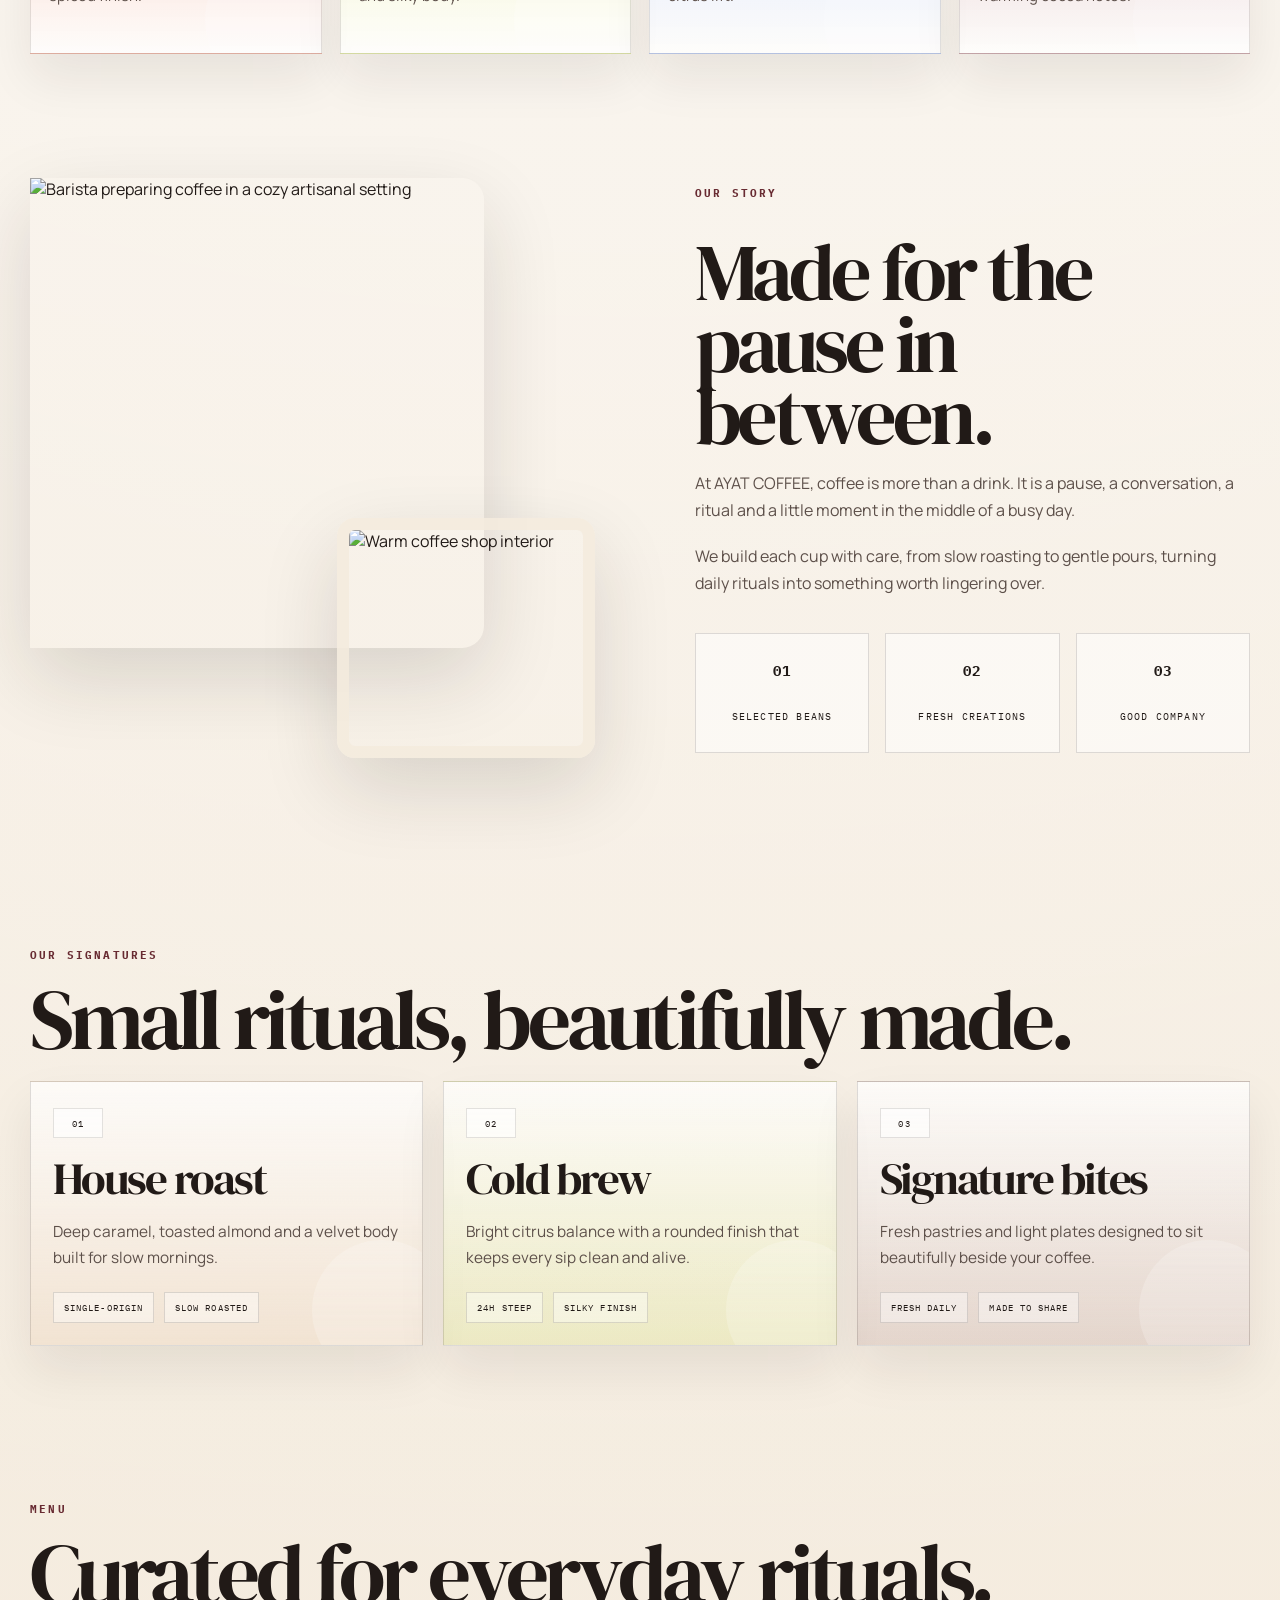
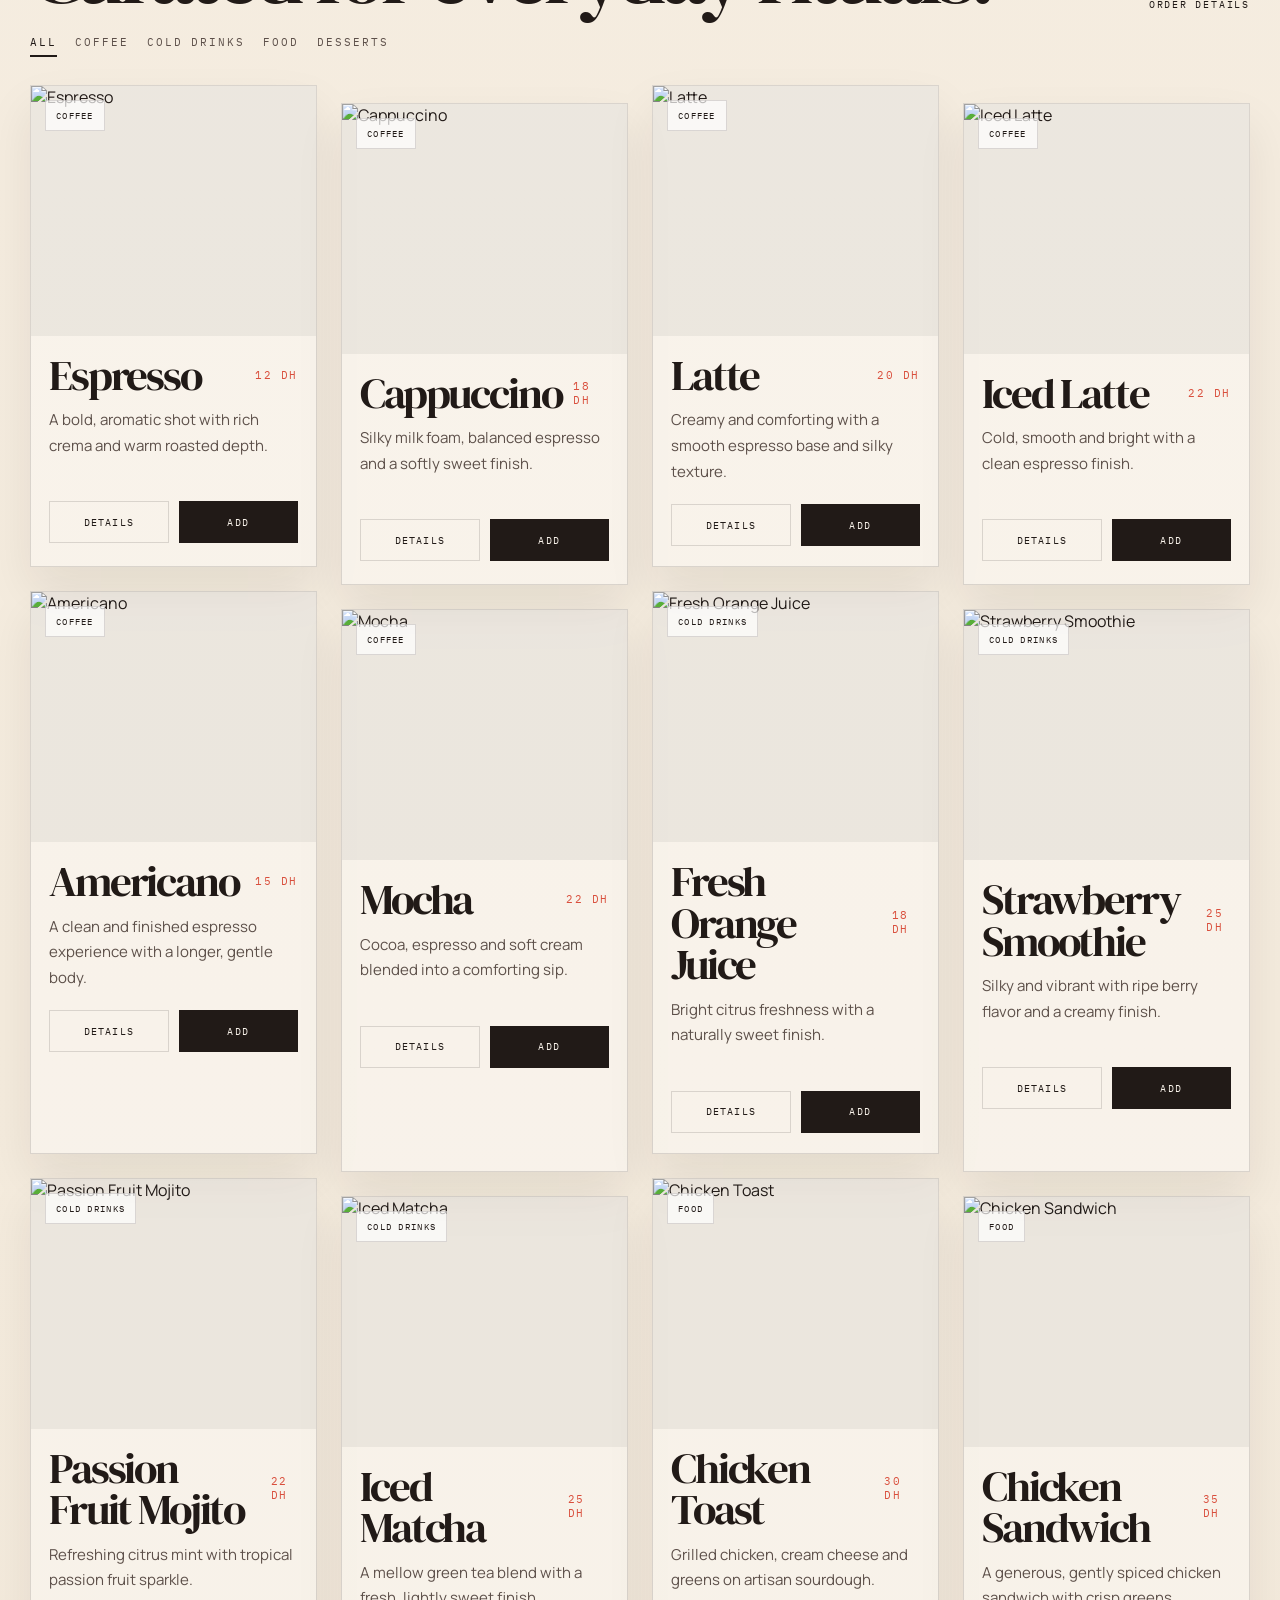
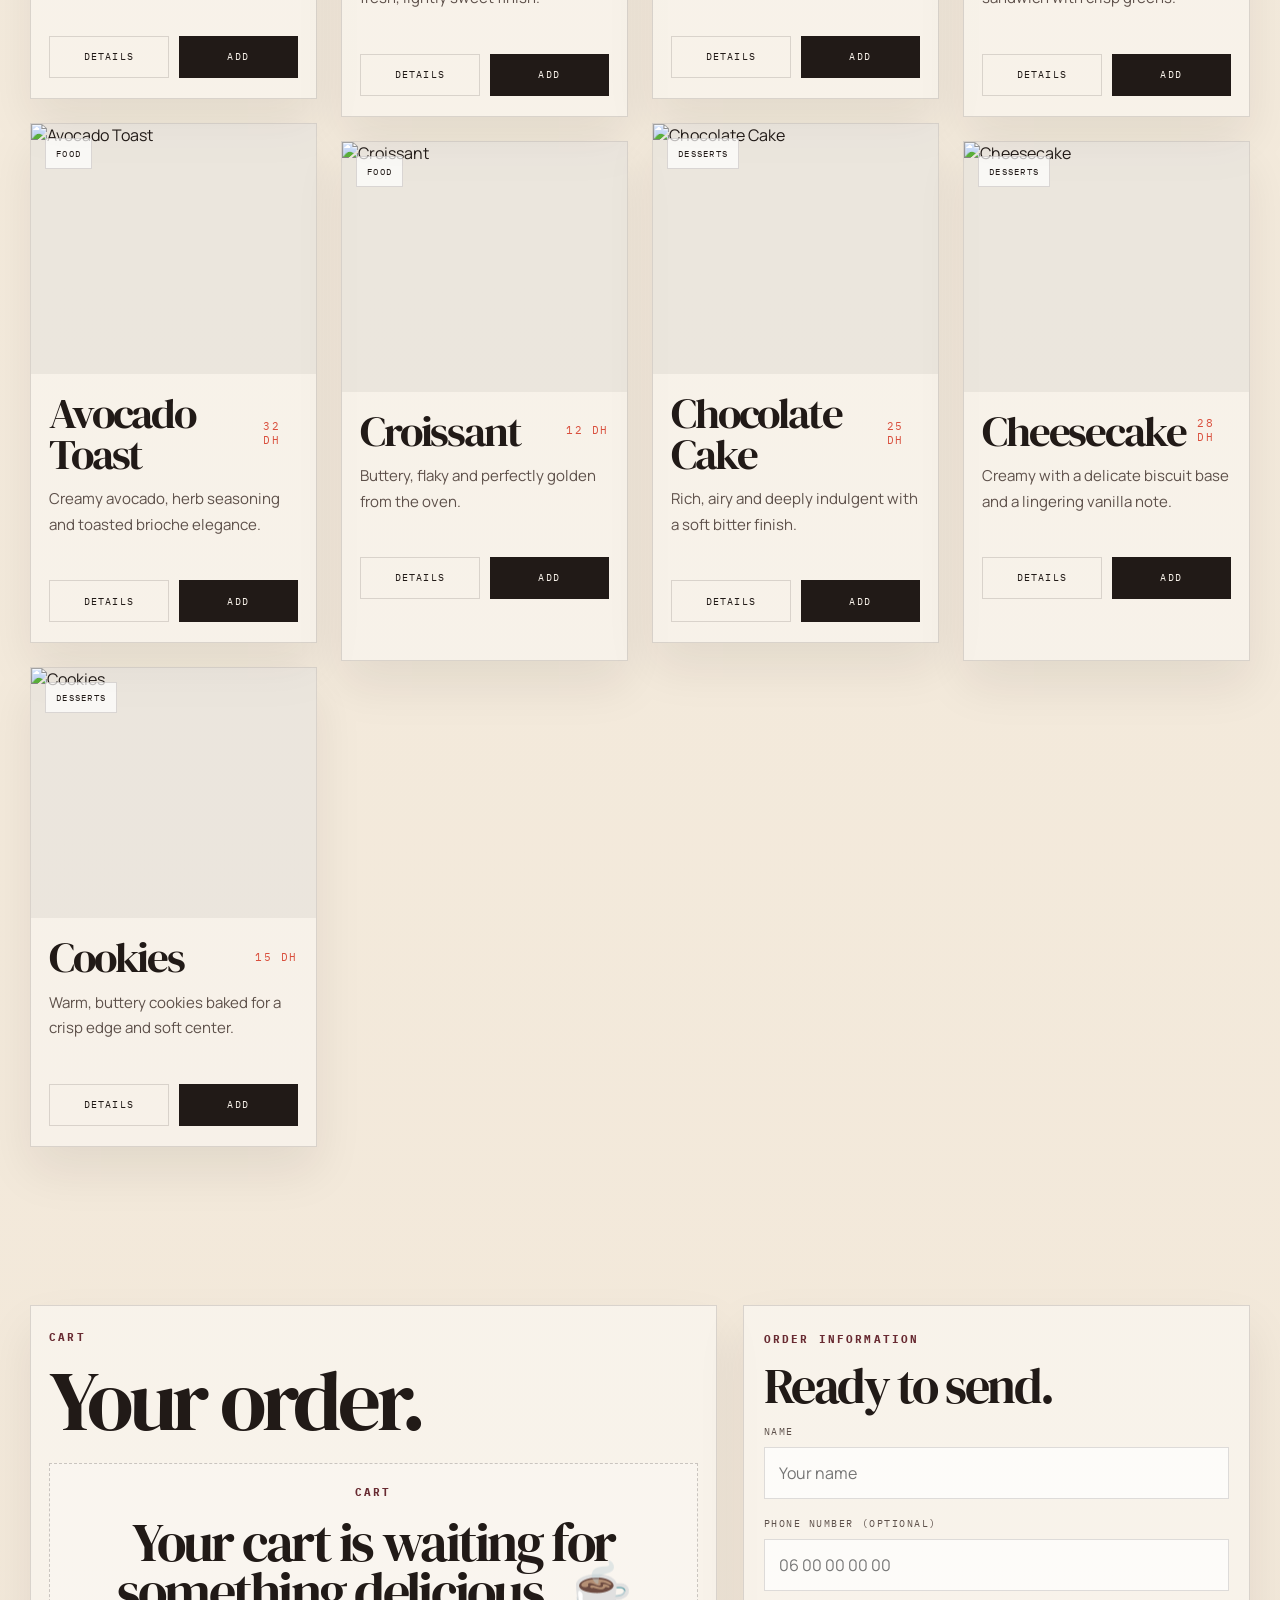
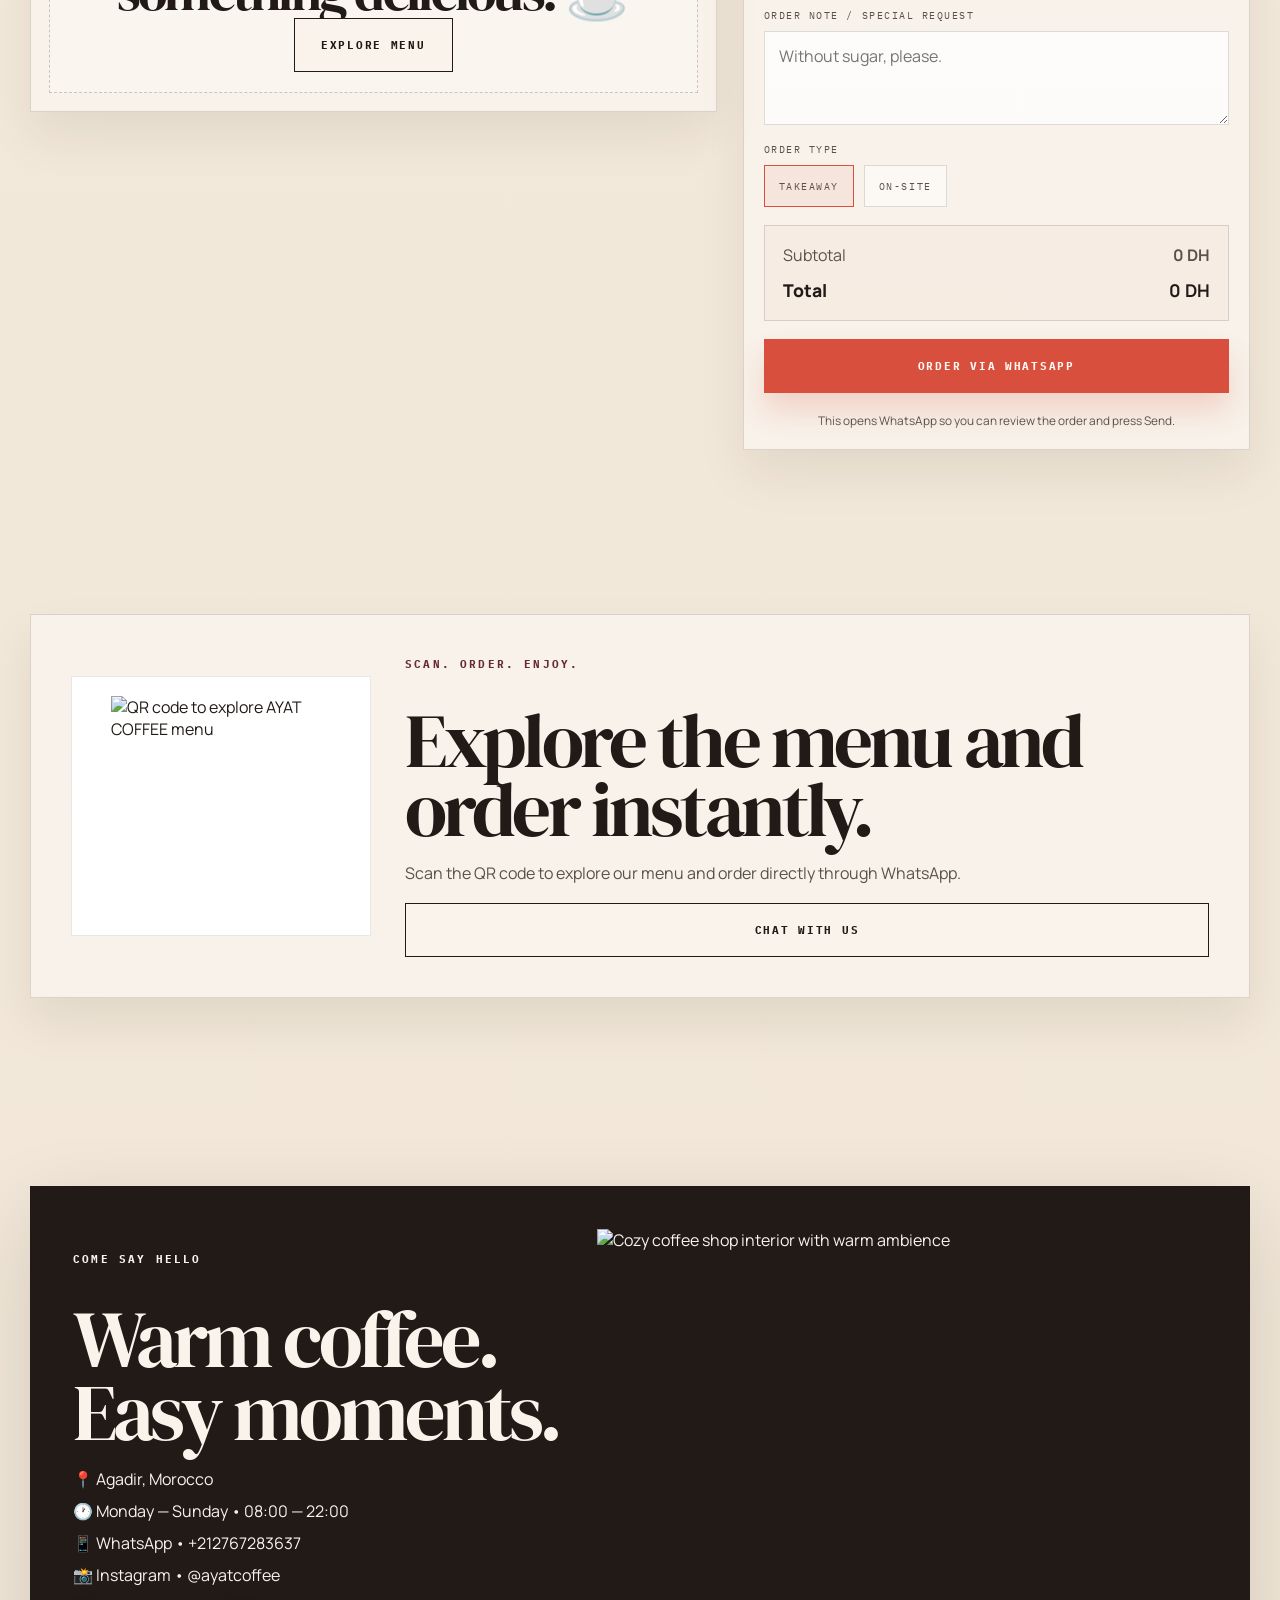
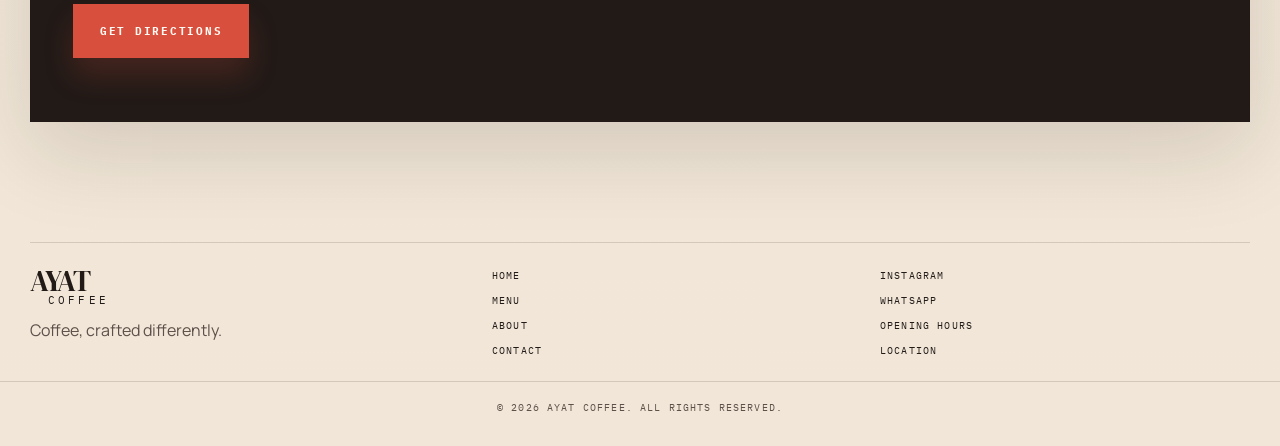
==== commit 13cf6967: "Maximalist AYAT COFFEE redesign v4" ====
--- a/index.html
+++ b/index.html
@@ -77,6 +77,7 @@
           <div class="hero-art" aria-label="Featured coffee image">
             <div class="shape shape--coral" aria-hidden="true"></div>
             <div class="shape shape--chartreuse" aria-hidden="true"></div>
+            <div class="shape shape--cobalt" aria-hidden="true"></div>
             <div class="hero-label">Coffee / food / slow moments</div>
             <div class="hero-stamp">AYAT<br />COFFEE<br />2026</div>
             <div class="hero-photo">
@@ -86,6 +87,16 @@
               />
             </div>
             <div class="hero-badge">Specialty coffee / Agadir</div>
+            <div class="hero-mini-rail">
+              <div class="mini-note mini-note--coral">
+                <span>Fresh roast</span>
+                <strong>12</strong>
+              </div>
+              <div class="mini-note mini-note--green">
+                <span>Signature</span>
+                <strong>7</strong>
+              </div>
+            </div>
           </div>
         </div>
       </section>
@@ -103,6 +114,37 @@
             <p>
               We blend the rhythm of a neighborhood atelier with the energy of a contemporary coffee culture.
             </p>
+          </div>
+        </div>
+      </section>
+
+      <section class="section palette-showcase" aria-label="AYAT coffee collection">
+        <div class="container showcase-shell">
+          <div class="showcase-copy">
+            <p class="eyebrow">House selection</p>
+            <h2>Bold flavor, bright mood.</h2>
+          </div>
+          <div class="showcase-grid">
+            <article class="showcase-item showcase-item--coral">
+              <span>01</span>
+              <h3>Sunrise latte</h3>
+              <p>Espresso, soft vanilla and a gently spiced finish.</p>
+            </article>
+            <article class="showcase-item showcase-item--chartreuse">
+              <span>02</span>
+              <h3>Garden brew</h3>
+              <p>Herbal brightness with a floral edge and silky body.</p>
+            </article>
+            <article class="showcase-item showcase-item--cobalt">
+              <span>03</span>
+              <h3>Midday tonic</h3>
+              <p>Cold, sparkling and refreshing with citrus lift.</p>
+            </article>
+            <article class="showcase-item showcase-item--burgundy">
+              <span>04</span>
+              <h3>Velvet mocha</h3>
+              <p>Chocolate depth, rich crema and warming cocoa notes.</p>
+            </article>
           </div>
         </div>
       </section>
--- a/styles.css
+++ b/styles.css
@@ -6,9 +6,15 @@
   --muted: #5d504a;
   --line: rgba(33, 26, 23, 0.14);
   --coral: #d94f3d;
+  --coral-soft: #f6b5a6;
   --chartreuse: #c7d94a;
+  --chartreuse-soft: #eaf3a9;
   --burgundy: #682b32;
+  --burgundy-soft: #d2a8af;
   --cobalt: #3155a6;
+  --cobalt-soft: #bfd2ff;
+  --gold: #f8cf72;
+  --gold-soft: #fcebba;
   --soft-white: rgba(255, 255, 255, 0.8);
   --shadow-soft: 0 24px 46px rgba(33, 26, 23, 0.08);
   --shadow-strong: 0 30px 80px rgba(33, 26, 23, 0.14);
@@ -50,6 +56,19 @@
   z-index: 0;
 }
 
+body::after {
+  content: "";
+  position: fixed;
+  inset: auto 4% 8% auto;
+  width: min(18vw, 210px);
+  height: min(18vw, 210px);
+  border-radius: 50%;
+  background: radial-gradient(circle, rgba(199, 217, 74, 0.42), rgba(199, 217, 74, 0));
+  filter: blur(30px);
+  pointer-events: none;
+  z-index: 0;
+}
+
 body > * {
   position: relative;
   z-index: 1;
@@ -434,6 +453,14 @@
   background: rgba(199, 217, 74, 0.18);
 }
 
+.shape--cobalt {
+  width: 140px;
+  height: 140px;
+  left: 12%;
+  top: 8%;
+  background: rgba(49, 85, 166, 0.12);
+}
+
 .hero-label {
   position: absolute;
   left: 10px;
@@ -492,6 +519,48 @@
   display: inline-block;
 }
 
+.hero-mini-rail {
+  position: absolute;
+  right: 8px;
+  bottom: 15px;
+  display: grid;
+  gap: 12px;
+}
+
+.mini-note {
+  display: grid;
+  gap: 4px;
+  padding: 12px 14px;
+  min-width: 110px;
+  border: 1px solid rgba(33, 26, 23, 0.12);
+  background: rgba(255, 255, 255, 0.7);
+  backdrop-filter: blur(6px);
+  box-shadow: var(--shadow-soft);
+}
+
+.mini-note span {
+  font-family: "IBM Plex Mono", monospace;
+  font-size: 0.52rem;
+  letter-spacing: 0.14em;
+  text-transform: uppercase;
+  color: var(--ink);
+}
+
+.mini-note strong {
+  font-family: "DM Serif Display", serif;
+  font-size: 2.2rem;
+  line-height: 0.9;
+  letter-spacing: -0.05em;
+}
+
+.mini-note--coral {
+  background: rgba(246, 181, 166, 0.34);
+}
+
+.mini-note--green {
+  background: rgba(234, 243, 169, 0.48);
+}
+
 .manifesto {
   padding-top: 10px;
 }
@@ -516,6 +585,93 @@
   display: grid;
   gap: 18px;
   font-size: 1.04rem;
+}
+
+.palette-showcase {
+  padding-top: 20px;
+}
+
+.showcase-shell {
+  display: grid;
+  gap: 26px;
+}
+
+.showcase-copy {
+  display: flex;
+  justify-content: space-between;
+  align-items: end;
+  gap: 16px;
+}
+
+.showcase-grid {
+  display: grid;
+  grid-template-columns: repeat(4, minmax(0, 1fr));
+  gap: 18px;
+}
+
+.showcase-item {
+  position: relative;
+  display: grid;
+  gap: 16px;
+  min-height: 260px;
+  padding: 18px 18px 22px;
+  border: 1px solid rgba(33, 26, 23, 0.12);
+  box-shadow: var(--shadow-soft);
+  overflow: hidden;
+}
+
+.showcase-item::before {
+  content: "";
+  position: absolute;
+  width: 150px;
+  height: 150px;
+  border-radius: 50%;
+  right: -34px;
+  bottom: -42px;
+  background: rgba(255, 255, 255, 0.18);
+}
+
+.showcase-item span {
+  position: relative;
+  z-index: 1;
+  display: inline-flex;
+  width: 40px;
+  height: 24px;
+  align-items: center;
+  justify-content: center;
+  border: 1px solid rgba(33, 26, 23, 0.12);
+  background: rgba(255, 255, 255, 0.5);
+  font-family: "IBM Plex Mono", monospace;
+  font-size: 0.52rem;
+  letter-spacing: 0.16em;
+}
+
+.showcase-item h3 {
+  position: relative;
+  z-index: 1;
+  font-size: clamp(2.1rem, 4vw, 3rem);
+}
+
+.showcase-item p {
+  position: relative;
+  z-index: 1;
+  font-size: 0.94rem;
+}
+
+.showcase-item--coral {
+  background: linear-gradient(180deg, rgba(246, 181, 166, 0.82), rgba(255, 255, 255, 0.75));
+}
+
+.showcase-item--chartreuse {
+  background: linear-gradient(180deg, rgba(234, 243, 169, 0.82), rgba(255, 255, 255, 0.75));
+}
+
+.showcase-item--cobalt {
+  background: linear-gradient(180deg, rgba(191, 210, 255, 0.82), rgba(255, 255, 255, 0.76));
+}
+
+.showcase-item--burgundy {
+  background: linear-gradient(180deg, rgba(210, 168, 175, 0.82), rgba(255, 255, 255, 0.76));
 }
 
 .about {
@@ -1402,8 +1558,13 @@
     grid-template-columns: repeat(2, minmax(0, 1fr));
   }
 
-  .ritual-strip {
+  .ritual-strip,
+  .showcase-grid {
     grid-template-columns: 1fr;
+  }
+
+  .showcase-copy {
+    display: block;
   }
 
   .nav-links {
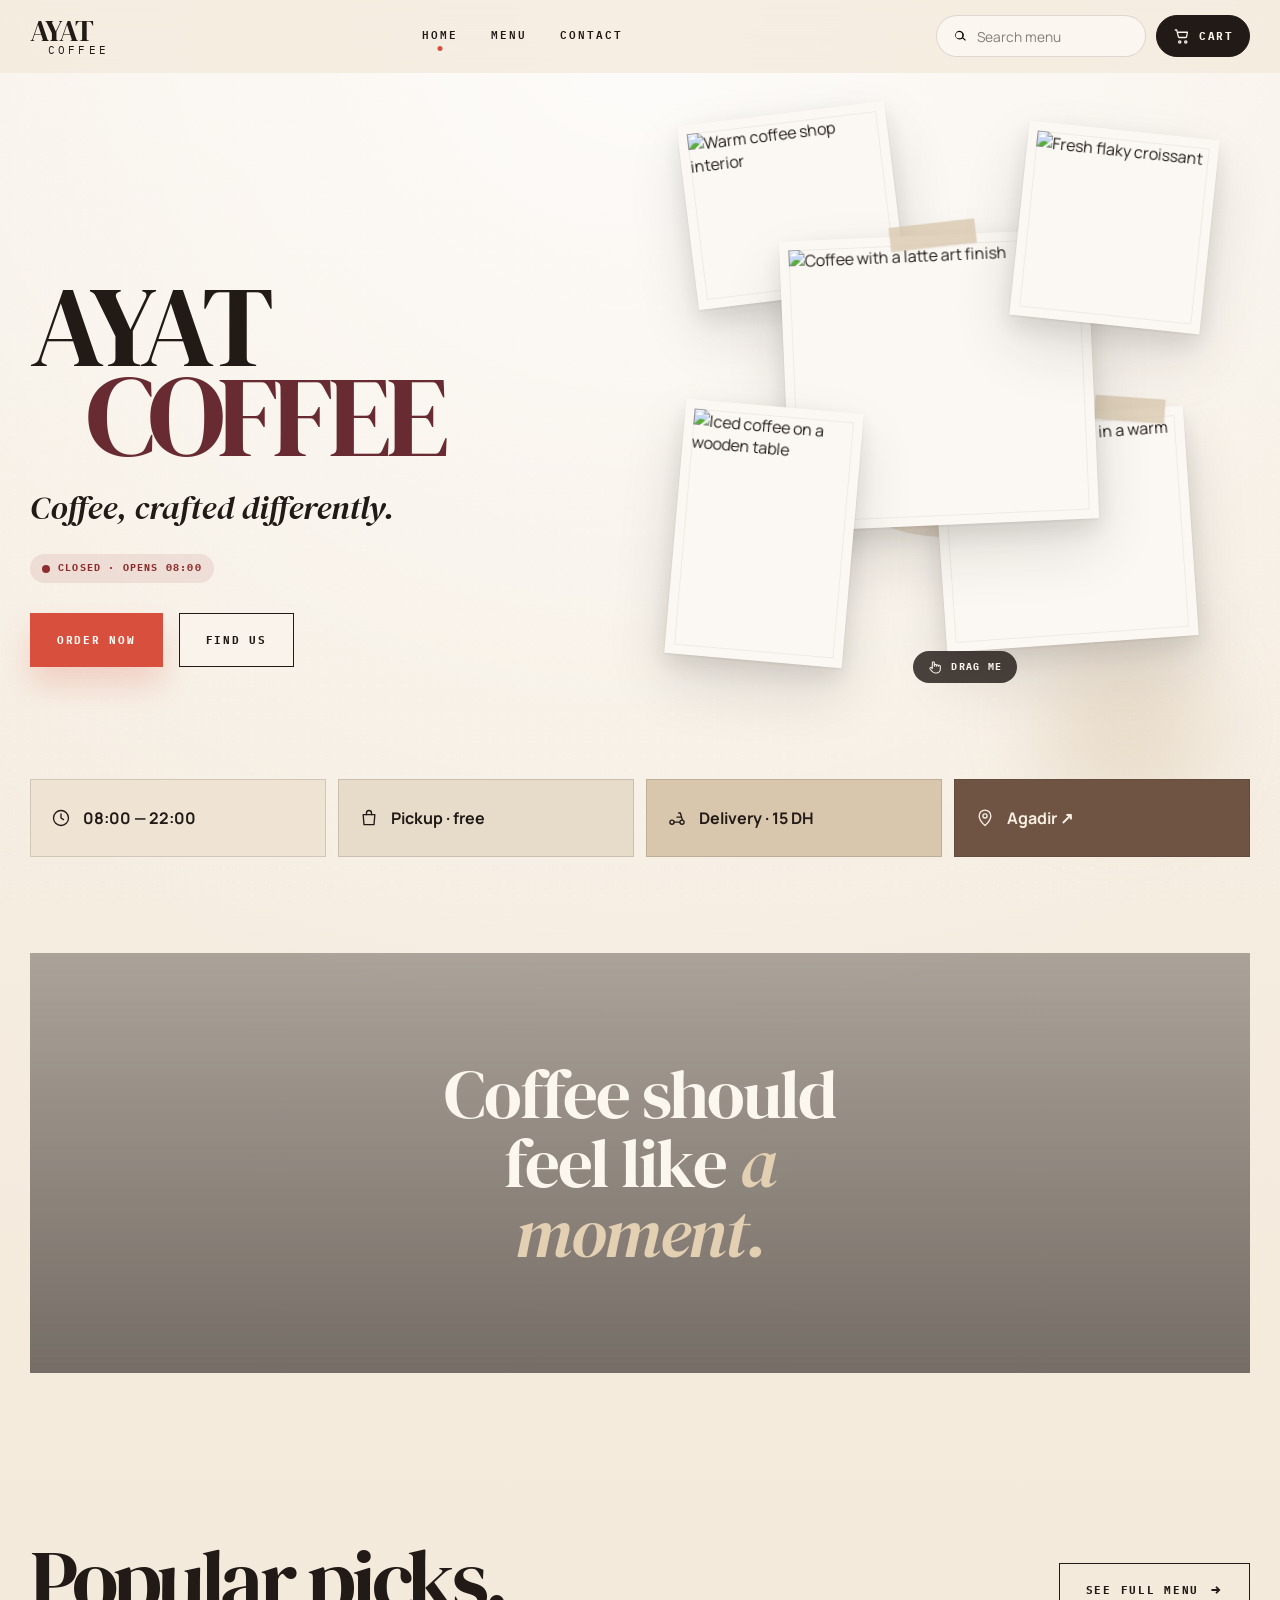
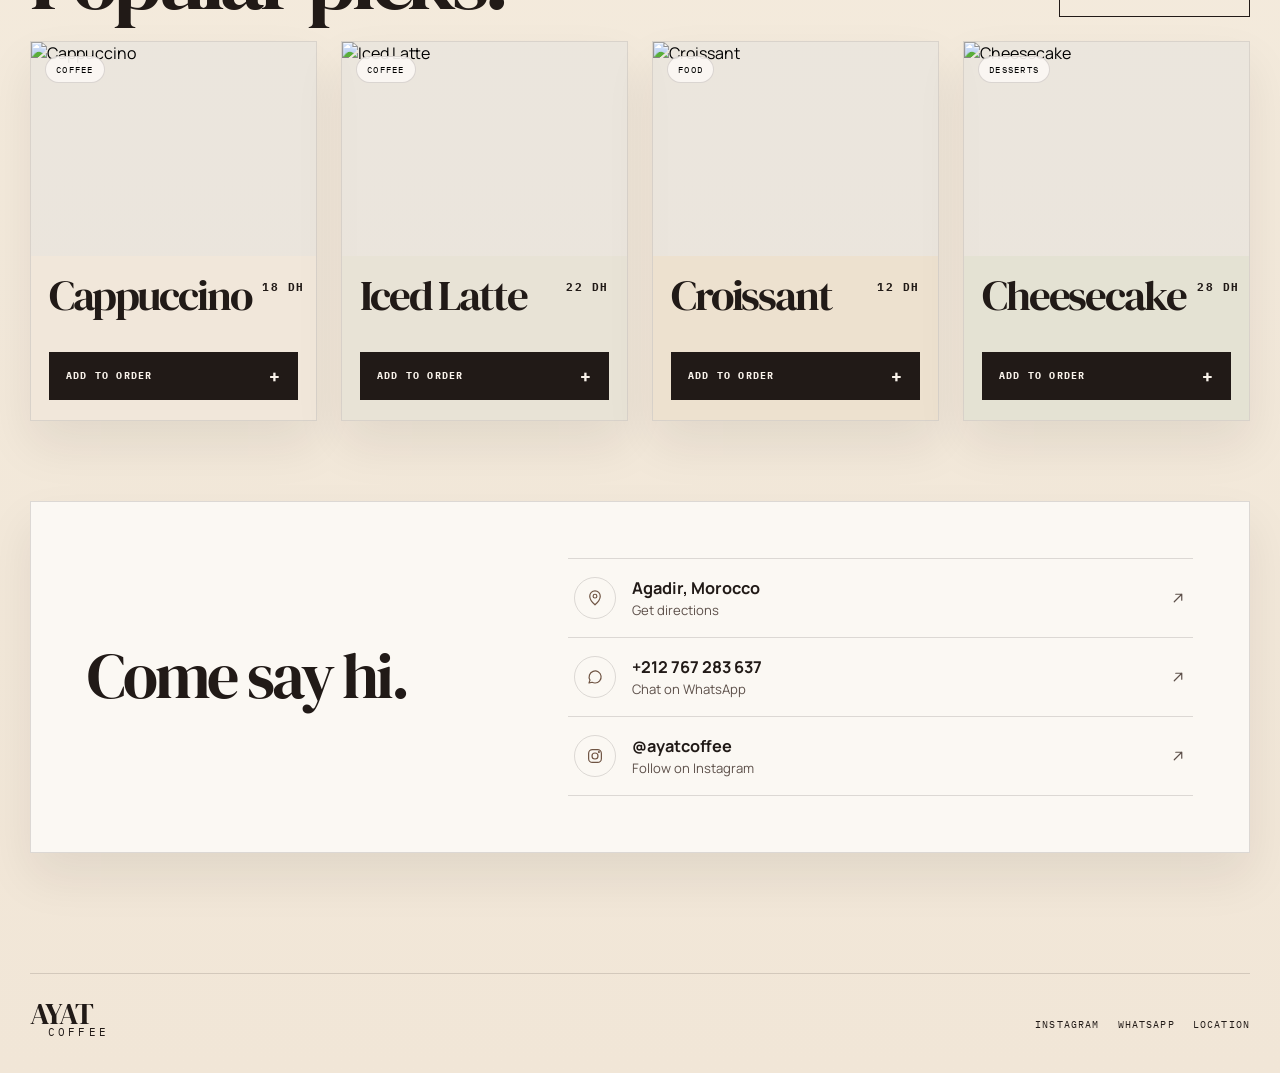
==== commit 50311161: "AYAT COFFEE v5: ordering flow, packs, mobile polish - Fix double add-to-cart bug (cart render crashe" ====
--- a/index.html
+++ b/index.html
@@ -29,22 +29,29 @@
   <body>
     <header class="site-header" id="top">
       <nav class="nav container" aria-label="Main navigation">
-        <a class="brand" href="#home" aria-label="AYAT COFFEE home">
+        <a class="brand" href="index.html" aria-label="AYAT COFFEE home">
           <span class="brand-mark">AYAT</span>
           <span class="brand-sub">COFFEE</span>
         </a>
 
         <div class="nav-links" aria-label="Main navigation links">
-          <a href="#home">Home</a>
-          <a href="#menu">Menu</a>
-          <a href="#about">About</a>
-          <a href="#contact">Contact</a>
+          <a href="index.html" data-nav="home" aria-current="page"><span data-text="Home">Home</span></a>
+          <a href="menu.html" data-nav="menu"><span data-text="Menu">Menu</span></a>
+          <a href="#contact" data-nav="contact"><span data-text="Contact">Contact</span></a>
         </div>
 
-        <button class="cart-button" id="open-cart-button" type="button" aria-label="Open cart">
-          <span class="cart-button__icon">🛒</span>
-          <span class="cart-button__count" id="cart-count-badge">0</span>
-        </button>
+        <div class="header-tools">
+          <form class="header-search" action="menu.html" method="get" aria-label="Search menu items">
+            <svg viewBox="0 0 24 24" aria-hidden="true"><path d="M10.5 3a7.5 7.5 0 015.84 12.82l4.46 4.46 1.41-1.41-4.46-4.46A7.5 7.5 0 1110.5 3zm0 2a5.5 5.5 0 100 11 5.5 5.5 0 000-11z"/></svg>
+            <input id="global-search-input" name="q" type="search" value="" placeholder="Search menu" aria-label="Search menu" />
+          </form>
+
+          <a class="cart-button" id="open-cart-button" href="cart.html" aria-label="Open cart">
+            <svg viewBox="0 0 24 24" aria-hidden="true"><path d="M3 4h2l2.2 9.2a1 1 0 001 .8h8.9a1 1 0 001-.8L19.2 7H7.3M9 18.5a1.5 1.5 0 110 3 1.5 1.5 0 010-3zm8 0a1.5 1.5 0 110 3 1.5 1.5 0 010-3z"/></svg>
+            <span class="cart-button__label">Cart</span>
+            <span class="cart-button__count" id="cart-count-badge">0</span>
+          </a>
+        </div>
       </nav>
     </header>
 
@@ -52,330 +59,88 @@
       <section class="hero section" id="home">
         <div class="container hero-shell">
           <div class="hero-copy">
-            <div class="hero-kicker">Est. 2026</div>
-            <div class="hero-word-wrap">
+            <div class="hero-word-stack" aria-label="AYAT COFFEE wordmark">
               <span class="hero-word">AYAT</span>
-              <span class="hero-word hero-word--two">COFFEE</span>
+              <span class="hero-word hero-word--alt">COFFEE</span>
             </div>
             <p class="hero-tagline">Coffee, crafted differently.</p>
-            <p class="hero-description">
-              Specialty coffee, fresh creations and little moments worth staying for.
-            </p>
-
+            <p class="hero-status"><span data-open-status class="open-status"></span></p>
             <div class="hero-actions">
-              <a class="button button--primary" href="#menu">Explore menu</a>
-              <a class="button button--secondary" href="#menu">Order now</a>
-            </div>
-
-            <div class="hero-meta" aria-label="Brand details">
-              <span>Roasted with intention</span>
-              <span>Coffee / food / slow moments</span>
-              <span>08:00 — 22:00</span>
+              <a class="button button--primary" href="menu.html">Order now</a>
+              <a class="button button--secondary" href="#contact">Find us</a>
             </div>
           </div>
 
-          <div class="hero-art" aria-label="Featured coffee image">
-            <div class="shape shape--coral" aria-hidden="true"></div>
-            <div class="shape shape--chartreuse" aria-hidden="true"></div>
-            <div class="shape shape--cobalt" aria-hidden="true"></div>
-            <div class="hero-label">Coffee / food / slow moments</div>
-            <div class="hero-stamp">AYAT<br />COFFEE<br />2026</div>
-            <div class="hero-photo">
-              <img
-                src="https://images.unsplash.com/photo-1497636577773-f1231844b336?auto=format&fit=crop&w=1200&q=80"
-                alt="Artisan coffee latte on a warm neutral background"
-              />
-            </div>
-            <div class="hero-badge">Specialty coffee / Agadir</div>
-            <div class="hero-mini-rail">
-              <div class="mini-note mini-note--coral">
-                <span>Fresh roast</span>
-                <strong>12</strong>
-              </div>
-              <div class="mini-note mini-note--green">
-                <span>Signature</span>
-                <strong>7</strong>
-              </div>
-            </div>
+          <div class="hero-collage" aria-label="Editorial coffee collage">
+            <figure class="collage-photo photo-one">
+              <img src="https://images.unsplash.com/photo-1497636577773-f1231844b336?auto=format&fit=crop&w=1200&q=80" alt="Coffee with a latte art finish" />
+            </figure>
+            <figure class="collage-photo photo-two">
+              <img src="https://images.unsplash.com/photo-1555507036-ab1f4038808a?auto=format&fit=crop&w=900&q=80" alt="Fresh flaky croissant" />
+            </figure>
+            <figure class="collage-photo photo-three">
+              <img src="https://images.unsplash.com/photo-1442512595331-e89e73853f31?auto=format&fit=crop&w=1000&q=80" alt="Coffee preparation in a warm setting" />
+            </figure>
+            <figure class="collage-photo photo-four">
+              <img src="https://images.unsplash.com/photo-1517701604599-bb29b565090c?auto=format&fit=crop&w=900&q=80" alt="Iced coffee on a wooden table" />
+            </figure>
+            <figure class="collage-photo photo-five">
+              <img src="https://images.unsplash.com/photo-1554118811-1e0d58224f24?auto=format&fit=crop&w=900&q=80" alt="Warm coffee shop interior" />
+            </figure>
+            <div class="collage-hint" aria-hidden="true"><svg viewBox="0 0 24 24"><path d="M8 13V5.5a1.5 1.5 0 013 0V11m0-1.5a1.5 1.5 0 013 0V11m0-1a1.5 1.5 0 013 0v1m0 0a1.5 1.5 0 013 0v4a6 6 0 01-6 6h-1.5a6 6 0 01-4.6-2.2L4.6 15a1.5 1.5 0 012.3-1.9L8 14.5"/></svg>Drag me</div>
+            <div class="art-mark art-mark--circle" aria-hidden="true"></div>
+            <div class="art-mark art-mark--line" aria-hidden="true"></div>
           </div>
         </div>
       </section>
 
-      <section class="section manifesto" aria-label="Coffee manifesto">
-        <div class="container manifesto-grid">
-          <div class="manifesto-copy">
-            <p class="eyebrow">The AYAT manifesto</p>
-            <h2>COFFEE SHOULD FEEL LIKE A MOMENT.</h2>
-          </div>
-          <div class="manifesto-text">
-            <p>
-              At AYAT COFFEE, every cup is an invitation to slow down, notice the details and stay a little longer.
-            </p>
-            <p>
-              We blend the rhythm of a neighborhood atelier with the energy of a contemporary coffee culture.
-            </p>
+      <section class="info-strip" aria-label="Shop information">
+        <div class="container info-strip__inner">
+          <div class="info-tile info-tile--gold"><span class="info-tile__icon" aria-hidden="true"><svg viewBox="0 0 24 24"><circle cx="12" cy="12" r="9"/><path d="M12 7v5l3 2"/></svg></span><strong>08:00 — 22:00</strong></div>
+          <div class="info-tile info-tile--lime"><span class="info-tile__icon" aria-hidden="true"><svg viewBox="0 0 24 24"><path d="M5 8h14l-1 12H6L5 8z"/><path d="M9 8V6a3 3 0 016 0v2"/></svg></span><strong>Pickup · free</strong></div>
+          <div class="info-tile info-tile--coral"><span class="info-tile__icon" aria-hidden="true"><svg viewBox="0 0 24 24"><circle cx="6" cy="17" r="2.5"/><circle cx="18" cy="17" r="2.5"/><path d="M8.5 17h7M14 6h2l2.5 8.5M12 11h4"/></svg></span><strong>Delivery · <span data-delivery-fee>15 DH</span></strong></div>
+          <a class="info-tile info-tile--cobalt" href="https://maps.google.com/?q=Agadir%20Morocco" target="_blank" rel="noreferrer"><span class="info-tile__icon" aria-hidden="true"><svg viewBox="0 0 24 24"><path d="M12 21s-7-6.2-7-11.5A7 7 0 0119 9.5C19 14.8 12 21 12 21z"/><circle cx="12" cy="9.5" r="2.5"/></svg></span><strong>Agadir ↗</strong></a>
+        </div>
+      </section>
+
+      <section class="qv qv-banner" id="about" aria-label="Coffee should feel like a moment.">
+        <div class="container">
+          <div class="qv-banner__frame">
+            <img data-parallax src="https://images.unsplash.com/photo-1442512595331-e89e73853f31?auto=format&fit=crop&w=1800&q=80" alt="" />
+            <p class="qv-banner__text">Coffee should feel like <em>a moment.</em></p>
           </div>
         </div>
       </section>
 
-      <section class="section palette-showcase" aria-label="AYAT coffee collection">
-        <div class="container showcase-shell">
-          <div class="showcase-copy">
-            <p class="eyebrow">House selection</p>
-            <h2>Bold flavor, bright mood.</h2>
-          </div>
-          <div class="showcase-grid">
-            <article class="showcase-item showcase-item--coral">
-              <span>01</span>
-              <h3>Sunrise latte</h3>
-              <p>Espresso, soft vanilla and a gently spiced finish.</p>
-            </article>
-            <article class="showcase-item showcase-item--chartreuse">
-              <span>02</span>
-              <h3>Garden brew</h3>
-              <p>Herbal brightness with a floral edge and silky body.</p>
-            </article>
-            <article class="showcase-item showcase-item--cobalt">
-              <span>03</span>
-              <h3>Midday tonic</h3>
-              <p>Cold, sparkling and refreshing with citrus lift.</p>
-            </article>
-            <article class="showcase-item showcase-item--burgundy">
-              <span>04</span>
-              <h3>Velvet mocha</h3>
-              <p>Chocolate depth, rich crema and warming cocoa notes.</p>
-            </article>
-          </div>
-        </div>
-      </section>
-
-      <section class="section about" id="about">
-        <div class="container about-grid">
-          <div class="about-collage" aria-label="Coffee shop editorial collage">
-            <div class="about-photo-large">
-              <img
-                src="https://images.unsplash.com/photo-1442512595331-e89e73853f31?auto=format&fit=crop&w=1000&q=80"
-                alt="Barista preparing coffee in a cozy artisanal setting"
-              />
-            </div>
-            <div class="about-photo-small">
-              <img
-                src="https://images.unsplash.com/photo-1554118811-1e0d58224f24?auto=format&fit=crop&w=800&q=80"
-                alt="Warm coffee shop interior"
-              />
-            </div>
-          </div>
-
-          <div class="about-copy">
-            <p class="eyebrow">Our story</p>
-            <h2>Made for the pause in between.</h2>
-            <p>
-              At AYAT COFFEE, coffee is more than a drink. It is a pause, a conversation,
-              a ritual and a little moment in the middle of a busy day.
-            </p>
-            <p>
-              We build each cup with care, from slow roasting to gentle pours, turning daily
-              rituals into something worth lingering over.
-            </p>
-
-            <div class="story-highlights" aria-label="Brand highlights">
-              <div>
-                <strong>01</strong><br />
-                Selected beans
-              </div>
-              <div>
-                <strong>02</strong><br />
-                Fresh creations
-              </div>
-              <div>
-                <strong>03</strong><br />
-                Good company
-              </div>
-            </div>
-          </div>
-        </div>
-      </section>
-
-      <section class="section ritual" aria-label="Signature coffee experiences">
+      <section class="section featured" aria-label="Popular picks">
         <div class="container">
           <div class="section-heading">
-            <div>
-              <p class="eyebrow">OUR SIGNATURES</p>
-              <h2>Small rituals, beautifully made.</h2>
-            </div>
+            <h2>Popular picks.</h2>
+            <a class="button button--secondary full-menu-link" href="menu.html">See full menu <span aria-hidden="true">→</span></a>
           </div>
-
-          <div class="ritual-strip">
-            <article class="ritual-card ritual-card--warm">
-              <span class="ritual-index">01</span>
-              <h3>House roast</h3>
-              <p>Deep caramel, toasted almond and a velvet body built for slow mornings.</p>
-              <ul>
-                <li>Single-origin</li>
-                <li>Slow roasted</li>
-              </ul>
-            </article>
-
-            <article class="ritual-card ritual-card--mid">
-              <span class="ritual-index">02</span>
-              <h3>Cold brew</h3>
-              <p>Bright citrus balance with a rounded finish that keeps every sip clean and alive.</p>
-              <ul>
-                <li>24h steep</li>
-                <li>Silky finish</li>
-              </ul>
-            </article>
-
-            <article class="ritual-card ritual-card--dark">
-              <span class="ritual-index">03</span>
-              <h3>Signature bites</h3>
-              <p>Fresh pastries and light plates designed to sit beautifully beside your coffee.</p>
-              <ul>
-                <li>Fresh daily</li>
-                <li>Made to share</li>
-              </ul>
-            </article>
-          </div>
-        </div>
-      </section>
-
-      <section class="section menu" id="menu">
-        <div class="container">
-          <div class="section-heading">
-            <div>
-              <p class="eyebrow">MENU</p>
-              <h2>Curated for everyday rituals.</h2>
-            </div>
-            <a href="#order-info" class="inline-link">Order details</a>
-          </div>
-
-          <div class="category-nav" id="category-nav" role="tablist" aria-label="Menu categories"></div>
-          <div class="menu-grid" id="menu-grid" aria-live="polite"></div>
-        </div>
-      </section>
-
-      <section class="section cart-section" id="cart">
-        <div class="container cart-layout">
-          <div class="cart-panel">
-            <div class="section-heading compact-heading">
-              <div>
-                <p class="eyebrow">CART</p>
-                <h2>Your order.</h2>
-              </div>
-            </div>
-
-            <div id="cart-items" class="cart-items" aria-live="polite"></div>
-          </div>
-
-          <aside class="order-panel" id="order-info" aria-label="Checkout information">
-            <div class="order-card">
-              <p class="eyebrow">ORDER INFORMATION</p>
-              <h3>Ready to send.</h3>
-
-              <form id="checkout-form" novalidate>
-                <div class="field-group">
-                  <label for="customer-name">Name</label>
-                  <input id="customer-name" name="customer-name" type="text" placeholder="Your name" required />
-                </div>
-
-                <div class="field-group">
-                  <label for="customer-phone">Phone number (optional)</label>
-                  <input id="customer-phone" name="customer-phone" type="tel" placeholder="06 00 00 00 00" />
-                </div>
-
-                <div class="field-group">
-                  <label for="customer-note">Order note / special request</label>
-                  <textarea id="customer-note" name="customer-note" rows="3" placeholder="Without sugar, please."></textarea>
-                </div>
-
-                <div class="field-group">
-                  <span class="label-title">Order type</span>
-                  <div class="radio-row">
-                    <label class="choice choice--radio">
-                      <input type="radio" name="order-type" value="Takeaway" checked />
-                      <span>Takeaway</span>
-                    </label>
-                    <label class="choice choice--radio">
-                      <input type="radio" name="order-type" value="On-site" />
-                      <span>On-site</span>
-                    </label>
-                  </div>
-                </div>
-
-                <div class="field-group hidden" id="table-group">
-                  <label for="table-number">Table number</label>
-                  <input id="table-number" name="table-number" type="text" placeholder="e.g. 12" />
-                </div>
-
-                <div class="summary-box" aria-live="polite">
-                  <div class="summary-row">
-                    <span>Subtotal</span>
-                    <strong id="subtotal-value">0 DH</strong>
-                  </div>
-                  <div class="summary-row total-row">
-                    <span>Total</span>
-                    <strong id="total-value">0 DH</strong>
-                  </div>
-                </div>
-
-                <button type="button" class="button button--primary button--full" id="whatsapp-order-button">
-                  ORDER VIA WHATSAPP
-                </button>
-                <p class="order-hint">This opens WhatsApp so you can review the order and press Send.</p>
-              </form>
-            </div>
-          </aside>
-        </div>
-      </section>
-
-      <section class="section qr-section" id="whatsapp-ordering">
-        <div class="container qr-wrap">
-          <div class="qr-card">
-            <div class="qr-code-box">
-              <img
-                id="qr-code-image"
-                src="https://api.qrserver.com/v1/create-qr-code/?size=240x240&data=https%3A%2F%2Fexample.com%2Fmenu"
-                alt="QR code to explore AYAT COFFEE menu"
-              />
-            </div>
-
-            <div class="qr-copy">
-              <p class="eyebrow">SCAN. ORDER. ENJOY.</p>
-              <h2>Explore the menu and order instantly.</h2>
-              <p>
-                Scan the QR code to explore our menu and order directly through WhatsApp.
-              </p>
-              <a class="button button--secondary" href="https://wa.me/212767283637" target="_blank" rel="noreferrer">
-                CHAT WITH US
-              </a>
-            </div>
-          </div>
+          <div class="menu-grid menu-grid--compact" id="featured-grid"></div>
         </div>
       </section>
 
       <section class="section contact" id="contact">
         <div class="container contact-card">
-          <div class="contact-copy">
-            <p class="eyebrow">COME SAY HELLO</p>
-            <h2>Warm coffee. Easy moments.</h2>
-            <ul class="contact-list">
-              <li>📍 Agadir, Morocco</li>
-              <li>🕐 Monday — Sunday • 08:00 — 22:00</li>
-              <li>📱 WhatsApp • +212767283637</li>
-              <li>📸 Instagram • @ayatcoffee</li>
-            </ul>
-            <div class="contact-actions">
-              <a class="button button--primary" href="https://maps.google.com/?q=Agadir%20Morocco" target="_blank" rel="noreferrer">
-                GET DIRECTIONS
-              </a>
-            </div>
-          </div>
-
-          <div class="contact-visual">
-            <img
-              src="https://images.unsplash.com/photo-1554118811-1e0d58224f24?auto=format&fit=crop&w=1200&q=80"
-              alt="Cozy coffee shop interior with warm ambience"
-            />
+          <h2>Come say hi.</h2>
+          <div class="contact-rows">
+            <a class="contact-row" href="https://maps.google.com/?q=Agadir%20Morocco" target="_blank" rel="noreferrer">
+              <span class="contact-row__icon" aria-hidden="true"><svg viewBox="0 0 24 24"><path d="M12 21s-7-6.2-7-11.5A7 7 0 0119 9.5C19 14.8 12 21 12 21z"/><circle cx="12" cy="9.5" r="2.5"/></svg></span>
+              <span class="contact-row__text"><strong>Agadir, Morocco</strong><small>Get directions</small></span>
+              <svg class="contact-row__arrow" viewBox="0 0 24 24" aria-hidden="true"><path d="M7 17L17 7M9 7h8v8"/></svg>
+            </a>
+            <a class="contact-row" href="https://wa.me/212767283637" target="_blank" rel="noreferrer">
+              <span class="contact-row__icon" aria-hidden="true"><svg viewBox="0 0 24 24"><path d="M4 20l1.3-3.9A8 8 0 1112 20a8 8 0 01-3.9-1L4 20z"/></svg></span>
+              <span class="contact-row__text"><strong>+212 767 283 637</strong><small>Chat on WhatsApp</small></span>
+              <svg class="contact-row__arrow" viewBox="0 0 24 24" aria-hidden="true"><path d="M7 17L17 7M9 7h8v8"/></svg>
+            </a>
+            <a class="contact-row" href="https://instagram.com/ayatcoffee" target="_blank" rel="noreferrer">
+              <span class="contact-row__icon" aria-hidden="true"><svg viewBox="0 0 24 24"><rect x="3.5" y="3.5" width="17" height="17" rx="5"/><circle cx="12" cy="12" r="4"/><circle cx="17.2" cy="6.8" r="0.6"/></svg></span>
+              <span class="contact-row__text"><strong>@ayatcoffee</strong><small>Follow on Instagram</small></span>
+              <svg class="contact-row__arrow" viewBox="0 0 24 24" aria-hidden="true"><path d="M7 17L17 7M9 7h8v8"/></svg>
+            </a>
           </div>
         </div>
       </section>
@@ -388,35 +153,20 @@
             <span class="brand-mark">AYAT</span>
             <span class="brand-sub">COFFEE</span>
           </div>
-          <p>Coffee, crafted differently.</p>
-        </div>
-
-        <div class="footer-links">
-          <a href="#home">Home</a>
-          <a href="#menu">Menu</a>
-          <a href="#about">About</a>
-          <a href="#contact">Contact</a>
         </div>
 
         <div class="footer-links">
           <a href="https://instagram.com/ayatcoffee" target="_blank" rel="noreferrer">Instagram</a>
           <a href="https://wa.me/212767283637" target="_blank" rel="noreferrer">WhatsApp</a>
-          <a href="#contact">Opening hours</a>
           <a href="https://maps.google.com/?q=Agadir%20Morocco" target="_blank" rel="noreferrer">Location</a>
         </div>
       </div>
-
-      <div class="footer-bottom">
-        <div class="container">
-          <p>© 2026 AYAT COFFEE. All rights reserved.</p>
-        </div>
-      </div>
     </footer>
-
     <div class="mobile-cart-bar" id="mobile-cart-bar" aria-live="polite">
       <button type="button" id="mobile-cart-toggle">
-        <span>🛒</span>
-        <span id="mobile-cart-summary">0 items · 0 DH</span>
+        <svg class="mobile-cart-bar__icon" viewBox="0 0 24 24" aria-hidden="true"><path d="M3 4h2l2.2 9.2a1 1 0 001 .8h8.9a1 1 0 001-.8L19.2 7H7.3M9 18.5a1.5 1.5 0 110 3 1.5 1.5 0 010-3zm8 0a1.5 1.5 0 110 3 1.5 1.5 0 010-3z"/></svg>
+        <span id="mobile-cart-summary">View cart</span>
+        <span class="mobile-cart-bar__arrow" aria-hidden="true">→</span>
       </button>
     </div>
 
--- a/styles.css
+++ b/styles.css
@@ -96,6 +96,12 @@
   cursor: pointer;
 }
 
+svg {
+  width: 1em;
+  height: 1em;
+  display: block;
+}
+
 .container {
   width: var(--container);
   margin: 0 auto;
@@ -238,8 +244,55 @@
 }
 
 .nav-links a:hover::after,
-.nav-links a:focus-visible::after {
+.nav-links a:focus-visible::after,
+.nav-links a[aria-current="page"]::after {
   transform: scaleX(1);
+}
+
+.nav-links a[aria-current="page"] {
+  color: var(--coral);
+}
+
+.header-tools {
+  display: flex;
+  align-items: center;
+  gap: 12px;
+}
+
+.header-search {
+  display: flex;
+  align-items: center;
+  gap: 8px;
+  width: min(260px, 31vw);
+  min-height: 44px;
+  padding: 0 14px;
+  border: 1px solid var(--line);
+  background: rgba(255, 255, 255, 0.55);
+  box-shadow: inset 0 1px 0 rgba(255, 255, 255, 0.65);
+  color: var(--muted);
+}
+
+.header-search svg {
+  width: 16px;
+  height: 16px;
+  color: var(--muted);
+}
+
+.header-search input {
+  width: 100%;
+  min-width: 0;
+  border: 0;
+  background: transparent;
+  color: var(--ink);
+  font-size: 0.8rem;
+}
+
+.header-search input::placeholder {
+  color: rgba(33, 26, 23, 0.55);
+}
+
+.header-search input:focus {
+  outline: none;
 }
 
 .cart-button {
@@ -252,6 +305,15 @@
   border: 1px solid rgba(255, 255, 255, 0.2);
   box-shadow: var(--shadow-soft);
   transition: transform 0.18s ease, box-shadow 0.18s ease;
+  display: inline-flex;
+  align-items: center;
+  justify-content: center;
+}
+
+.cart-button svg {
+  width: 18px;
+  height: 18px;
+  color: var(--paper);
 }
 
 .cart-button:hover,
@@ -289,6 +351,10 @@
 .hero-copy {
   position: relative;
   padding: 16px 0 10px;
+}
+
+.eyebrow--muted {
+  color: rgba(33, 26, 23, 0.72);
 }
 
 .hero-kicker {
@@ -315,7 +381,8 @@
   display: inline-block;
 }
 
-.hero-word-wrap {
+.hero-word-wrap,
+.hero-word-stack {
   position: relative;
   margin-top: 18px;
 }
@@ -329,9 +396,104 @@
   color: var(--ink);
 }
 
-.hero-word--two {
+.hero-word--two,
+.hero-word--alt {
   margin-left: 10%;
   color: var(--burgundy);
+}
+
+.hero-collage {
+  position: relative;
+  min-height: 560px;
+  padding-top: 10px;
+}
+
+.collage-photo {
+  position: absolute;
+  overflow: hidden;
+  border: 1px solid rgba(33, 26, 23, 0.09);
+  box-shadow: var(--shadow-strong);
+  background: rgba(255, 255, 255, 0.4);
+}
+
+.collage-photo img {
+  width: 100%;
+  height: 100%;
+  object-fit: cover;
+  display: block;
+}
+
+.photo-one {
+  left: 0;
+  top: 120px;
+  width: 42%;
+  height: 300px;
+}
+
+.photo-two {
+  right: 12%;
+  top: 18px;
+  width: 32%;
+  height: 200px;
+  transform: rotate(4deg);
+}
+
+.photo-three {
+  right: 0;
+  bottom: 30px;
+  width: 46%;
+  height: 260px;
+}
+
+.photo-four {
+  left: 18%;
+  bottom: 0;
+  width: 34%;
+  height: 220px;
+  transform: rotate(-3deg);
+}
+
+.photo-five {
+  left: 34%;
+  top: 0;
+  width: 26%;
+  height: 190px;
+  transform: rotate(2deg);
+}
+
+.art-mark {
+  position: absolute;
+  pointer-events: none;
+}
+
+.art-mark--circle {
+  right: 8%;
+  bottom: 10%;
+  width: 170px;
+  height: 170px;
+  border-radius: 50%;
+  background: rgba(217, 79, 61, 0.14);
+}
+
+.art-mark--line {
+  left: 6%;
+  bottom: 18%;
+  width: 210px;
+  height: 1px;
+  background: rgba(33, 26, 23, 0.3);
+}
+
+.mini-badge {
+  position: absolute;
+  left: 6%;
+  bottom: 8%;
+  padding: 12px 16px;
+  border: 1px solid var(--line);
+  background: rgba(255, 255, 255, 0.7);
+  font-family: "IBM Plex Mono", monospace;
+  letter-spacing: 0.12em;
+  text-transform: uppercase;
+  font-size: 0.58rem;
 }
 
 .hero-tagline {
@@ -392,6 +554,12 @@
 .button--secondary {
   background: var(--paper);
   color: var(--ink);
+}
+
+.button--light {
+  background: transparent;
+  border-color: rgba(255, 255, 255, 0.4);
+  color: var(--paper);
 }
 
 .hero-meta {
@@ -572,19 +740,47 @@
   gap: clamp(20px, 4vw, 60px);
 }
 
-.manifesto-copy h2 {
+.manifesto-wording h2 {
   font-size: clamp(3rem, 8vw, 7rem);
   line-height: 0.8;
 }
 
-.manifesto-copy .eyebrow {
+.manifesto-wording .eyebrow {
   margin-bottom: 18px;
 }
 
-.manifesto-text {
+.manifesto-copy {
   display: grid;
   gap: 18px;
   font-size: 1.04rem;
+}
+
+.principle-shell {
+  display: grid;
+  grid-template-columns: repeat(3, minmax(0, 1fr));
+  gap: 22px;
+}
+
+.principle-item {
+  display: grid;
+  gap: 16px;
+  min-height: 220px;
+  padding: 24px 22px;
+  border: 1px solid var(--line);
+  background: rgba(255, 255, 255, 0.45);
+  box-shadow: var(--shadow-soft);
+}
+
+.principle-index {
+  font-family: "IBM Plex Mono", monospace;
+  font-size: 0.62rem;
+  letter-spacing: 0.16em;
+  text-transform: uppercase;
+  color: var(--ink);
+}
+
+.principle-item h3 {
+  font-size: clamp(2.2rem, 4vw, 3rem);
 }
 
 .palette-showcase {
@@ -760,6 +956,112 @@
   padding-top: 60px;
 }
 
+.menu-cta__inner {
+  display: flex;
+  align-items: end;
+  justify-content: space-between;
+  gap: 20px;
+  padding: clamp(24px, 5vw, 48px);
+  border: 1px solid var(--line);
+  background: linear-gradient(135deg, rgba(255, 255, 255, 0.55), rgba(246, 181, 166, 0.2));
+  box-shadow: var(--shadow-soft);
+}
+
+.menu-cta__label {
+  font-family: "IBM Plex Mono", monospace;
+  letter-spacing: 0.16em;
+  text-transform: uppercase;
+  font-size: 0.62rem;
+  color: var(--muted);
+}
+
+.menu-cta__content {
+  display: flex;
+  align-items: center;
+  justify-content: space-between;
+  flex: 1;
+  gap: 20px;
+}
+
+.menu-cta__content p {
+  font-size: clamp(1.2rem, 2vw, 1.8rem);
+  color: var(--ink);
+  font-family: "DM Serif Display", serif;
+  font-style: italic;
+}
+
+.menu-cta__link {
+  display: inline-flex;
+  align-items: center;
+  gap: 12px;
+  padding-bottom: 7px;
+  border-bottom: 1px solid rgba(33, 26, 23, 0.36);
+  font-family: "IBM Plex Mono", monospace;
+  font-size: 0.62rem;
+  letter-spacing: 0.16em;
+  text-transform: uppercase;
+  color: var(--ink);
+}
+
+.menu-cta__link svg {
+  width: 18px;
+  height: 18px;
+  stroke: currentColor;
+  fill: none;
+  stroke-width: 1.8;
+  stroke-linecap: round;
+  stroke-linejoin: round;
+}
+
+.menu-toolbar {
+  display: flex;
+  align-items: center;
+  gap: 12px;
+  margin-bottom: 22px;
+}
+
+.menu-search {
+  display: flex;
+  align-items: center;
+  gap: 10px;
+  flex: 1;
+  min-height: 52px;
+  padding: 0 16px;
+  border: 1px solid var(--line);
+  background: rgba(255, 255, 255, 0.55);
+  box-shadow: var(--shadow-soft);
+}
+
+.menu-search svg {
+  width: 16px;
+  height: 16px;
+  color: var(--muted);
+}
+
+.menu-search input {
+  width: 100%;
+  min-width: 0;
+  border: 0;
+  background: transparent;
+  color: var(--ink);
+  font-size: 0.9rem;
+}
+
+.menu-search input:focus {
+  outline: none;
+}
+
+.clear-search-button {
+  min-height: 52px;
+  padding: 0 18px;
+  border: 1px solid var(--line);
+  background: rgba(255, 255, 255, 0.5);
+  font-family: "IBM Plex Mono", monospace;
+  letter-spacing: 0.16em;
+  text-transform: uppercase;
+  font-size: 0.58rem;
+}
+
 .section-heading {
   display: flex;
   align-items: end;
@@ -827,6 +1129,22 @@
   gap: 24px;
 }
 
+.menu-empty {
+  grid-column: 1 / -1;
+  display: grid;
+  place-items: center;
+  gap: 16px;
+  min-height: 260px;
+  padding: 28px 18px;
+  border: 1px dashed rgba(33, 26, 23, 0.2);
+  background: rgba(255, 255, 255, 0.28);
+  text-align: center;
+}
+
+.menu-empty h3 {
+  font-size: clamp(2.2rem, 5vw, 4rem);
+}
+
 .menu-card {
   position: relative;
   overflow: hidden;
@@ -1050,13 +1368,27 @@
 }
 
 .remove-button {
+  display: inline-flex;
+  align-items: center;
+  gap: 7px;
   padding: 9px 12px;
-  border: 1px solid var(--line);
-  background: transparent;
+  border: 1px solid rgba(156, 52, 52, 0.22);
+  background: rgba(201, 83, 83, 0.06);
+  color: #8d2d2d;
   font-family: "IBM Plex Mono", monospace;
   font-size: 0.56rem;
   letter-spacing: 0.14em;
   text-transform: uppercase;
+}
+
+.remove-button svg {
+  width: 13px;
+  height: 13px;
+  fill: none;
+  stroke: currentColor;
+  stroke-width: 1.8;
+  stroke-linecap: round;
+  stroke-linejoin: round;
 }
 
 .order-card {
@@ -1237,6 +1569,34 @@
   display: grid;
   gap: 10px;
   font-size: 1rem;
+}
+
+.contact-list li {
+  display: flex;
+  align-items: center;
+  gap: 12px;
+}
+
+.contact-pill-icon {
+  display: inline-flex;
+  align-items: center;
+  justify-content: center;
+  width: 32px;
+  height: 32px;
+  border-radius: 50%;
+  background: rgba(255, 255, 255, 0.12);
+  border: 1px solid rgba(255, 255, 255, 0.18);
+  color: var(--paper);
+}
+
+.contact-pill-icon svg {
+  width: 15px;
+  height: 15px;
+  fill: none;
+  stroke: currentColor;
+  stroke-width: 1.8;
+  stroke-linecap: round;
+  stroke-linejoin: round;
 }
 
 .contact-visual img {
@@ -1514,6 +1874,18 @@
   letter-spacing: 0.16em;
   text-transform: uppercase;
   font-size: 0.62rem;
+  transition: transform 0.18s ease, background 0.18s ease, border-color 0.18s ease, opacity 0.18s ease;
+}
+
+.add-to-cart-button.is-added {
+  background: rgba(34, 112, 82, 0.96);
+  border-color: rgba(34, 112, 82, 0.96);
+  box-shadow: 0 18px 30px rgba(34, 112, 82, 0.16);
+}
+
+.add-to-cart-button:disabled {
+  cursor: default;
+  opacity: 1;
 }
 
 .toast {
@@ -1571,6 +1943,10 @@
     display: none;
   }
 
+  .header-search {
+    width: min(200px, 38vw);
+  }
+
   .hero-art {
     min-height: 560px;
   }
@@ -1673,43 +2049,136 @@
 
 @media (max-width: 640px) {
   .section {
-    padding: 80px 0;
+    padding: 72px 0;
+  }
+
+  .nav {
+    min-height: 72px;
+    gap: 10px;
+  }
+
+  .brand-mark {
+    font-size: 1.5rem;
+  }
+
+  .brand-sub {
+    margin-left: 12px;
+    letter-spacing: 0.18em;
+  }
+
+  .header-tools {
+    gap: 8px;
+  }
+
+  .header-search {
+    width: 126px;
+    min-height: 40px;
+    padding-inline: 10px;
+  }
+
+  .header-search input {
+    font-size: 0.72rem;
+  }
+
+  .cart-button {
+    width: 46px;
+    height: 46px;
   }
 
   .hero {
-    padding-top: 18px;
+    padding-top: 12px;
+  }
+
+  .hero-shell {
+    display: grid;
+    gap: 14px;
   }
 
   .hero-copy {
-    text-align: center;
+    text-align: left;
+    padding-top: 0;
+  }
+
+  .hero-word-stack {
+    margin-top: 6px;
+  }
+
+  .hero-word {
+    font-size: clamp(3rem, 19vw, 5.5rem);
+  }
+
+  .hero-word--alt {
+    margin-left: 0;
+  }
+
+  .hero-tagline {
+    margin-top: 12px;
+    font-size: clamp(1.6rem, 8vw, 2.2rem);
   }
 
   .hero-actions,
   .hero-meta {
-    justify-content: center;
-  }
-
-  .hero-word {
-    font-size: clamp(4.2rem, 24vw, 6.3rem);
-  }
-
-  .hero-word--two {
-    margin-left: 0;
-  }
-
-  .hero-photo {
-    position: relative;
-    width: 100%;
-    height: 420px;
-    margin-top: 20px;
-    transform: none;
-  }
-
-  .hero-badge,
-  .hero-label,
-  .hero-stamp,
-  .shape {
+    justify-content: flex-start;
+  }
+
+  .hero-collage {
+    min-height: 360px;
+  }
+
+  .photo-one {
+    left: 12px;
+    top: 62px;
+    width: 58%;
+    height: 210px;
+  }
+
+  .photo-two {
+    right: 8px;
+    top: 10px;
+    width: 40%;
+    height: 150px;
+  }
+
+  .photo-three {
+    right: 0;
+    bottom: 24px;
+    width: 46%;
+    height: 170px;
+  }
+
+  .photo-four {
+    left: 20%;
+    bottom: 0;
+    width: 38%;
+    height: 160px;
+  }
+
+  .photo-five {
+    left: 34%;
+    top: 0;
+    width: 26%;
+    height: 120px;
+  }
+
+  .mini-badge,
+  .art-mark {
     display: none;
+  }
+
+  .manifesto-grid,
+  .principle-shell,
+  .menu-cta__inner,
+  .menu-cta__content {
+    grid-template-columns: 1fr;
+    display: grid;
+  }
+
+  .menu-cta__content {
+    gap: 18px;
+  }
+
+  .menu-cta__link {
+    justify-content: flex-start;
   }
 
   .manifesto-copy h2,
@@ -1721,6 +2190,12 @@
 
   .story-highlights {
     grid-template-columns: 1fr;
+  }
+
+  .menu-toolbar {
+    display: grid;
+    grid-template-columns: 1fr auto;
+    gap: 10px;
   }
 
   .menu-grid {
@@ -1743,8 +2218,13 @@
     align-items: center;
   }
 
-  .mobile-cart-bar {
+  .remove-button {
+    padding: 8px 10px;
+  }
+
+  .mobile-cart-bar.is-visible {
     display: block;
+    animation: bar-in 0.3s ease;
   }
 
   .site-footer {
@@ -1755,3 +2235,3203 @@
     grid-template-columns: 1fr;
   }
 }
+
+
+/* ==========================================================
+   v5 — ordering flow, info & polish
+   ========================================================== */
+
+body.modal-open {
+  overflow: hidden;
+}
+
+:focus-visible {
+  outline: 2px solid var(--coral);
+  outline-offset: 3px;
+}
+
+/* Page hero (menu page) */
+.page-hero {
+  padding: 64px 0 18px;
+}
+
+.page-hero__inner {
+  display: grid;
+  gap: 14px;
+}
+
+.page-hero__lead {
+  max-width: 46ch;
+  font-size: 1.05rem;
+}
+
+/* Open / closed status */
+.hero-status {
+  display: flex;
+  flex-wrap: wrap;
+  align-items: center;
+  gap: 10px 14px;
+  margin-top: 18px;
+  font-size: 0.86rem;
+}
+
+.open-status {
+  display: inline-flex;
+  align-items: center;
+  gap: 8px;
+  padding: 6px 12px;
+  border-radius: 999px;
+  font-family: "IBM Plex Mono", monospace;
+  font-size: 0.62rem;
+  font-weight: 700;
+  letter-spacing: 0.12em;
+  text-transform: uppercase;
+  background: rgba(34, 112, 82, 0.1);
+  color: #1f6b4d;
+}
+
+.open-status.is-closed {
+  background: rgba(156, 52, 52, 0.1);
+  color: #8d2d2d;
+}
+
+.open-status--plain {
+  padding: 0;
+  background: none !important;
+}
+
+.contact-card .open-status--plain.is-open {
+  color: var(--chartreuse);
+}
+
+.contact-card .open-status--plain.is-closed {
+  color: var(--coral-soft);
+}
+
+.status-dot {
+  width: 8px;
+  height: 8px;
+  border-radius: 50%;
+  background: currentColor;
+}
+
+.is-open .status-dot {
+  animation: pulse-dot 2s infinite;
+}
+
+@keyframes pulse-dot {
+  0% { box-shadow: 0 0 0 0 rgba(31, 107, 77, 0.45); }
+  70% { box-shadow: 0 0 0 7px rgba(31, 107, 77, 0); }
+  100% { box-shadow: 0 0 0 0 rgba(31, 107, 77, 0); }
+}
+
+/* Info strip */
+.info-strip {
+  border-block: 1px solid var(--line);
+  background: rgba(255, 255, 255, 0.4);
+}
+
+.info-strip__inner {
+  display: grid;
+  grid-template-columns: repeat(4, minmax(0, 1fr));
+}
+
+.info-item {
+  display: flex;
+  align-items: center;
+  gap: 12px;
+  padding: 20px 16px;
+  border-left: 1px solid var(--line);
+}
+
+.info-item:first-child {
+  border-left: 0;
+}
+
+.info-item__icon {
+  font-size: 1.4rem;
+}
+
+.info-item > div {
+  display: grid;
+  gap: 2px;
+  font-size: 0.84rem;
+  color: var(--muted);
+}
+
+.info-item strong {
+  color: var(--ink);
+  font-size: 0.92rem;
+}
+
+.info-item a {
+  color: var(--coral);
+  font-weight: 700;
+}
+
+/* Featured */
+.featured {
+  padding-bottom: 40px;
+}
+
+/* How to order */
+.how-to .container {
+  display: grid;
+  gap: 18px;
+  justify-items: start;
+}
+
+.steps {
+  list-style: none;
+  margin: 18px 0 10px;
+  padding: 0;
+  width: 100%;
+  display: grid;
+  grid-template-columns: repeat(3, minmax(0, 1fr));
+  gap: 18px;
+}
+
+.step {
+  display: grid;
+  gap: 10px;
+  align-content: start;
+  padding: 26px 22px;
+  border: 1px solid var(--line);
+  background: rgba(255, 255, 255, 0.45);
+  box-shadow: var(--shadow-soft);
+}
+
+.step:nth-child(2) {
+  background: var(--gold-soft);
+}
+
+.step:nth-child(3) {
+  background: var(--chartreuse-soft);
+}
+
+.step__num {
+  font-family: "IBM Plex Mono", monospace;
+  font-size: 0.7rem;
+  font-weight: 700;
+  letter-spacing: 0.2em;
+  color: var(--coral);
+}
+
+.step h3 {
+  font-size: clamp(1.8rem, 3vw, 2.4rem);
+}
+
+/* Menu cards — single action */
+.category-pill sup {
+  font-size: 0.6em;
+  opacity: 0.55;
+  margin-left: 2px;
+}
+
+button.menu-card__image {
+  display: block;
+  width: 100%;
+  padding: 0;
+  text-align: left;
+}
+
+.menu-card__incart {
+  position: absolute;
+  right: 14px;
+  top: 14px;
+  padding: 7px 10px;
+  border-radius: 999px;
+  background: #1f6b4d;
+  color: #fff;
+  font-family: "IBM Plex Mono", monospace;
+  font-size: 0.58rem;
+  font-weight: 700;
+  letter-spacing: 0.12em;
+  text-transform: uppercase;
+}
+
+.menu-card__actions .card-button {
+  display: flex;
+  align-items: center;
+  justify-content: space-between;
+  padding: 0 16px;
+  min-height: 48px;
+  font-weight: 700;
+  transition: background 0.18s ease, border-color 0.18s ease;
+}
+
+.menu-card__actions .card-button span:last-child {
+  font-size: 1.1rem;
+  line-height: 1;
+}
+
+.menu-card__actions .card-button:hover,
+.menu-card__actions .card-button:focus-visible {
+  background: var(--coral);
+  border-color: var(--coral);
+}
+
+/* Modal add button with price */
+.add-to-cart-button {
+  display: flex;
+  align-items: center;
+  justify-content: space-between;
+  padding: 0 20px;
+  font-weight: 700;
+  position: sticky;
+  bottom: 0;
+}
+
+.add-to-cart-button strong {
+  font-family: "IBM Plex Mono", monospace;
+  font-size: 0.8rem;
+}
+
+.add-to-cart-button:hover {
+  background: var(--coral);
+  border-color: var(--coral);
+}
+
+.option-group__title small {
+  text-transform: none;
+  letter-spacing: 0;
+  opacity: 0.7;
+}
+
+/* Added-to-cart confirmation */
+.modal-success,
+.order-sent {
+  display: grid;
+  justify-items: center;
+  gap: 12px;
+  text-align: center;
+  padding: 48px 24px 36px;
+}
+
+.order-sent {
+  padding: 28px 8px 10px;
+}
+
+.modal-success h3,
+.order-sent h3 {
+  font-size: clamp(2rem, 5vw, 3rem);
+}
+
+.modal-success__check {
+  width: 74px;
+  height: 74px;
+  border-radius: 50%;
+  display: grid;
+  place-items: center;
+  background: #1f6b4d;
+  color: #fff;
+  box-shadow: 0 18px 34px rgba(31, 107, 77, 0.25);
+  animation: pop-in 0.35s cubic-bezier(0.2, 1.4, 0.4, 1);
+}
+
+.modal-success__check svg {
+  width: 34px;
+  height: 34px;
+  fill: none;
+  stroke: currentColor;
+  stroke-width: 2.6;
+  stroke-linecap: round;
+  stroke-linejoin: round;
+  stroke-dasharray: 24;
+  stroke-dashoffset: 24;
+  animation: draw-check 0.4s 0.15s ease forwards;
+}
+
+.modal-success__options {
+  font-family: "IBM Plex Mono", monospace;
+  font-size: 0.62rem;
+  letter-spacing: 0.1em;
+  text-transform: uppercase;
+}
+
+.modal-success__summary {
+  color: var(--ink);
+  font-weight: 700;
+}
+
+.modal-success__actions,
+.order-sent__actions {
+  display: flex;
+  flex-wrap: wrap;
+  justify-content: center;
+  gap: 12px;
+  margin-top: 10px;
+}
+
+@keyframes pop-in {
+  from { transform: scale(0.4); opacity: 0; }
+  to { transform: scale(1); opacity: 1; }
+}
+
+@keyframes draw-check {
+  to { stroke-dashoffset: 0; }
+}
+
+@keyframes bar-in {
+  from { transform: translate(-50%, 30px); opacity: 0; }
+  to { transform: translate(-50%, 0); opacity: 1; }
+}
+
+/* Cart badge bump */
+.cart-button.is-bumping {
+  animation: bump 0.45s ease;
+}
+
+@keyframes bump {
+  30% { transform: scale(1.18); }
+  60% { transform: scale(0.94); }
+}
+
+/* Cart items */
+.cart-item {
+  grid-template-columns: 94px 1fr;
+}
+
+.cart-item__bottom {
+  display: flex;
+  flex-wrap: wrap;
+  align-items: center;
+  gap: 10px 14px;
+  margin-top: 10px;
+}
+
+.cart-item__bottom .cart-item__qty {
+  margin-top: 0;
+}
+
+.cart-item__bottom .remove-button {
+  margin-left: auto;
+}
+
+.cart-item__unit {
+  font-size: 0.8rem;
+  color: var(--muted);
+}
+
+.qty-button {
+  width: 30px;
+  height: 30px;
+}
+
+.cart-add-more {
+  display: block;
+  padding: 16px;
+  text-align: center;
+  border: 1px dashed rgba(33, 26, 23, 0.25);
+  font-family: "IBM Plex Mono", monospace;
+  font-size: 0.64rem;
+  font-weight: 700;
+  letter-spacing: 0.16em;
+  text-transform: uppercase;
+  transition: background 0.18s ease;
+}
+
+.cart-add-more:hover {
+  background: rgba(255, 255, 255, 0.5);
+}
+
+.cart-layout.is-empty .order-panel {
+  opacity: 0.55;
+  pointer-events: none;
+}
+
+.order-panel {
+  position: sticky;
+  top: 100px;
+}
+
+/* Pickup / delivery chooser */
+.fulfil-row {
+  display: grid;
+  grid-template-columns: 1fr 1fr;
+  gap: 10px;
+}
+
+.fulfil-choice {
+  position: relative;
+  display: flex;
+  align-items: center;
+  gap: 12px;
+  padding: 14px;
+  border: 1px solid var(--line);
+  background: rgba(255, 255, 255, 0.55);
+  cursor: pointer;
+  transition: border-color 0.18s ease, background 0.18s ease, box-shadow 0.18s ease;
+}
+
+.fulfil-choice input {
+  position: absolute;
+  opacity: 0;
+  pointer-events: none;
+}
+
+.fulfil-choice:has(input:checked) {
+  border-color: var(--coral);
+  background: rgba(217, 79, 61, 0.08);
+  box-shadow: inset 0 0 0 1px var(--coral);
+}
+
+.fulfil-choice:has(input:focus-visible) {
+  outline: 2px solid var(--coral);
+  outline-offset: 3px;
+}
+
+.fulfil-choice__icon {
+  font-size: 1.5rem;
+}
+
+.fulfil-choice__text {
+  display: grid;
+  gap: 2px;
+}
+
+.fulfil-choice__text strong {
+  font-size: 0.98rem;
+}
+
+.fulfil-choice__text small {
+  font-size: 0.74rem;
+  color: var(--muted);
+}
+
+.pickup-info {
+  display: flex;
+  flex-wrap: wrap;
+  align-items: center;
+  gap: 8px;
+  font-size: 0.84rem;
+}
+
+.pickup-info a {
+  color: var(--coral);
+  font-weight: 700;
+}
+
+input.is-invalid,
+textarea.is-invalid {
+  border-color: #b23a3a;
+  background: rgba(178, 58, 58, 0.06);
+}
+
+.button--full {
+  width: 100%;
+}
+
+.button--whatsapp {
+  justify-content: space-between;
+  background: #1f8a55;
+  border-color: #1f8a55;
+  box-shadow: 0 18px 30px rgba(31, 138, 85, 0.22);
+}
+
+.button--whatsapp strong {
+  font-size: 0.8rem;
+}
+
+.toast {
+  font-size: 0.66rem;
+  padding: 14px 20px;
+}
+
+.toast.is-error {
+  background: rgba(115, 42, 42, 0.95);
+}
+
+/* Mobile navigation: keep links reachable when the desktop nav hides */
+@media (max-width: 980px) {
+  .nav {
+    flex-wrap: wrap;
+  }
+
+  .nav-links {
+    display: flex;
+    order: 3;
+    width: 100%;
+    justify-content: space-between;
+    gap: 12px;
+    padding: 0 2px 10px;
+    overflow-x: auto;
+  }
+
+  .nav-links a {
+    padding-bottom: 6px;
+    white-space: nowrap;
+  }
+
+  .info-strip__inner {
+    grid-template-columns: 1fr 1fr;
+  }
+
+  .info-item:nth-child(3) {
+    border-left: 0;
+  }
+
+  .info-item:nth-child(n + 3) {
+    border-top: 1px solid var(--line);
+  }
+
+  .steps {
+    grid-template-columns: 1fr;
+  }
+
+  .order-panel {
+    position: static;
+  }
+}
+
+@media (max-width: 640px) {
+  .info-strip__inner {
+    grid-template-columns: 1fr;
+  }
+
+  .info-item {
+    border-left: 0;
+    border-top: 1px solid var(--line);
+    padding: 14px 4px;
+  }
+
+  .info-item:first-child {
+    border-top: 0;
+  }
+
+  .fulfil-row {
+    grid-template-columns: 1fr;
+  }
+
+  .section-heading {
+    flex-wrap: wrap;
+  }
+
+  .cart-item {
+    grid-template-columns: 72px 1fr;
+  }
+
+  .cart-item__image {
+    width: 72px;
+    height: 72px;
+  }
+
+  .cart-item__name {
+    font-size: 1.6rem;
+  }
+
+  .modal {
+    padding: 0;
+    align-items: flex-end;
+  }
+
+  .modal__dialog {
+    max-height: 94vh;
+  }
+
+  .modal-product__image {
+    min-height: 220px;
+    max-height: 260px;
+  }
+
+  .modal-success__actions .button,
+  .order-sent__actions .button {
+    width: 100%;
+  }
+}
+
+@media (prefers-reduced-motion: reduce) {
+  *,
+  *::before,
+  *::after {
+    animation: none !important;
+    transition: none !important;
+  }
+
+  .modal-success__check svg {
+    stroke-dashoffset: 0;
+  }
+}
+
+
+/* ==========================================================
+   v6 — home: less text, soft coffee tones
+   ========================================================== */
+
+/* Info tiles */
+.info-strip {
+  border: 0;
+  background: none;
+  padding: 8px 0 0;
+}
+
+.info-strip__inner {
+  gap: 12px;
+}
+
+.info-tile {
+  display: flex;
+  align-items: center;
+  gap: 12px;
+  min-height: 78px;
+  padding: 16px 20px;
+  font-size: 1rem;
+  color: var(--ink);
+  transition: transform 0.18s ease;
+}
+
+.info-tile span[aria-hidden] {
+  font-size: 1.5rem;
+}
+
+.info-tile--gold { background: #efe4d3; }
+.info-tile--lime { background: #e6dcc9; }
+.info-tile--coral { background: #d9c7ad; }
+.info-tile--cobalt { background: #6f5443; color: #f7efe4; }
+
+a.info-tile:hover {
+  transform: translateY(-3px);
+}
+
+/* Featured cards: compact, colour-blocked */
+.menu-grid--compact .menu-card__description {
+  display: none;
+}
+
+.menu-grid--compact .menu-card__actions {
+  margin-top: 8px;
+}
+
+.menu-grid--compact .menu-card:nth-child(1) .menu-card__body { background: #f1e7da; }
+.menu-grid--compact .menu-card:nth-child(2) .menu-card__body { background: #e8e3d6; }
+.menu-grid--compact .menu-card:nth-child(3) .menu-card__body { background: #ede1cf; }
+.menu-grid--compact .menu-card:nth-child(4) .menu-card__body { background: #e4e2d3; }
+
+.menu-grid--compact .menu-card__price {
+  color: var(--ink);
+  font-weight: 700;
+}
+
+/* Steps */
+.how-to .container {
+  gap: 22px;
+}
+
+.steps {
+  margin: 0;
+}
+
+.step {
+  min-height: 170px;
+  align-content: space-between;
+  border: 0;
+  box-shadow: none;
+}
+
+.step h3 {
+  font-size: clamp(2rem, 3.4vw, 2.8rem);
+}
+
+.step--coral { background: #6f5443 !important; color: #f7efe4; }
+.step--coral .step__num { color: #e6d5bf; }
+.step--coral h3 { color: #f7efe4; }
+.step--gold { background: #d9c7ad !important; }
+.step--gold .step__num { color: #6f5443; }
+.step--lime { background: #efe4d3 !important; }
+.step--lime .step__num { color: #6f5443; }
+
+/* About — full burgundy band */
+.manifesto {
+  padding: 0;
+}
+
+.manifesto-inner {
+  display: grid;
+  gap: 28px;
+  padding: clamp(36px, 7vw, 80px) clamp(22px, 5vw, 60px);
+  background: #4a3a30;
+  color: var(--paper);
+}
+
+.manifesto-inner h2 {
+  max-width: 12ch;
+  font-size: clamp(3rem, 8vw, 6.5rem);
+  line-height: 0.85;
+  color: var(--paper);
+}
+
+.principle-pills {
+  list-style: none;
+  margin: 0;
+  padding: 0;
+  display: flex;
+  flex-wrap: wrap;
+  gap: 10px;
+}
+
+.principle-pills li {
+  padding: 12px 20px;
+  border-radius: 999px;
+  font-family: "IBM Plex Mono", monospace;
+  font-size: 0.7rem;
+  font-weight: 700;
+  letter-spacing: 0.14em;
+  text-transform: uppercase;
+  color: var(--ink);
+}
+
+.principle-pills li:nth-child(1) { background: #e6d5bf; }
+.principle-pills li:nth-child(2) { background: #d9c7ad; }
+.principle-pills li:nth-child(3) { background: #c9b79c; }
+
+.contact {
+  padding-top: 40px;
+}
+
+@media (max-width: 980px) {
+  .info-strip__inner {
+    grid-template-columns: 1fr 1fr;
+  }
+}
+
+@media (max-width: 640px) {
+  .info-strip__inner {
+    grid-template-columns: 1fr 1fr;
+    gap: 8px;
+  }
+
+  .info-tile {
+    min-height: 64px;
+    padding: 12px 14px;
+    font-size: 0.86rem;
+    border: 0;
+  }
+
+  .menu-grid--compact {
+    grid-template-columns: 1fr 1fr;
+    gap: 12px;
+  }
+
+  .menu-grid--compact .menu-card__image {
+    height: 150px;
+  }
+
+  .menu-grid--compact .menu-card__body {
+    padding: 12px;
+  }
+
+  .menu-grid--compact .menu-card__title {
+    font-size: 1.5rem;
+  }
+
+  .menu-grid--compact .menu-card__header {
+    flex-direction: column;
+    align-items: flex-start;
+    gap: 6px;
+  }
+
+  .menu-grid--compact .card-button span:first-child {
+    font-size: 0.56rem;
+  }
+
+  .step {
+    min-height: 110px;
+  }
+}
+
+.info-tile {
+  border: 1px solid var(--line);
+}
+
+.contact-card .open-status--plain.is-open {
+  color: #c9d6b4;
+}
+
+.info-tile__icon svg {
+  width: 20px;
+  height: 20px;
+  fill: none;
+  stroke: currentColor;
+  stroke-width: 1.6;
+  stroke-linecap: round;
+  stroke-linejoin: round;
+}
+
+body::after {
+  background: radial-gradient(circle, rgba(201, 176, 140, 0.35), rgba(201, 176, 140, 0));
+}
+
+/* Aligned menu grid: no stagger, equal-height cards, buttons on one line */
+.menu-card:nth-child(2n) {
+  transform: none;
+}
+
+.menu-card {
+  display: flex;
+  flex-direction: column;
+}
+
+.menu-card__image {
+  flex: 0 0 auto;
+  aspect-ratio: 4 / 3;
+  height: auto;
+}
+
+.menu-card__body {
+  flex: 1;
+  display: flex;
+  flex-direction: column;
+}
+
+.menu-card__header {
+  align-items: flex-start;
+}
+
+.menu-card__price {
+  white-space: nowrap;
+  padding-top: 6px;
+}
+
+.menu-card__actions {
+  margin-top: auto;
+  padding-top: 16px;
+}
+
+/* Checkout & empty cart — quieter, more elegant */
+.order-card__title {
+  font-size: clamp(2rem, 3.4vw, 2.6rem);
+}
+
+.form-divider {
+  display: block;
+  padding-top: 18px;
+  border-top: 1px solid var(--line);
+}
+
+.fulfil-choice {
+  gap: 14px;
+  padding: 16px 18px;
+  background: transparent;
+  font-family: "Manrope", sans-serif;
+  font-size: 1rem;
+  letter-spacing: 0;
+  text-transform: none;
+  color: var(--ink);
+}
+
+.fulfil-choice:hover {
+  border-color: rgba(33, 26, 23, 0.35);
+}
+
+.fulfil-choice:has(input:checked) {
+  border-color: var(--ink);
+  background: rgba(255, 255, 255, 0.7);
+  box-shadow: inset 0 0 0 1px var(--ink);
+}
+
+.fulfil-choice__icon {
+  display: grid;
+  place-items: center;
+  width: 38px;
+  height: 38px;
+  flex: 0 0 38px;
+  border-radius: 50%;
+  border: 1px solid var(--line);
+  color: var(--muted);
+  transition: background 0.18s ease, color 0.18s ease;
+}
+
+.fulfil-choice__icon svg {
+  width: 18px;
+  height: 18px;
+  fill: none;
+  stroke: currentColor;
+  stroke-width: 1.6;
+  stroke-linecap: round;
+  stroke-linejoin: round;
+}
+
+.fulfil-choice:has(input:checked) .fulfil-choice__icon {
+  background: var(--ink);
+  border-color: var(--ink);
+  color: var(--paper);
+}
+
+.fulfil-choice__text strong {
+  font-size: 0.98rem;
+  font-weight: 700;
+}
+
+.fulfil-choice__text small {
+  font-size: 0.8rem;
+  white-space: nowrap;
+}
+
+.cart-empty {
+  min-height: 300px;
+  display: flex;
+  flex-direction: column;
+  align-items: center;
+  justify-content: center;
+  gap: 10px;
+  padding: 40px 20px;
+  border: 1px dashed rgba(33, 26, 23, 0.18);
+  background: transparent;
+}
+
+.cart-empty__icon {
+  width: 52px;
+  height: 52px;
+  margin-bottom: 6px;
+  fill: none;
+  stroke: var(--muted);
+  stroke-width: 1.4;
+  stroke-linecap: round;
+  stroke-linejoin: round;
+}
+
+.cart-empty h3 {
+  font-size: clamp(1.8rem, 3vw, 2.2rem);
+  line-height: 1;
+}
+
+.cart-empty p {
+  margin-bottom: 12px;
+  font-size: 0.92rem;
+}
+
+.field-group label.fulfil-choice {
+  font-family: "Manrope", sans-serif;
+  font-size: 1rem;
+  letter-spacing: 0;
+  text-transform: none;
+  color: var(--ink);
+}
+
+.field-group label.fulfil-choice small {
+  color: var(--muted);
+}
+
+/* Home trim: tighter footer */
+.footer-grid {
+  grid-template-columns: 1fr auto;
+  align-items: center;
+}
+
+.site-footer .footer-links {
+  display: flex;
+  flex-wrap: wrap;
+  gap: 18px;
+}
+
+.manifesto-inner h2 {
+  max-width: none;
+}
+
+.full-menu-link {
+  gap: 12px;
+  background: transparent;
+}
+
+.full-menu-link span {
+  font-size: 1rem;
+  transition: transform 0.18s ease;
+}
+
+.full-menu-link:hover {
+  background: var(--ink);
+  color: var(--paper);
+}
+
+.full-menu-link:hover span {
+  transform: translateX(4px);
+}
+
+@media (max-width: 640px) {
+  .featured .section-heading {
+    align-items: center;
+  }
+
+  .full-menu-link {
+    min-height: 46px;
+    padding: 0 18px;
+  }
+}
+
+/* Header — slimmer and balanced */
+.nav {
+  min-height: 72px;
+}
+
+.brand-mark {
+  font-size: 1.9rem;
+}
+
+.header-tools {
+  gap: 10px;
+}
+
+.header-search {
+  width: 210px;
+  min-height: 42px;
+  border-radius: 999px;
+  padding: 0 16px;
+  background: rgba(255, 255, 255, 0.5);
+  box-shadow: none;
+  transition: width 0.25s ease, background 0.2s ease, border-color 0.2s ease;
+}
+
+.header-search:focus-within {
+  width: 260px;
+  background: rgba(255, 255, 255, 0.85);
+  border-color: rgba(33, 26, 23, 0.3);
+}
+
+.header-search input {
+  font-size: 0.86rem;
+}
+
+.cart-button {
+  width: auto;
+  height: 42px;
+  gap: 8px;
+  padding: 0 8px 0 16px;
+  border-radius: 999px;
+  border: 1px solid var(--ink);
+  box-shadow: none;
+}
+
+.cart-button:hover {
+  transform: none;
+  background: #3a2f29;
+}
+
+.cart-button svg {
+  width: 18px;
+  height: 18px;
+  fill: none;
+  stroke: currentColor;
+  stroke-width: 1.7;
+  stroke-linecap: round;
+  stroke-linejoin: round;
+}
+
+.cart-button__label {
+  font-family: "IBM Plex Mono", monospace;
+  font-size: 0.66rem;
+  font-weight: 700;
+  letter-spacing: 0.14em;
+  text-transform: uppercase;
+}
+
+.cart-button__count {
+  position: static;
+  min-width: 24px;
+  height: 24px;
+  background: var(--paper);
+  color: var(--ink);
+  font-size: 0.7rem;
+}
+
+.cart-button__count.hidden {
+  display: none !important;
+}
+
+.cart-button:has(.cart-button__count.hidden) {
+  padding-right: 16px;
+}
+
+@media (max-width: 980px) {
+  .header-search,
+  .header-search:focus-within {
+    width: min(200px, 38vw);
+  }
+}
+
+@media (max-width: 640px) {
+  .nav {
+    min-height: 64px;
+  }
+
+  .header-search,
+  .header-search:focus-within {
+    width: 120px;
+    min-height: 38px;
+  }
+
+  .cart-button {
+    width: auto;
+    height: 38px;
+    padding: 0 6px 0 12px;
+  }
+
+  .cart-button__label {
+    display: none;
+  }
+}
+
+/* Quote band (about) */
+.quote-band {
+  padding: clamp(56px, 8vw, 96px) 0 clamp(8px, 2vw, 16px);
+}
+
+.quote-band__inner {
+  display: flex;
+  align-items: center;
+  justify-content: center;
+  gap: clamp(16px, 3vw, 36px);
+}
+
+.quote-band__line {
+  flex: 1;
+  max-width: 160px;
+  height: 1px;
+  background: linear-gradient(90deg, transparent, rgba(33, 26, 23, 0.35));
+}
+
+.quote-band__line:last-child {
+  background: linear-gradient(90deg, rgba(33, 26, 23, 0.35), transparent);
+}
+
+.quote-band__text {
+  margin: 0;
+  font-family: "DM Serif Display", serif;
+  font-size: clamp(1.7rem, 3.4vw, 2.7rem);
+  line-height: 1.15;
+  letter-spacing: -0.02em;
+  color: var(--ink);
+  text-align: center;
+}
+
+.quote-band__text em {
+  font-style: italic;
+  color: #6f5443;
+}
+
+.featured {
+  padding-top: clamp(40px, 6vw, 72px);
+}
+
+@media (max-width: 640px) {
+  .quote-band__line {
+    max-width: 40px;
+  }
+}
+
+/* ==========================================================
+   Animations
+   ========================================================== */
+
+/* Scroll reveal (only when JS + motion allowed) */
+.js-anim .reveal {
+  opacity: 0;
+  translate: 0 26px;
+  transition: opacity 0.7s ease, translate 0.7s cubic-bezier(0.2, 0.7, 0.2, 1);
+  transition-delay: var(--reveal-delay, 0ms);
+}
+
+.js-anim .reveal.is-revealed {
+  opacity: 1;
+  translate: 0 0;
+}
+
+/* Quote lines draw in */
+.js-anim .quote-band__inner .quote-band__line {
+  scale: 0 1;
+  transition: scale 1s 0.25s cubic-bezier(0.2, 0.7, 0.2, 1);
+}
+
+.js-anim .quote-band__inner .quote-band__line:first-child {
+  transform-origin: right;
+}
+
+.js-anim .quote-band__inner .quote-band__line:last-child {
+  transform-origin: left;
+}
+
+.js-anim .quote-band__inner.is-revealed .quote-band__line {
+  scale: 1 1;
+}
+
+/* Hero entrance */
+@keyframes rise-in {
+  from { opacity: 0; translate: 0 34px; }
+  to { opacity: 1; translate: 0 0; }
+}
+
+@keyframes photo-in {
+  from { opacity: 0; translate: 0 40px; scale: 0.94; }
+  to { opacity: 1; translate: 0 0; scale: 1; }
+}
+
+@keyframes float-soft {
+  0%, 100% { translate: 0 0; }
+  50% { translate: 0 -8px; }
+}
+
+.hero-word,
+.hero-tagline,
+.hero-status,
+.hero-actions {
+  animation: rise-in 0.9s cubic-bezier(0.2, 0.7, 0.2, 1) both;
+}
+
+.hero-word { animation-delay: 0.05s; }
+.hero-word--alt { animation-delay: 0.18s; }
+.hero-tagline { animation-delay: 0.32s; }
+.hero-status { animation-delay: 0.44s; }
+.hero-actions { animation-delay: 0.56s; }
+
+.collage-photo {
+  animation: photo-in 1s cubic-bezier(0.2, 0.7, 0.2, 1) both;
+}
+
+.photo-one { animation-delay: 0.2s; }
+.photo-two { animation: photo-in 1s 0.35s cubic-bezier(0.2, 0.7, 0.2, 1) both, float-soft 7s 1.4s ease-in-out infinite; }
+.photo-three { animation-delay: 0.5s; }
+.photo-four { animation: photo-in 1s 0.65s cubic-bezier(0.2, 0.7, 0.2, 1) both, float-soft 8s 1.7s ease-in-out infinite; }
+.photo-five { animation-delay: 0.8s; }
+
+.collage-photo img {
+  transition: scale 0.6s ease;
+}
+
+.collage-photo:hover img {
+  scale: 1.05;
+}
+
+/* Header links underline already animates; add a soft fade-in for the bar */
+.site-header {
+  animation: rise-in 0.6s ease both;
+  animation-name: header-in;
+}
+
+@keyframes header-in {
+  from { opacity: 0; }
+  to { opacity: 1; }
+}
+
+/* Cards: smoother lift + image zoom */
+.menu-card {
+  transition: box-shadow 0.35s ease, translate 0.35s ease, opacity 0.7s ease;
+}
+
+.menu-card:hover,
+.menu-card:focus-within {
+  transform: none;
+  translate: 0 -6px;
+  box-shadow: 0 30px 60px rgba(33, 26, 23, 0.12);
+}
+
+.js-anim .menu-card.reveal:not(.is-revealed) {
+  translate: 0 26px;
+}
+
+.menu-card__image img {
+  transition: transform 0.6s cubic-bezier(0.2, 0.7, 0.2, 1);
+}
+
+.menu-card:hover .menu-card__image img {
+  transform: scale(1.07);
+}
+
+.menu-card__actions .card-button span:last-child {
+  transition: transform 0.25s ease;
+}
+
+.menu-card__actions .card-button:hover span:last-child {
+  transform: rotate(90deg);
+}
+
+/* Info tiles lift */
+.info-tile {
+  transition: transform 0.25s ease, box-shadow 0.25s ease, opacity 0.7s ease, translate 0.7s cubic-bezier(0.2, 0.7, 0.2, 1);
+}
+
+.info-tile:hover {
+  transform: translateY(-3px);
+  box-shadow: 0 14px 28px rgba(33, 26, 23, 0.08);
+}
+
+/* Buttons: gentle press */
+.button:active,
+.card-button:active,
+.add-to-cart-button:active,
+.cart-button:active {
+  scale: 0.97;
+}
+
+/* Modal: fade backdrop, slide dialog */
+@keyframes backdrop-in {
+  from { opacity: 0; }
+  to { opacity: 1; }
+}
+
+@keyframes dialog-in {
+  from { opacity: 0; translate: 0 30px; scale: 0.97; }
+  to { opacity: 1; translate: 0 0; scale: 1; }
+}
+
+.modal.is-open .modal__backdrop {
+  animation: backdrop-in 0.3s ease both;
+}
+
+.modal.is-open .modal__dialog {
+  animation: dialog-in 0.4s cubic-bezier(0.2, 0.7, 0.2, 1) both;
+}
+
+.option-choice {
+  transition: background 0.2s ease, border-color 0.2s ease, transform 0.15s ease;
+}
+
+.option-choice:active {
+  transform: scale(0.96);
+}
+
+/* Category pills underline slide (already present) + fade grid on filter */
+.menu-grid {
+  animation: header-in 0.4s ease;
+}
+
+@media (prefers-reduced-motion: reduce) {
+  .js-anim .reveal {
+    opacity: 1;
+    translate: none;
+  }
+}
+
+/* Playful collage */
+.collage-photo {
+  cursor: grab;
+  touch-action: none;
+  user-select: none;
+  -webkit-user-select: none;
+  transition: box-shadow 0.25s ease, scale 0.25s ease;
+}
+
+.collage-photo img {
+  pointer-events: none;
+}
+
+.collage-photo.is-dragging {
+  cursor: grabbing;
+  scale: 1.07;
+  box-shadow: 0 40px 70px rgba(33, 26, 23, 0.3);
+}
+
+.collage-photo.is-returning {
+  transition: translate 0.55s cubic-bezier(0.3, 1.4, 0.5, 1), rotate 0.55s ease, box-shadow 0.25s ease;
+}
+
+.collage-hint {
+  position: absolute;
+  right: 6%;
+  bottom: 2%;
+  z-index: 60;
+  display: inline-flex;
+  align-items: center;
+  gap: 8px;
+  padding: 8px 14px;
+  border-radius: 999px;
+  background: rgba(33, 26, 23, 0.82);
+  color: var(--paper);
+  font-family: "IBM Plex Mono", monospace;
+  font-size: 0.6rem;
+  font-weight: 700;
+  letter-spacing: 0.14em;
+  text-transform: uppercase;
+  pointer-events: none;
+  animation: rise-in 0.6s 1.4s both, hint-wiggle 2.4s 2.2s ease-in-out infinite;
+  transition: opacity 0.4s ease;
+}
+
+.collage-hint svg {
+  width: 16px;
+  height: 16px;
+  fill: none;
+  stroke: currentColor;
+  stroke-width: 1.6;
+  stroke-linecap: round;
+  stroke-linejoin: round;
+}
+
+.collage-hint.is-hidden {
+  opacity: 0 !important;
+  animation: none;
+}
+
+@keyframes hint-wiggle {
+  0%, 70%, 100% { rotate: 0deg; }
+  76% { rotate: -6deg; }
+  84% { rotate: 6deg; }
+  92% { rotate: -3deg; }
+}
+
+@media (max-width: 640px) {
+  .collage-hint {
+    bottom: 0;
+    right: 4%;
+  }
+}
+
+.art-mark--circle {
+  background: rgba(201, 176, 140, 0.35);
+  border-color: rgba(111, 84, 67, 0.25);
+}
+
+/* ==========================================================
+   Hero collage — framed prints, fanned layout
+   ========================================================== */
+
+.hero-collage {
+  min-height: 580px;
+}
+
+.collage-photo {
+  overflow: visible;
+  padding: 9px;
+  border: 0;
+  background: #fbf8f3;
+  box-shadow:
+    0 1px 2px rgba(33, 26, 23, 0.08),
+    0 10px 22px rgba(33, 26, 23, 0.1),
+    0 28px 56px rgba(33, 26, 23, 0.12);
+}
+
+.collage-photo img {
+  outline: 1px solid rgba(33, 26, 23, 0.06);
+  outline-offset: -1px;
+}
+
+.collage-photo:hover img {
+  scale: 1;
+}
+
+.collage-photo:hover {
+  box-shadow:
+    0 2px 4px rgba(33, 26, 23, 0.08),
+    0 16px 30px rgba(33, 26, 23, 0.14),
+    0 36px 70px rgba(33, 26, 23, 0.16);
+}
+
+/* Washi tape */
+.photo-one::before,
+.photo-three::before {
+  content: "";
+  position: absolute;
+  top: -12px;
+  left: 50%;
+  width: 86px;
+  height: 24px;
+  background: rgba(214, 196, 168, 0.72);
+  box-shadow: 0 1px 2px rgba(33, 26, 23, 0.08);
+  transform: translateX(-50%) rotate(-4deg);
+  z-index: 2;
+}
+
+.photo-three::before {
+  left: auto;
+  right: 18px;
+  width: 70px;
+  transform: rotate(8deg);
+}
+
+/* Fanned layout — the latte-art print in the centre, others around it */
+.photo-five {            /* café interior — top left */
+  left: 2%;
+  top: 0;
+  right: auto;
+  bottom: auto;
+  width: 34%;
+  height: 185px;
+  transform: rotate(-7deg);
+  z-index: 1;
+}
+
+.photo-two {             /* croissant — top right */
+  left: auto;
+  right: 0;
+  top: 3%;
+  bottom: auto;
+  width: 31%;
+  height: 195px;
+  transform: rotate(6deg);
+  z-index: 4;
+}
+
+.photo-one {             /* latte art — centre */
+  left: 18%;
+  top: 21%;
+  right: auto;
+  bottom: auto;
+  width: 50%;
+  height: 290px;
+  transform: rotate(-2.5deg);
+  z-index: 3;
+}
+
+.photo-four {            /* iced coffee — bottom left */
+  left: 0;
+  bottom: 0;
+  right: auto;
+  top: auto;
+  width: 29%;
+  height: 255px;
+  transform: rotate(5deg);
+  z-index: 5;
+}
+
+.photo-three {           /* pour-over — bottom right */
+  left: auto;
+  right: 3%;
+  bottom: 3%;
+  top: auto;
+  width: 41%;
+  height: 230px;
+  transform: rotate(-4deg);
+  z-index: 2;
+}
+
+.art-mark--circle {
+  right: auto;
+  left: 50%;
+  top: 50%;
+  bottom: auto;
+  width: 300px;
+  height: 300px;
+  transform: translate(-50%, -50%);
+}
+
+.art-mark--line {
+  display: none;
+}
+
+.collage-hint {
+  right: 38%;
+  bottom: -6px;
+}
+
+@media (max-width: 980px) {
+  .hero-collage {
+    min-height: 520px;
+    max-width: 620px;
+    width: 100%;
+    margin: 0 auto;
+  }
+}
+
+@media (max-width: 640px) {
+  .hero-collage {
+    min-height: 400px;
+  }
+
+  .collage-photo {
+    padding: 6px;
+  }
+
+  .photo-five { width: 38%; height: 125px; left: 0; top: 0; }
+  .photo-two { width: 34%; height: 130px; right: 0; top: 2%; }
+  .photo-one { width: 56%; height: 190px; left: 20%; top: 22%; }
+  .photo-four { width: 33%; height: 165px; left: 0; bottom: 4%; }
+  .photo-three { width: 44%; height: 150px; right: 0; bottom: 6%; }
+
+  .photo-one::before,
+  .photo-three::before {
+    width: 60px;
+    height: 18px;
+    top: -9px;
+  }
+
+  .art-mark--circle {
+    display: block;
+    width: 200px;
+    height: 200px;
+  }
+
+  .collage-hint {
+    right: 30%;
+    bottom: -4px;
+  }
+}
+
+/* Contact — light, elegant rows */
+.contact-card {
+  display: grid;
+  grid-template-columns: 0.8fr 1.2fr;
+  gap: clamp(24px, 5vw, 64px);
+  align-items: center;
+  padding: clamp(28px, 5vw, 56px);
+  background: #fbf8f3;
+  color: var(--ink);
+  border: 1px solid var(--line);
+  box-shadow: var(--shadow-soft);
+}
+
+.contact-card h2 {
+  color: var(--ink);
+  font-size: clamp(2.6rem, 5vw, 4rem);
+  line-height: 0.95;
+}
+
+.contact-rows {
+  display: grid;
+  border-top: 1px solid var(--line);
+}
+
+.contact-row {
+  display: flex;
+  align-items: center;
+  gap: 16px;
+  padding: 18px 6px;
+  border-bottom: 1px solid var(--line);
+  transition: background 0.2s ease, padding 0.25s ease;
+}
+
+.contact-row:hover,
+.contact-row:focus-visible {
+  background: rgba(111, 84, 67, 0.06);
+  padding-left: 14px;
+}
+
+.contact-row__icon {
+  display: grid;
+  place-items: center;
+  width: 42px;
+  height: 42px;
+  flex: 0 0 42px;
+  border-radius: 50%;
+  border: 1px solid var(--line);
+  color: #6f5443;
+  transition: background 0.2s ease, color 0.2s ease, border-color 0.2s ease;
+}
+
+.contact-row:hover .contact-row__icon {
+  background: var(--ink);
+  border-color: var(--ink);
+  color: var(--paper);
+}
+
+.contact-row__icon svg,
+.contact-row__arrow {
+  width: 18px;
+  height: 18px;
+  fill: none;
+  stroke: currentColor;
+  stroke-width: 1.6;
+  stroke-linecap: round;
+  stroke-linejoin: round;
+}
+
+.contact-row__text {
+  display: grid;
+  gap: 2px;
+  flex: 1;
+  min-width: 0;
+}
+
+.contact-row__text strong {
+  font-size: 1.02rem;
+  font-weight: 700;
+}
+
+.contact-row__text small {
+  font-size: 0.82rem;
+  color: var(--muted);
+}
+
+.contact-row__arrow {
+  color: var(--muted);
+  transition: transform 0.25s ease, color 0.2s ease;
+}
+
+.contact-row:hover .contact-row__arrow {
+  color: var(--ink);
+  transform: translate(3px, -3px);
+}
+
+@media (max-width: 980px) {
+  .contact-card {
+    grid-template-columns: 1fr;
+  }
+}
+
+@media (max-width: 640px) {
+  .contact-card {
+    padding: 28px 20px;
+  }
+
+  .contact-row {
+    padding: 16px 2px;
+  }
+}
+
+/* ==========================================================
+   Quote — ornament + two-line composition
+   ========================================================== */
+.quote-band__inner {
+  display: grid;
+  justify-items: center;
+  gap: 18px;
+  text-align: center;
+}
+
+.quote-band__ornament {
+  display: flex;
+  align-items: center;
+  gap: 14px;
+  color: #a08268;
+}
+
+.quote-band__ornament svg {
+  width: 22px;
+  height: 22px;
+  fill: none;
+  stroke: currentColor;
+  stroke-width: 1.4;
+  stroke-linecap: round;
+}
+
+.quote-band__ornament .quote-band__line {
+  flex: none;
+  width: 64px;
+  max-width: none;
+  height: 1px;
+  background: currentColor;
+  opacity: 0.5;
+}
+
+.quote-band__text {
+  display: grid;
+  gap: 2px;
+  font-size: clamp(1.5rem, 2.6vw, 2.1rem);
+  line-height: 1.1;
+  letter-spacing: -0.01em;
+  color: var(--muted);
+}
+
+.quote-band__text em {
+  display: block;
+  font-size: 1.7em;
+  line-height: 1;
+  color: var(--ink);
+  letter-spacing: -0.03em;
+}
+
+.js-anim .quote-band__inner .quote-band__line {
+  scale: 0 1;
+  transform-origin: center;
+}
+
+.js-anim .quote-band__inner.is-revealed .quote-band__line {
+  scale: 1 1;
+}
+
+@media (max-width: 640px) {
+  .quote-band {
+    padding: 56px 0 0;
+  }
+
+  .quote-band__ornament .quote-band__line {
+    width: 40px;
+  }
+
+  .quote-band__text {
+    font-size: 1.35rem;
+  }
+
+  .quote-band__text em {
+    font-size: 2.1em;
+  }
+}
+
+/* ==========================================================
+   Top navigation — soft pill tabs
+   ========================================================== */
+.nav-links {
+  gap: 4px;
+  padding: 5px;
+  border: 1px solid var(--line);
+  border-radius: 999px;
+  background: rgba(255, 255, 255, 0.45);
+  font-family: "Manrope", sans-serif;
+  font-size: 0.88rem;
+  font-weight: 600;
+  letter-spacing: 0;
+  text-transform: none;
+}
+
+.nav-links a {
+  padding: 8px 18px;
+  border-radius: 999px;
+  color: var(--muted);
+  transition: background 0.2s ease, color 0.2s ease;
+}
+
+.nav-links a::after {
+  display: none;
+}
+
+.nav-links a:hover {
+  color: var(--ink);
+  background: rgba(33, 26, 23, 0.06);
+}
+
+.nav-links a[aria-current="page"] {
+  color: var(--paper);
+  background: var(--ink);
+}
+
+@media (max-width: 980px) {
+  .nav-links {
+    order: 3;
+    width: 100%;
+    justify-content: space-between;
+    margin-bottom: 10px;
+    padding: 4px;
+    overflow: visible;
+  }
+
+  .nav-links a {
+    flex: 1;
+    text-align: center;
+    padding: 8px 10px;
+  }
+}
+
+/* ==========================================================
+   Packs
+   ========================================================== */
+.menu-card__save {
+  position: absolute;
+  left: 14px;
+  bottom: 14px;
+  padding: 6px 12px;
+  border-radius: 999px;
+  background: var(--ink);
+  color: var(--paper);
+  font-family: "IBM Plex Mono", monospace;
+  font-size: 0.6rem;
+  font-weight: 700;
+  letter-spacing: 0.12em;
+  text-transform: uppercase;
+}
+
+.menu-card__price s,
+.modal-product__price s {
+  margin-right: 6px;
+  color: var(--muted);
+  opacity: 0.7;
+  font-weight: 400;
+}
+
+.menu-card--pack {
+  background: #fbf6ee;
+  border-color: rgba(111, 84, 67, 0.3);
+}
+
+.menu-card--pack .menu-card__price {
+  color: var(--ink);
+  font-weight: 700;
+}
+
+.pack-includes {
+  list-style: none;
+  margin: 10px 0 0;
+  padding: 0;
+  display: flex;
+  flex-wrap: wrap;
+  gap: 6px;
+}
+
+.pack-includes li {
+  padding: 5px 10px;
+  border: 1px solid var(--line);
+  border-radius: 999px;
+  font-size: 0.74rem;
+  color: var(--muted);
+  background: rgba(255, 255, 255, 0.6);
+}
+
+.menu-card--pack .menu-card__description {
+  min-height: 0;
+}
+
+.menu-card--pack .menu-card__header {
+  flex-direction: column;
+  align-items: flex-start;
+  gap: 8px;
+}
+
+.menu-card--pack .menu-card__price {
+  padding-top: 0;
+  font-size: 0.78rem;
+}
+
+/* ==========================================================
+   Top navigation — original editorial style, with index numbers,
+   rolling text on hover and a dot for the current page
+   (overrides the pill version)
+   ========================================================== */
+.nav-links {
+  counter-reset: navlink;
+  gap: clamp(1.4rem, 2.6vw, 2.6rem);
+  padding: 0;
+  border: 0;
+  border-radius: 0;
+  background: none;
+  font-family: "IBM Plex Mono", monospace;
+  font-size: 0.68rem;
+  font-weight: 600;
+  letter-spacing: 0.18em;
+  text-transform: uppercase;
+}
+
+.nav-links a {
+  counter-increment: navlink;
+  position: relative;
+  display: inline-flex;
+  align-items: flex-start;
+  gap: 5px;
+  padding: 6px 0 10px;
+  border-radius: 0;
+  background: none !important;
+  color: var(--ink);
+}
+
+.nav-links a::before {
+  content: "0" counter(navlink);
+  font-size: 0.5rem;
+  letter-spacing: 0.06em;
+  color: var(--muted);
+  opacity: 0.7;
+  translate: 0 -3px;
+  transition: color 0.25s ease, opacity 0.25s ease;
+}
+
+/* Rolling text */
+.nav-links a span {
+  position: relative;
+  display: inline-block;
+  overflow: hidden;
+  line-height: 1.3;
+  height: 1.3em;
+}
+
+.nav-links a span::before {
+  content: attr(data-text);
+  display: block;
+  transition: translate 0.4s cubic-bezier(0.7, 0, 0.2, 1);
+}
+
+.nav-links a span {
+  color: transparent;
+}
+
+.nav-links a span::before {
+  color: var(--ink);
+}
+
+.nav-links a span::after {
+  content: attr(data-text);
+  position: absolute;
+  left: 0;
+  top: 100%;
+  color: #6f5443;
+  font-style: italic;
+  transition: translate 0.4s cubic-bezier(0.7, 0, 0.2, 1);
+}
+
+.nav-links a:hover span::before,
+.nav-links a:focus-visible span::before,
+.nav-links a:hover span::after,
+.nav-links a:focus-visible span::after {
+  translate: 0 -100%;
+}
+
+.nav-links a:hover::before {
+  color: #6f5443;
+  opacity: 1;
+}
+
+/* Current page: small dot */
+.nav-links a::after {
+  display: block;
+  content: "";
+  position: absolute;
+  left: calc(50% + 6px);
+  bottom: 0;
+  width: 5px;
+  height: 5px;
+  border-radius: 50%;
+  background: var(--coral);
+  transform: translateX(-50%) scale(0);
+  transition: transform 0.3s cubic-bezier(0.3, 1.5, 0.5, 1);
+}
+
+.nav-links a[aria-current="page"]::after {
+  transform: translateX(-50%) scale(1);
+}
+
+.nav-links a[aria-current="page"] span::before {
+  color: var(--ink);
+}
+
+@media (max-width: 980px) {
+  .nav-links {
+    justify-content: center;
+    gap: 2.4rem;
+    margin-bottom: 4px;
+    padding: 0 0 4px;
+  }
+
+  .nav-links a {
+    flex: none;
+    padding: 4px 0 10px;
+  }
+}
+
+/* ==========================================================
+   Quote — crossed marquee ribbons
+   ========================================================== */
+.quote-band {
+  position: relative;
+  overflow: hidden;
+  padding: clamp(70px, 9vw, 110px) 0;
+}
+
+.marquee {
+  position: relative;
+  width: 110%;
+  margin-left: -5%;
+  overflow: hidden;
+  white-space: nowrap;
+}
+
+.marquee__track {
+  display: flex;
+  width: max-content;
+  animation: marquee-left 38s linear infinite;
+}
+
+.marquee__group {
+  display: flex;
+  align-items: center;
+}
+
+.marquee span,
+.marquee em {
+  font-family: "DM Serif Display", serif;
+  font-size: clamp(1.8rem, 4vw, 3.2rem);
+  line-height: 1;
+  letter-spacing: -0.02em;
+  padding: 0 0.3em;
+}
+
+.marquee em {
+  font-style: italic;
+}
+
+.marquee__bean {
+  flex: none;
+  width: clamp(22px, 2.6vw, 32px);
+  height: clamp(22px, 2.6vw, 32px);
+  margin: 0 0.9em;
+  fill: none;
+  stroke: currentColor;
+  stroke-width: 1.4;
+  stroke-linecap: round;
+}
+
+/* Front ribbon: espresso */
+.marquee--front {
+  z-index: 2;
+  padding: 18px 0;
+  background: #2b221d;
+  color: #f4ebdd;
+  rotate: -3deg;
+  box-shadow: 0 20px 40px rgba(33, 26, 23, 0.18);
+}
+
+.marquee--front em {
+  color: #d9c2a3;
+}
+
+.marquee--front .marquee__bean {
+  color: #b99a7a;
+}
+
+/* Back ribbon: latte, outlined letters, opposite direction */
+.marquee--back {
+  position: absolute;
+  left: 0;
+  top: 50%;
+  z-index: 1;
+  padding: 14px 0;
+  background: #e3d4bf;
+  color: #6f5443;
+  rotate: 3deg;
+  translate: 0 -50%;
+}
+
+.marquee--back span,
+.marquee--back em {
+  color: transparent;
+  -webkit-text-stroke: 1px #6f5443;
+}
+
+.marquee--back .marquee__track {
+  animation-name: marquee-right;
+  animation-duration: 46s;
+}
+
+.quote-band:hover .marquee__track {
+  animation-play-state: paused;
+}
+
+@keyframes marquee-left {
+  from { transform: translateX(0); }
+  to { transform: translateX(-50%); }
+}
+
+@keyframes marquee-right {
+  from { transform: translateX(-50%); }
+  to { transform: translateX(0); }
+}
+
+@media (max-width: 640px) {
+  .quote-band {
+    padding: 64px 0;
+  }
+
+  .marquee--front {
+    padding: 14px 0;
+  }
+
+  .marquee--back {
+    padding: 10px 0;
+  }
+}
+
+.nav-links a:not([aria-current="page"]):hover::after,
+.nav-links a:not([aria-current="page"]):focus-visible::after {
+  transform: translateX(-50%) scale(0);
+}
+
+.nav-links a::before {
+  content: none;
+}
+
+.nav-links a::after {
+  left: 50%;
+}
+
+/* ==========================================================
+   QUOTE OPTIONS (temporary — keep one)
+   ========================================================== */
+.qv {
+  position: relative;
+  padding: clamp(56px, 8vw, 96px) 0;
+}
+
+.option-tag {
+  position: absolute;
+  top: 14px;
+  left: 50%;
+  translate: -50% 0;
+  z-index: 5;
+  padding: 6px 14px;
+  border: 1px dashed rgba(33, 26, 23, 0.4);
+  border-radius: 999px;
+  background: #fff;
+  font-family: "IBM Plex Mono", monospace;
+  font-size: 0.6rem;
+  font-weight: 700;
+  letter-spacing: 0.12em;
+  text-transform: uppercase;
+  color: var(--muted);
+  white-space: nowrap;
+}
+
+/* Option 1 — photo banner */
+.qv-banner__frame {
+  position: relative;
+  overflow: hidden;
+  display: grid;
+  place-items: center;
+  min-height: clamp(260px, 38vw, 420px);
+  padding: 40px 24px;
+}
+
+.qv-banner__frame img {
+  position: absolute;
+  inset: 0;
+  width: 100%;
+  height: 100%;
+  object-fit: cover;
+  transform: scale(1.15);
+  will-change: transform;
+}
+
+.qv-banner__frame::after {
+  content: "";
+  position: absolute;
+  inset: 0;
+  background: linear-gradient(180deg, rgba(33, 26, 23, 0.35), rgba(33, 26, 23, 0.6));
+}
+
+.qv-banner__text {
+  position: relative;
+  z-index: 1;
+  margin: 0;
+  max-width: 14ch;
+  text-align: center;
+  font-family: "DM Serif Display", serif;
+  font-size: clamp(2.2rem, 5.4vw, 4.4rem);
+  line-height: 1;
+  letter-spacing: -0.03em;
+  color: #fbf6ee;
+}
+
+.qv-banner__text em {
+  color: #e3cfb2;
+}
+
+/* Option 2 — word-by-word reveal */
+.qv-words {
+  max-width: 16ch;
+  margin: 0 auto;
+  text-align: center;
+  font-family: "DM Serif Display", serif;
+  font-size: clamp(2.6rem, 7vw, 5.6rem);
+  line-height: 1;
+  letter-spacing: -0.04em;
+}
+
+.qv-word {
+  position: relative;
+  display: inline-block;
+  color: rgba(33, 26, 23, 0.14);
+  transition: color 0.45s ease;
+}
+
+.qv-word.is-lit {
+  color: var(--ink);
+}
+
+.qv-word--key {
+  font-style: italic;
+}
+
+.qv-word--key.is-lit {
+  color: #6f5443;
+}
+
+.qv-underline {
+  position: absolute;
+  left: 0;
+  bottom: -0.12em;
+  width: 100%;
+  height: 0.26em;
+  overflow: visible;
+}
+
+.qv-underline path {
+  fill: none;
+  stroke: #b99a7a;
+  stroke-width: 4;
+  stroke-linecap: round;
+  stroke-dasharray: 210;
+  stroke-dashoffset: 210;
+  transition: stroke-dashoffset 0.9s 0.2s ease;
+}
+
+.is-complete .qv-underline path {
+  stroke-dashoffset: 0;
+}
+
+/* Option 3 — split with framed photo */
+.qv-split__inner {
+  display: grid;
+  grid-template-columns: 0.9fr 1.1fr;
+  align-items: center;
+  gap: clamp(28px, 6vw, 80px);
+}
+
+.qv-print {
+  position: relative;
+  margin: 0;
+  padding: 10px;
+  background: #fbf8f3;
+  rotate: -3deg;
+  box-shadow:
+    0 1px 2px rgba(33, 26, 23, 0.08),
+    0 10px 22px rgba(33, 26, 23, 0.1),
+    0 28px 56px rgba(33, 26, 23, 0.12);
+  transition: rotate 0.5s ease;
+}
+
+.qv-print:hover {
+  rotate: 0deg;
+}
+
+.qv-print::before {
+  content: "";
+  position: absolute;
+  top: -12px;
+  left: 50%;
+  width: 90px;
+  height: 24px;
+  background: rgba(214, 196, 168, 0.72);
+  transform: translateX(-50%) rotate(-4deg);
+}
+
+.qv-print img {
+  width: 100%;
+  aspect-ratio: 4 / 3;
+  object-fit: cover;
+}
+
+.qv-split__text {
+  margin: 0;
+  font-family: "DM Serif Display", serif;
+  font-size: clamp(2.6rem, 5.6vw, 4.8rem);
+  line-height: 0.95;
+  letter-spacing: -0.04em;
+  color: var(--ink);
+}
+
+.qv-split__text em {
+  color: #6f5443;
+}
+
+/* Option 4 — typewriter */
+.qv-type__text {
+  display: grid;
+  justify-items: center;
+  gap: 4px;
+  min-height: 2.4em;
+  margin: 0;
+  text-align: center;
+  font-family: "DM Serif Display", serif;
+  font-size: clamp(2.2rem, 5.4vw, 4.4rem);
+  line-height: 1.05;
+  letter-spacing: -0.03em;
+  color: var(--ink);
+}
+
+.qv-type__line {
+  min-height: 1.05em;
+}
+
+em.qv-type__line {
+  color: #6f5443;
+}
+
+.qv-type__cursor {
+  display: inline-block;
+  width: 3px;
+  height: 0.85em;
+  margin-left: 4px;
+  vertical-align: -0.08em;
+  background: var(--coral);
+  animation: caret 1s steps(1) infinite;
+}
+
+@keyframes caret {
+  50% { opacity: 0; }
+}
+
+/* Option 5 — rotating badge */
+.qv-badge__inner {
+  display: grid;
+  place-items: center;
+}
+
+.qv-badge__circle {
+  position: relative;
+  width: clamp(220px, 30vw, 300px);
+  aspect-ratio: 1;
+}
+
+.qv-badge__ring {
+  position: absolute;
+  inset: 0;
+  width: 100%;
+  height: 100%;
+  animation: spin 22s linear infinite;
+}
+
+.qv-badge__ring text {
+  font-family: "IBM Plex Mono", monospace;
+  font-size: 11.4px;
+  font-weight: 700;
+  letter-spacing: 0.12em;
+  fill: var(--ink);
+}
+
+.qv-badge__circle img {
+  position: absolute;
+  inset: 22%;
+  width: 56%;
+  height: 56%;
+  border-radius: 50%;
+  object-fit: cover;
+  box-shadow: 0 16px 36px rgba(33, 26, 23, 0.2);
+  transition: scale 0.4s ease;
+}
+
+.qv-badge__circle:hover img {
+  scale: 1.06;
+}
+
+.qv-badge__circle:hover .qv-badge__ring {
+  animation-duration: 8s;
+}
+
+@keyframes spin {
+  to { rotate: 360deg; }
+}
+
+@media (max-width: 640px) {
+  .qv-split__inner {
+    grid-template-columns: 1fr;
+  }
+
+  .qv-split__text {
+    text-align: center;
+  }
+
+  .qv-print {
+    width: 80%;
+    margin: 0 auto;
+  }
+}
+
+/* ==========================================================
+   Phone polish
+   ========================================================== */
+
+/* Empty cart: no faded checkout form, cart spans full width */
+.cart-layout.is-empty {
+  grid-template-columns: 1fr;
+}
+
+.cart-layout.is-empty .order-panel {
+  display: none;
+}
+
+/* Cart item details: readable options, quiet remove link (all sizes) */
+.cart-item__meta {
+  font-family: "Manrope", sans-serif;
+  font-size: 0.8rem;
+  letter-spacing: 0;
+  text-transform: none;
+  line-height: 1.45;
+}
+
+.cart-item__bottom .remove-button {
+  padding: 6px 0;
+  border: 0;
+  background: none;
+  color: var(--muted);
+  font-family: "Manrope", sans-serif;
+  font-size: 0.78rem;
+  letter-spacing: 0;
+  text-transform: none;
+  text-decoration: underline;
+  text-underline-offset: 3px;
+}
+
+.cart-item__bottom .remove-button:hover {
+  color: #8d2d2d;
+}
+
+/* Modal: selected options in ink, not pink */
+.option-choice--checked {
+  background: var(--ink);
+  border-color: var(--ink);
+  color: var(--paper);
+}
+
+.option-choice--checked em {
+  color: #e3cfb2;
+}
+
+/* Floating cart bar — slim pill */
+.mobile-cart-bar {
+  bottom: calc(14px + env(safe-area-inset-bottom, 0px));
+  width: min(calc(100vw - 32px), 420px);
+}
+
+.mobile-cart-bar button {
+  justify-content: flex-start;
+  gap: 12px;
+  min-height: 54px;
+  padding: 0 20px;
+  border-radius: 999px;
+  background: rgba(33, 26, 23, 0.94);
+  backdrop-filter: blur(10px);
+  font-size: 0.64rem;
+  box-shadow: 0 16px 34px rgba(33, 26, 23, 0.25);
+}
+
+.mobile-cart-bar__icon {
+  width: 18px;
+  height: 18px;
+  fill: none;
+  stroke: currentColor;
+  stroke-width: 1.7;
+  stroke-linecap: round;
+  stroke-linejoin: round;
+}
+
+#mobile-cart-summary {
+  display: flex;
+  align-items: center;
+  gap: 8px;
+  flex: 1;
+}
+
+#mobile-cart-summary b {
+  display: grid;
+  place-items: center;
+  min-width: 22px;
+  height: 22px;
+  padding: 0 6px;
+  border-radius: 999px;
+  background: var(--paper);
+  color: var(--ink);
+  font-size: 0.66rem;
+}
+
+.mobile-cart-bar__total {
+  margin-left: auto;
+  font-weight: 700;
+}
+
+.mobile-cart-bar__arrow {
+  font-size: 1rem;
+}
+
+body.modal-open .mobile-cart-bar {
+  display: none !important;
+}
+
+@media (max-width: 640px) {
+  /* Leave room so the bar never covers content */
+  body.has-cart-bar main {
+    padding-bottom: 84px;
+  }
+
+  body.has-cart-bar .collage-hint {
+    display: none;
+  }
+
+  /* ---------- Cart page ---------- */
+  .cart-section {
+    padding-top: 24px;
+  }
+
+  .cart-layout {
+    gap: 18px;
+  }
+
+  .cart-panel,
+  .order-card {
+    padding: 0;
+    border: 0;
+    background: none;
+    box-shadow: none;
+  }
+
+  .cart-panel .section-heading {
+    align-items: baseline;
+    flex-wrap: nowrap;
+    margin-bottom: 16px;
+  }
+
+  .cart-panel .section-heading h2 {
+    font-size: 2.6rem;
+  }
+
+  .cart-panel .eyebrow {
+    margin-bottom: 8px;
+  }
+
+  .cart-panel .inline-link {
+    white-space: nowrap;
+  }
+
+  .cart-items {
+    gap: 10px;
+  }
+
+  .cart-item {
+    grid-template-columns: 76px 1fr;
+    gap: 14px;
+    padding: 12px;
+    background: #fbf8f3;
+    border-color: var(--line);
+  }
+
+  .cart-item__image {
+    width: 76px;
+    height: 76px;
+  }
+
+  .cart-item__name {
+    font-size: 1.45rem;
+  }
+
+  .cart-item__top strong {
+    font-size: 0.95rem;
+  }
+
+  .cart-item__bottom {
+    gap: 8px 12px;
+  }
+
+  .cart-item__unit {
+    display: none;
+  }
+
+  .cart-item__qty {
+    padding: 4px 6px;
+  }
+
+  .cart-add-more {
+    padding: 14px;
+  }
+
+  .order-card {
+    padding-top: 26px;
+    border-top: 1px solid var(--line);
+  }
+
+  .order-card > .eyebrow {
+    display: none;
+  }
+
+  .order-card__title {
+    font-size: 2.2rem;
+  }
+
+  .fulfil-row {
+    grid-template-columns: 1fr 1fr;
+    gap: 8px;
+  }
+
+  .fulfil-choice {
+    flex-direction: column;
+    align-items: flex-start;
+    gap: 10px;
+    padding: 14px;
+  }
+
+  .fulfil-choice__text small {
+    white-space: normal;
+  }
+
+  .pickup-info {
+    font-size: 0.8rem;
+  }
+
+  .field-group label,
+  .label-title {
+    font-size: 0.62rem;
+  }
+
+  input[type="text"],
+  input[type="tel"],
+  textarea {
+    font-size: 16px; /* stops iOS zooming into fields */
+  }
+
+  .summary-box {
+    padding: 16px;
+    background: #fbf8f3;
+  }
+
+  .qr-section {
+    display: none;
+  }
+
+  /* ---------- Menu page: compact rows instead of full-screen cards ---------- */
+  .page-hero {
+    padding: 32px 0 6px;
+  }
+
+  .page-hero h1 {
+    font-size: 3rem;
+  }
+
+  .page-hero__lead {
+    font-size: 0.95rem;
+  }
+
+  .category-nav {
+    flex-wrap: nowrap;
+    gap: 16px;
+    margin-bottom: 18px;
+    padding-bottom: 6px;
+    overflow-x: auto;
+    scrollbar-width: none;
+  }
+
+  .category-nav::-webkit-scrollbar {
+    display: none;
+  }
+
+  .category-pill {
+    flex: none;
+  }
+
+  #menu-grid {
+    gap: 12px;
+  }
+
+  #menu-grid .menu-card {
+    display: grid;
+    grid-template-columns: 112px 1fr;
+    background: #fbf8f3;
+  }
+
+  #menu-grid .menu-card__image {
+    height: 100%;
+    min-height: 140px;
+    aspect-ratio: auto;
+  }
+
+  #menu-grid .menu-card__badge {
+    display: none;
+  }
+
+  #menu-grid .menu-card__incart {
+    top: 8px;
+    right: auto;
+    left: 8px;
+    padding: 5px 8px;
+    font-size: 0.5rem;
+  }
+
+  #menu-grid .menu-card__save {
+    left: 8px;
+    bottom: 8px;
+    padding: 4px 8px;
+    font-size: 0.5rem;
+  }
+
+  #menu-grid .menu-card__body {
+    padding: 12px 14px;
+  }
+
+  #menu-grid .menu-card__header {
+    flex-direction: column;
+    align-items: flex-start;
+    gap: 4px;
+    margin-bottom: 4px;
+  }
+
+  #menu-grid .menu-card__title {
+    font-size: 1.5rem;
+  }
+
+  #menu-grid .menu-card__price {
+    padding-top: 0;
+    font-size: 0.7rem;
+  }
+
+  #menu-grid .menu-card__description {
+    display: -webkit-box;
+    -webkit-line-clamp: 2;
+    -webkit-box-orient: vertical;
+    overflow: hidden;
+    min-height: 0;
+    font-size: 0.82rem;
+    line-height: 1.45;
+  }
+
+  #menu-grid .pack-includes {
+    margin-top: 6px;
+    gap: 4px;
+  }
+
+  #menu-grid .pack-includes li {
+    padding: 3px 8px;
+    font-size: 0.66rem;
+  }
+
+  #menu-grid .menu-card__actions {
+    padding-top: 10px;
+  }
+
+  #menu-grid .menu-card__actions .card-button {
+    min-height: 38px;
+    padding: 0 12px;
+    font-size: 0.56rem;
+  }
+
+  /* ---------- Product popup ---------- */
+  .modal-product__image {
+    min-height: 0;
+    max-height: none;
+    height: 200px;
+  }
+
+  .modal-product__body {
+    gap: 16px;
+  }
+
+  .modal-product__name {
+    font-size: 2.2rem;
+  }
+
+  .modal-product__body > p {
+    font-size: 0.9rem;
+    line-height: 1.5;
+  }
+
+  .option-choice {
+    min-height: 38px;
+    padding: 0 12px;
+  }
+
+  .add-to-cart-button {
+    bottom: calc(10px + env(safe-area-inset-bottom, 0px));
+    border-radius: 999px;
+    box-shadow: 0 12px 26px rgba(33, 26, 23, 0.25);
+  }
+
+  .modal__content {
+    padding-bottom: 14px;
+  }
+
+  .modal__dialog {
+    border-radius: 20px 20px 0 0;
+  }
+}
+
+/* ==========================================================
+   Packs — build-your-pack popup
+   ========================================================== */
+.modal-product--pack {
+  grid-template-columns: 1fr;
+  gap: 0;
+  padding: 0;
+}
+
+.modal-product--pack .modal-product__image {
+  position: relative;
+  min-height: 0;
+  height: 220px;
+}
+
+.modal-product__save {
+  position: absolute;
+  left: 18px;
+  bottom: 18px;
+  padding: 8px 14px;
+  border-radius: 999px;
+  background: var(--paper);
+  color: var(--ink);
+  font-family: "IBM Plex Mono", monospace;
+  font-size: 0.64rem;
+  font-weight: 700;
+  letter-spacing: 0.12em;
+  text-transform: uppercase;
+  box-shadow: 0 8px 20px rgba(33, 26, 23, 0.2);
+}
+
+.modal-product--pack .modal-product__body {
+  padding: 22px 24px 24px;
+  gap: 18px;
+}
+
+.modal-product--pack .modal-product__price {
+  font-size: 0.8rem;
+  font-weight: 700;
+  color: var(--ink);
+}
+
+.modal-product--pack .option-groups {
+  gap: 22px;
+}
+
+.option-group__step {
+  display: flex;
+  align-items: center;
+  gap: 10px;
+  margin: 0 0 4px;
+  font-family: "DM Serif Display", serif;
+  font-size: 1.35rem;
+  line-height: 1;
+  color: var(--ink);
+}
+
+.option-group__step span {
+  display: grid;
+  place-items: center;
+  width: 26px;
+  height: 26px;
+  border-radius: 50%;
+  background: var(--ink);
+  color: var(--paper);
+  font-family: "IBM Plex Mono", monospace;
+  font-size: 0.7rem;
+  font-weight: 700;
+}
+
+.option-tiles {
+  display: grid;
+  grid-template-columns: repeat(auto-fill, minmax(118px, 1fr));
+  gap: 10px;
+}
+
+.option-tile {
+  position: relative;
+  display: grid;
+  gap: 6px;
+  align-content: start;
+  justify-content: stretch;
+  min-height: 0;
+  padding: 8px 8px 10px;
+  border: 1px solid var(--line);
+  border-radius: 14px;
+  background: #fff;
+  cursor: pointer;
+  transition: border-color 0.2s ease, box-shadow 0.2s ease, transform 0.15s ease;
+}
+
+.option-tile:hover {
+  border-color: rgba(33, 26, 23, 0.35);
+}
+
+.option-tile__img {
+  display: block;
+  overflow: hidden;
+  border-radius: 9px;
+  aspect-ratio: 4 / 3;
+  background: rgba(33, 26, 23, 0.05);
+}
+
+.option-tile__img img {
+  width: 100%;
+  height: 100%;
+  object-fit: cover;
+  transition: transform 0.4s ease;
+}
+
+.option-tile:hover .option-tile__img img {
+  transform: scale(1.06);
+}
+
+.option-tile__name {
+  font-size: 0.82rem;
+  font-weight: 700;
+  line-height: 1.2;
+  color: var(--ink);
+}
+
+.option-tile__price {
+  font-size: 0.72rem;
+  color: var(--muted);
+}
+
+.option-tile__check {
+  position: absolute;
+  top: 14px;
+  right: 14px;
+  display: grid;
+  place-items: center;
+  width: 24px;
+  height: 24px;
+  border-radius: 50%;
+  background: var(--ink);
+  color: var(--paper);
+  opacity: 0;
+  transform: scale(0.5);
+  transition: opacity 0.2s ease, transform 0.25s cubic-bezier(0.3, 1.5, 0.5, 1);
+}
+
+.option-tile__check svg {
+  width: 14px;
+  height: 14px;
+  fill: none;
+  stroke: currentColor;
+  stroke-width: 2.6;
+  stroke-linecap: round;
+  stroke-linejoin: round;
+}
+
+/* Selected tile: dark ring + check, keep tile light so the photo reads */
+.option-tile.option-choice--checked {
+  background: #fff;
+  color: var(--ink);
+  border-color: var(--ink);
+  box-shadow: inset 0 0 0 1px var(--ink), 0 10px 20px rgba(33, 26, 23, 0.1);
+}
+
+.option-tile.option-choice--checked .option-tile__check {
+  opacity: 1;
+  transform: scale(1);
+}
+
+/* ==========================================================
+   Menu category tabs — larger, clearly clickable
+   ========================================================== */
+.category-nav {
+  gap: 10px;
+  margin-bottom: 30px;
+}
+
+.category-pill {
+  display: inline-flex;
+  align-items: center;
+  gap: 8px;
+  min-height: 44px;
+  padding: 0 18px;
+  border: 1px solid var(--line);
+  border-radius: 999px;
+  background: rgba(255, 255, 255, 0.55);
+  font-family: "IBM Plex Mono", monospace;
+  font-size: 0.74rem;
+  font-weight: 700;
+  letter-spacing: 0.12em;
+  text-transform: uppercase;
+  color: var(--ink);
+  transition: background 0.2s ease, color 0.2s ease, border-color 0.2s ease;
+}
+
+.category-pill::after {
+  display: none;
+}
+
+.category-pill sup {
+  display: grid;
+  place-items: center;
+  min-width: 22px;
+  height: 22px;
+  margin: 0;
+  padding: 0 6px;
+  border-radius: 999px;
+  background: rgba(33, 26, 23, 0.07);
+  font-size: 0.62rem;
+  letter-spacing: 0;
+  opacity: 1;
+  vertical-align: middle;
+}
+
+.category-pill:hover {
+  border-color: rgba(33, 26, 23, 0.4);
+}
+
+.category-pill.is-active {
+  background: var(--ink);
+  border-color: var(--ink);
+  color: var(--paper);
+}
+
+.category-pill.is-active sup {
+  background: rgba(255, 255, 255, 0.18);
+  color: var(--paper);
+}
+
+/* ==========================================================
+   Card labels — no more overlap
+   ========================================================== */
+.menu-card__badge {
+  border-radius: 999px;
+  padding: 6px 10px;
+  background: rgba(251, 248, 243, 0.92);
+}
+
+.menu-card__incart {
+  top: auto;
+  bottom: 12px;
+  right: 12px;
+  left: auto;
+}
+
+.menu-card--pack .menu-card__incart {
+  bottom: 12px;
+  right: 12px;
+}
+
+@media (max-width: 640px) {
+  .category-nav {
+    gap: 8px;
+  }
+
+  .category-pill {
+    min-height: 40px;
+    padding: 0 14px;
+    font-size: 0.68rem;
+  }
+
+  .menu-grid--compact .menu-card__badge {
+    display: none;
+  }
+
+  .menu-grid--compact .menu-card__incart {
+    bottom: 8px;
+    right: 8px;
+    padding: 5px 8px;
+    font-size: 0.52rem;
+  }
+
+  #menu-grid .menu-card__incart {
+    top: auto;
+    bottom: 8px;
+    left: 8px;
+    right: auto;
+  }
+
+  #menu-grid .menu-card--pack .menu-card__incart {
+    bottom: 34px;
+  }
+
+  .modal-product--pack .modal-product__image {
+    height: 170px;
+  }
+
+  .modal-product--pack .modal-product__body {
+    padding: 18px 16px 16px;
+  }
+
+  .option-tiles {
+    grid-template-columns: repeat(2, minmax(0, 1fr));
+    gap: 8px;
+  }
+
+  .option-group__step {
+    font-size: 1.2rem;
+  }
+}
+
+@media (max-width: 640px) {
+  .option-tiles {
+    grid-template-columns: repeat(3, minmax(0, 1fr));
+    gap: 6px;
+  }
+
+  .option-tile {
+    padding: 5px 5px 8px;
+    border-radius: 12px;
+    gap: 4px;
+  }
+
+  .option-tile__name {
+    font-size: 0.72rem;
+  }
+
+  .option-tile__price {
+    font-size: 0.64rem;
+  }
+
+  .option-tile__check {
+    top: 9px;
+    right: 9px;
+    width: 20px;
+    height: 20px;
+  }
+}
